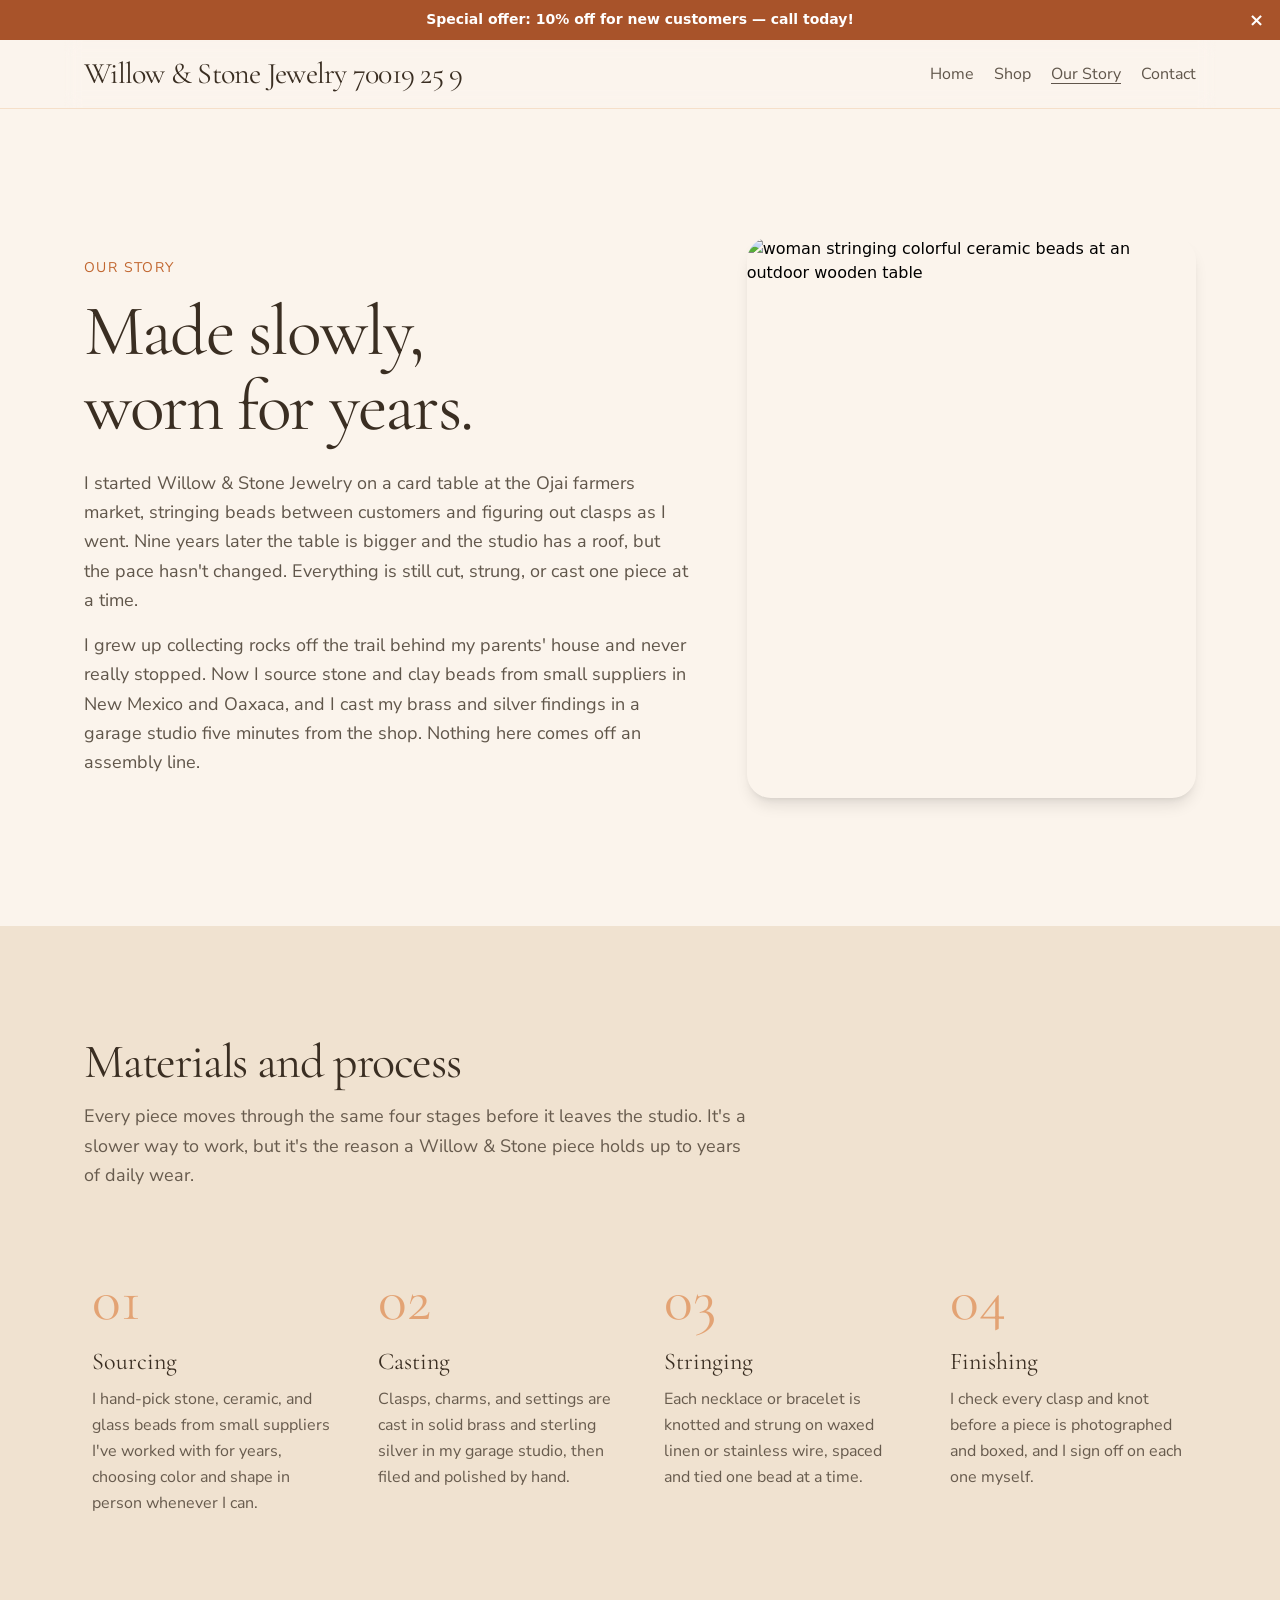
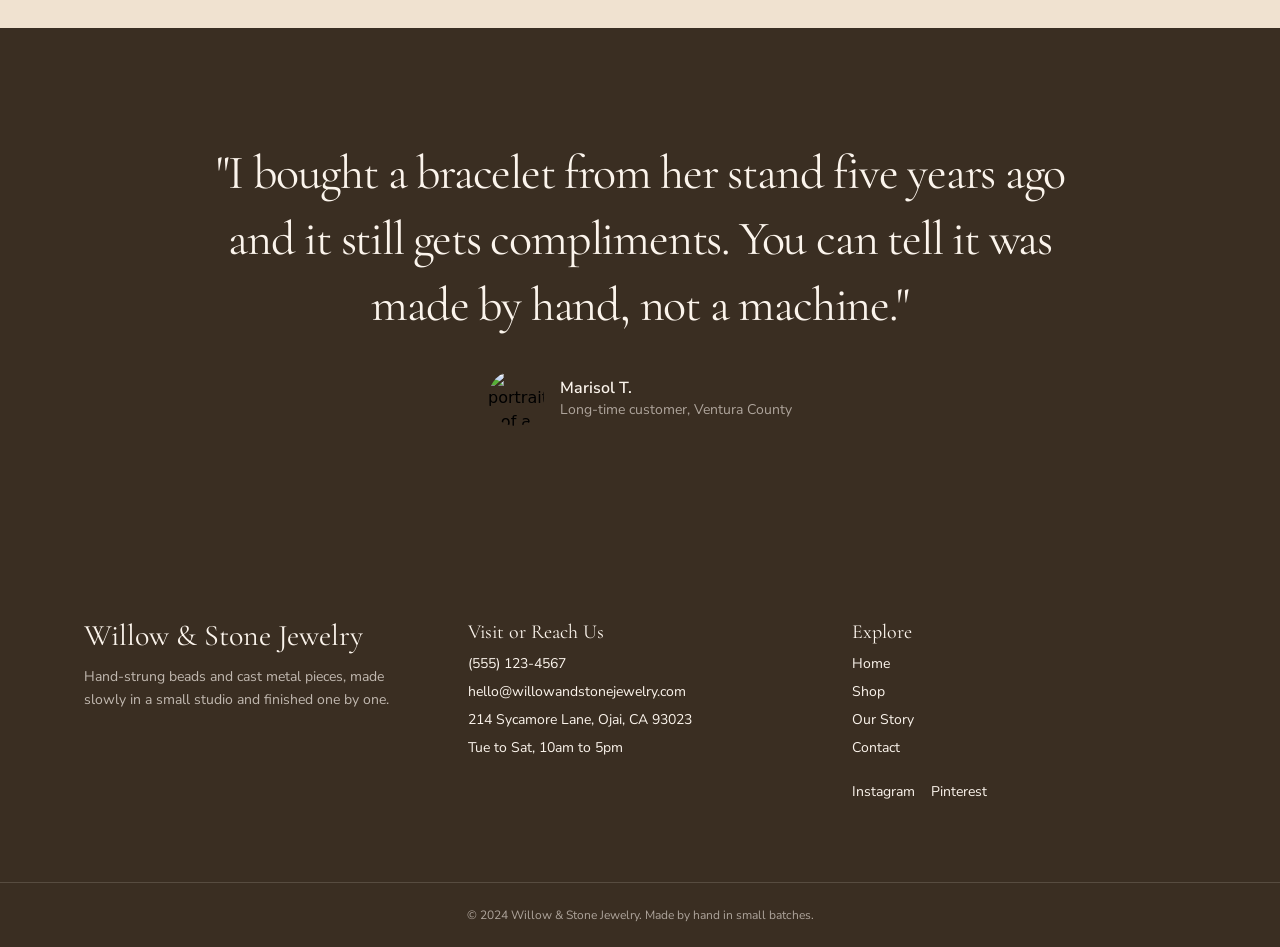
==== about.html @ 02085675 "Site-wide edit via the Tibly widget" ====
<!DOCTYPE html>
<html lang="en">
<head>
<meta charset="utf-8">
<meta name="viewport" content="width=device-width, initial-scale=1">
<title>Our Story | Willow & Stone Jewelry</title>
<meta name="description" content="Meet the maker behind Willow & Stone Jewelry and learn how each piece is strung, cast, and finished by hand in a small Ojai studio.">
<link rel="canonical" href="https://willow-stone-d40e.sites.tibly.ai/about">
<meta property="og:type" content="website">
<meta property="og:url" content="https://willow-stone-d40e.sites.tibly.ai/about">
<meta property="og:site_name" content="Willow &amp; Stone Jewelry">
<meta property="og:title" content="Our Story | Willow & Stone Jewelry">
<meta property="og:description" content="Meet the maker behind Willow & Stone Jewelry and learn how each piece is strung, cast, and finished by hand in a small Ojai studio.">
<meta name="twitter:card" content="summary_large_image">
<link rel="icon" href="/favicon.svg" type="image/svg+xml">
<link rel="preconnect" href="https://fonts.googleapis.com">
<link rel="preconnect" href="https://fonts.gstatic.com" crossorigin>
<link href="https://fonts.googleapis.com/css2?family=Cormorant+Garamond:ital,wght@0,400;0,500;0,600;0,700;1,400&family=Nunito+Sans:wght@300;400;600;700&display=swap" rel="stylesheet">
<style>.tibly-ba{position:relative;overflow:hidden;--ba:50%;cursor:ew-resize;touch-action:pan-y;user-select:none;-webkit-user-select:none}.tibly-ba>img{display:block;width:100%;height:100%;object-fit:cover}.tibly-ba .tibly-ba-before{position:absolute;inset:0;clip-path:inset(0 calc(100% - var(--ba)) 0 0)}.tibly-ba .tibly-ba-before img{display:block;width:100%;height:100%;object-fit:cover}.tibly-ba::after{content:'';position:absolute;top:0;bottom:0;left:var(--ba);width:2px;margin-left:-1px;background:#fff;box-shadow:0 0 6px rgba(0,0,0,.55);pointer-events:none;z-index:1}.tibly-ba::before{content:'';position:absolute;top:50%;left:var(--ba);width:44px;height:44px;transform:translate(-50%,-50%);border-radius:9999px;background:rgba(0,0,0,.75) url("data:image/svg+xml,%3Csvg%20xmlns='http://www.w3.org/2000/svg'%20viewBox='0%200%2024%2024'%20fill='%23fff'%3E%3Cpath%20d='M9%206l-6%206%206%206zM15%206l6%206-6%206z'/%3E%3C/svg%3E") center/22px 22px no-repeat;border:2px solid #fff;box-shadow:0 2px 8px rgba(0,0,0,.4);pointer-events:none;z-index:1}.tibly-ba input[type=range]{position:absolute;inset:0;width:100%;height:100%;margin:0;opacity:0;pointer-events:none;-webkit-appearance:none;appearance:none;z-index:2}[data-lightbox]{cursor:zoom-in}.tibly-lb{position:fixed;inset:0;z-index:9999;background:rgba(0,0,0,.92);display:flex;align-items:center;justify-content:center;cursor:zoom-out;padding:24px}.tibly-lb img{max-width:100%;max-height:100%;object-fit:contain}</style>
<script>document.addEventListener('input',function(e){var t=e.target;if(!t||t.type!=='range')return;var c=t.closest&&t.closest('.tibly-ba');if(c)c.style.setProperty('--ba',t.value+'%')});document.addEventListener('pointerdown',function(e){var c=e.target.closest&&e.target.closest('.tibly-ba');if(!c||e.button>0)return;e.preventDefault();var inp=c.querySelector('input[type=range]');var set=function(x){var r=c.getBoundingClientRect();if(!r.width)return;var p=Math.max(0,Math.min(100,(x-r.left)*100/r.width));c.style.setProperty('--ba',p+'%');if(inp)inp.value=Math.round(p)};set(e.clientX);var mv=function(ev){set(ev.clientX)};var up=function(){document.removeEventListener('pointermove',mv);document.removeEventListener('pointerup',up);document.removeEventListener('pointercancel',up)};document.addEventListener('pointermove',mv);document.addEventListener('pointerup',up);document.addEventListener('pointercancel',up)});document.addEventListener('click',function(e){var im=e.target.closest&&e.target.closest('[data-lightbox]');if(!im||!(im.currentSrc||im.src))return;e.preventDefault();var o=document.createElement('div');o.className='tibly-lb';var big=document.createElement('img');big.src=im.currentSrc||im.src;big.alt=im.alt||'';o.appendChild(big);o.addEventListener('click',function(){o.remove()});document.addEventListener('keydown',function esc(ev){if(ev.key==='Escape'){o.remove();document.removeEventListener('keydown',esc)}});document.body.appendChild(o)});document.addEventListener('click',function(e){var x=e.target.closest&&e.target.closest('[data-announce-close]');if(!x)return;var b=x.closest('[data-announce]');if(b){b.style.display='none';try{sessionStorage.setItem('tibly-announce','1')}catch(_){}}});addEventListener('DOMContentLoaded',function(){try{if(sessionStorage.getItem('tibly-announce')==='1'){var b=document.querySelector('[data-announce]');if(b)b.style.display='none'}}catch(_){}if('IntersectionObserver' in window&&!matchMedia('(prefers-reduced-motion:reduce)').matches){var els=document.querySelectorAll('[data-count]');if(els.length){var io=new IntersectionObserver(function(es){es.forEach(function(en){if(!en.isIntersecting)return;io.unobserve(en.target);var el=en.target,s=el.textContent||'',m=s.match(/[\d,]*\d(?:\.\d+)?/);if(!m)return;var raw=m[0],num=parseFloat(raw.replace(/,/g,''));if(!isFinite(num))return;var pre=s.slice(0,m.index),post=s.slice(m.index+raw.length),grp=raw.indexOf(',')>=0,dec=(raw.split('.')[1]||'').length,t0=performance.now();requestAnimationFrame(function tick(now){var p=Math.min((now-t0)/1400,1);p=1-Math.pow(1-p,3);var v=(num*p).toFixed(dec);if(grp)v=Number(v).toLocaleString('en-US',{minimumFractionDigits:dec});el.textContent=pre+v+post;if(p<1)requestAnimationFrame(tick)})})},{rootMargin:'0px 0px -10% 0px'});els.forEach(function(el){io.observe(el)})}}var badge=document.querySelector('[data-tibly-open]');if(badge){var src=document.querySelector('[data-tibly-field="hours"]');var txt=(src&&src.textContent||'').toLowerCase();var days=['sun','mon','tue','wed','thu','fri','sat'];var toMin=function(h,mm,ap){h=+h;mm=+(mm||0);if(ap==='pm'&&h!==12)h+=12;if(ap==='am'&&h===12)h=0;return h*60+mm};var spans=[];var re=/(sun|mon|tue|wed|thu|fri|sat|daily|every ?day)[a-z]*\s*(?:[-\u2013\u2014]\s*(sun|mon|tue|wed|thu|fri|sat)[a-z]*)?\s*:?\s*(\d{1,2})(?::(\d{2}))?\s*(am|pm)?\s*[-\u2013\u2014]\s*(\d{1,2})(?::(\d{2}))?\s*(am|pm)?/g,mm;while((mm=re.exec(txt))){var d1=mm[1].slice(0,3),d2=mm[2],ap1=mm[5]||(mm[8]==='pm'&&+mm[3]<=+mm[6]?'am':mm[8]),o=toMin(mm[3],mm[4],ap1),c=toMin(mm[6],mm[7],mm[8]);var from=d1==='dai'||d1==='eve'?0:days.indexOf(d1),to=d2?days.indexOf(d2.slice(0,3)):(d1==='dai'||d1==='eve'?6:from);if(from<0)continue;for(var d=from;;d=(d+1)%7){spans.push([d,o,c]);if(d===to)break}}if(spans.length){var now=new Date(),cur=now.getDay(),min=now.getHours()*60+now.getMinutes();var open=spans.some(function(s){return s[0]===cur&&min>=s[1]&&min<s[2]});badge.textContent=open?(badge.getAttribute('data-open-text')||'Open now'):(badge.getAttribute('data-closed-text')||'Closed now');badge.setAttribute('data-state',open?'open':'closed');badge.hidden=false}}});</script>
<style>header a[aria-current="page"]:not(:has(img,svg)){text-decoration:underline;text-underline-offset:4px;text-decoration-thickness:1px}</style>
<style>#nav-open~[class*="peer-checked:"][class*="fixed"]{min-height:100vh;min-height:100dvh}@media (prefers-reduced-motion:no-preference){label[for="nav-open"] span{transition:transform .3s ease,opacity .2s ease}header:has(#nav-open:checked) label[for="nav-open"]:not([aria-label="Close" i]) span:not(:has(span)):nth-of-type(1){transform:translateY(8px) rotate(45deg)}header:has(#nav-open:checked) label[for="nav-open"]:not([aria-label="Close" i]) span:not(:has(span)):nth-of-type(2){opacity:0}header:has(#nav-open:checked) label[for="nav-open"]:not([aria-label="Close" i]) span:not(:has(span)):nth-of-type(3){transform:translateY(-8px) rotate(-45deg)}#nav-open:checked~[class*="peer-checked:"]{animation:tibly-nav-in .25s ease}#nav-open:checked~[class*="peer-checked:"] label[for="nav-open"]{display:inline-block;animation:tibly-x-in .35s ease}@keyframes tibly-nav-in{from{opacity:0;transform:translateY(10px)}}@keyframes tibly-x-in{from{opacity:0;transform:rotate(-90deg) scale(.6)}}}</style>
<link rel="stylesheet" href="/styles.css?v=049222d9">
</head>
<body>
<!-- block:header -->
<header class="bg-background/95 sticky top-0 z-40 border-b border-brand-100 relative"><div data-announce style="background:var(--color-brand-600, #111);color:#fff;text-align:center;font-size:14px;font-weight:600;line-height:1.4;padding:10px 44px;position:relative"><span>Special offer: 10% off for new customers — call today!</span><button data-announce-close aria-label="Dismiss" style="position:absolute;right:12px;top:50%;transform:translateY(-50%);background:none;border:none;color:inherit;font-size:18px;line-height:1;cursor:pointer;padding:4px">&times;</button></div>
  <div class="mx-auto max-w-6xl px-5 py-4 flex flex-wrap items-center justify-between gap-4 backdrop-blur relative">
    <a class="font-display text-2xl sm:text-3xl text-ink tracking-tight" href="/">
      <span data-tibly-field="business-name">Willow &amp; Stone Jewelry 70019 25 9</span></a>
    <nav class="hidden md:flex flex-wrap items-center gap-x-5 gap-y-2 font-body text-sm sm:text-base">
      <a class="text-ink/80 hover:text-brand-500 transition-colors duration-300" href="/">Home</a>
      <a class="text-ink/80 hover:text-brand-500 transition-colors duration-300" href="/shop">Shop</a>
      <a class="text-ink/80 hover:text-brand-500 transition-colors duration-300" href="/about" aria-current="page">Our Story</a>
      <a class="text-ink/80 hover:text-brand-500 transition-colors duration-300" href="/contact">Contact</a>
     </nav>
    <label for="nav-open" class="md:hidden flex flex-col justify-center gap-1.5 w-8 h-8 cursor-pointer" aria-label="Open menu">
      <span class="block h-0.5 w-6 bg-ink"></span>
      <span class="block h-0.5 w-6 bg-ink"></span>
      <span class="block h-0.5 w-6 bg-ink"></span>
    </label>
  </div>
  <input type="checkbox" id="nav-open" class="peer sr-only">
  <div class="hidden peer-checked:flex md:hidden flex-col gap-1 absolute left-0 right-0 top-full bg-background z-30 px-5 py-6 overflow-y-auto max-h-[80vh] shadow-lg">
    <label for="nav-open" class="self-end mb-4 py-2 px-3 text-ink/80 cursor-pointer" aria-label="Close menu">&times; Close</label>
    <a class="py-3 text-ink/80 hover:text-brand-500 transition-colors duration-300 border-b border-brand-100" href="/">Home</a>
    <a class="py-3 text-ink/80 hover:text-brand-500 transition-colors duration-300 border-b border-brand-100" href="/shop">Shop</a>
    <a class="py-3 text-ink/80 hover:text-brand-500 transition-colors duration-300 border-b border-brand-100" href="/about" aria-current="page">Our Story</a>
    <a class="py-3 text-ink/80 hover:text-brand-500 transition-colors duration-300" href="/contact">Contact</a>
  </div>
</header>
<!-- /block:header -->
<!-- block:warm-intro -->
<section class="bg-background py-20 md:py-32" data-block="warm-intro">
  <div class="mx-auto max-w-6xl px-5">
    <div class="grid grid-cols-1 md:grid-cols-12 gap-10 md:gap-6 items-center">
      <div class="md:col-span-5 md:order-2">
        <img loading="lazy" src="https://images.pexels.com/photos/7585195/pexels-photo-7585195.jpeg?auto=compress&cs=tinysrgb&h=650&w=940" alt="woman stringing colorful ceramic beads at an outdoor wooden table" class="w-full aspect-[4/5] object-cover rounded-xl shadow-lg" />
      </div>
      <div class="md:col-span-7 md:order-1 md:pr-8">
        <p class="font-body text-sm uppercase tracking-widest text-brand-500 mb-4">Our Story</p>
        <h1 class="font-display text-4xl md:text-7xl leading-[1.05] tracking-tight text-ink mb-6">
          Made slowly,<br class="hidden sm:block" /> worn for years.
        </h1>
        <p class="font-body text-lg text-ink/80 max-w-prose leading-relaxed mb-4">
          I started <span data-tibly-field="business-name">Willow & Stone Jewelry</span> on a card table at the Ojai farmers market, stringing beads between customers and figuring out clasps as I went. Nine years later the table is bigger and the studio has a roof, but the pace hasn't changed. Everything is still cut, strung, or cast one piece at a time.
        </p>
        <p class="font-body text-lg text-ink/80 max-w-prose leading-relaxed">
          I grew up collecting rocks off the trail behind my parents' house and never really stopped. Now I source stone and clay beads from small suppliers in New Mexico and Oaxaca, and I cast my brass and silver findings in a garage studio five minutes from the shop. Nothing here comes off an assembly line.
        </p>
      </div>
    </div>
  </div>
</section>
<!-- /block:warm-intro -->
<!-- block:process-steps -->
<section class="bg-surface py-20 md:py-28" data-block="process-steps">
  <div class="mx-auto max-w-6xl px-5">
    <div class="max-w-2xl mb-14 md:mb-20">
      <h2 class="font-display text-3xl md:text-5xl text-ink tracking-tight mb-4">Materials and process</h2>
      <p class="font-body text-lg text-ink/75 leading-relaxed">
        Every piece moves through the same four stages before it leaves the studio. It's a slower way to work, but it's the reason a Willow & Stone piece holds up to years of daily wear.
      </p>
    </div>

    <div class="grid grid-cols-1 md:grid-cols-4 gap-10 md:gap-8">
      <div class="relative pl-2">
        <p class="font-display text-6xl text-brand-300 leading-none mb-4">01</p>
        <h3 class="font-display text-2xl text-ink mb-2">Sourcing</h3>
        <p class="font-body text-ink/75 leading-relaxed">
          I hand-pick stone, ceramic, and glass beads from small suppliers I've worked with for years, choosing color and shape in person whenever I can.
        </p>
      </div>
      <div class="relative pl-2">
        <p class="font-display text-6xl text-brand-300 leading-none mb-4">02</p>
        <h3 class="font-display text-2xl text-ink mb-2">Casting</h3>
        <p class="font-body text-ink/75 leading-relaxed">
          Clasps, charms, and settings are cast in solid brass and sterling silver in my garage studio, then filed and polished by hand.
        </p>
      </div>
      <div class="relative pl-2">
        <p class="font-display text-6xl text-brand-300 leading-none mb-4">03</p>
        <h3 class="font-display text-2xl text-ink mb-2">Stringing</h3>
        <p class="font-body text-ink/75 leading-relaxed">
          Each necklace or bracelet is knotted and strung on waxed linen or stainless wire, spaced and tied one bead at a time.
        </p>
      </div>
      <div class="relative pl-2">
        <p class="font-display text-6xl text-brand-300 leading-none mb-4">04</p>
        <h3 class="font-display text-2xl text-ink mb-2">Finishing</h3>
        <p class="font-body text-ink/75 leading-relaxed">
          I check every clasp and knot before a piece is photographed and boxed, and I sign off on each one myself.
        </p>
      </div>
    </div>
  </div>
</section>
<!-- /block:process-steps -->
<!-- block:testimonial -->
<section class="bg-ink py-20 md:py-28" data-block="testimonial">
  <div class="mx-auto max-w-4xl px-5 text-center">
    <p class="font-display text-3xl md:text-5xl leading-snug text-background tracking-tight mb-8">
      "I bought a bracelet from her stand five years ago and it still gets compliments. You can tell it was made by hand, not a machine."
    </p>
    <div class="flex items-center justify-center gap-4">
      <img loading="lazy" src="https://images.pexels.com/photos/8759868/pexels-photo-8759868.jpeg?auto=compress&cs=tinysrgb&h=650&w=940" alt="portrait of a smiling customer wearing a beaded bracelet outdoors" class="w-14 h-14 rounded-full object-cover" />
      <div class="text-left">
        <p class="font-body font-semibold text-background">Marisol T.</p>
        <p class="font-body text-sm text-background/60">Long-time customer, Ventura County</p>
      </div>
    </div>
  </div>
</section>
<!-- /block:testimonial -->
<!-- block:footer -->
<footer class="bg-ink text-background">
  <div class="mx-auto max-w-6xl px-5 py-14 md:py-20 grid grid-cols-1 md:grid-cols-3 gap-10">
    <div>
      <p class="font-display text-3xl mb-3"><span data-tibly-field="business-name">Willow &amp; Stone Jewelry</span></p>
      <p class="font-body text-sm text-background/70 max-w-xs leading-relaxed">Hand-strung beads and cast metal pieces, made slowly in a small studio and finished one by one.</p>
    </div>
    <div class="font-body text-sm space-y-2">
      <p class="font-display text-xl mb-2 text-background">Visit or Reach Us</p>
      <p><a href="tel:+15551234567" data-tibly-field="phone" class="hover:text-brand-300 transition-colors duration-300">(555) 123-4567</a></p>
      <p><a href="mailto:hello@willowandstonejewelry.com" data-tibly-field="email" class="hover:text-brand-300 transition-colors duration-300">hello@willowandstonejewelry.com</a></p>
      <p data-tibly-field="address">214 Sycamore Lane, Ojai, CA 93023</p>
      <p data-tibly-field="hours">Tue to Sat, 10am to 5pm</p>
    </div>
    <div class="font-body text-sm">
      <p class="font-display text-xl mb-2 text-background">Explore</p>
      <nav class="flex flex-col gap-2 mb-6">
        <a href="/" class="hover:text-brand-300 transition-colors duration-300 w-fit">Home</a>
        <a href="/shop" class="hover:text-brand-300 transition-colors duration-300 w-fit">Shop</a>
        <a href="/about" class="hover:text-brand-300 transition-colors duration-300 w-fit">Our Story</a>
        <a href="/contact" class="hover:text-brand-300 transition-colors duration-300 w-fit">Contact</a>
      </nav>
      <div data-tibly-field="links" class="flex flex-wrap gap-4">
        <a href="https://instagram.com" class="hover:text-brand-300 transition-colors duration-300">Instagram</a>
        <a href="https://pinterest.com" class="hover:text-brand-300 transition-colors duration-300">Pinterest</a>
      </div>
    </div>
  </div>
  <div class="border-t border-background/15 py-6 text-center font-body text-xs text-background/60">
    <p>© 2024 <span data-tibly-field="business-name">Willow &amp; Stone Jewelry</span>. Made by hand in small batches.</p>
  </div>
</footer>
<!-- /block:footer -->
  <script async src="https://api.tibly.ai/widget/v1.js"></script>
</body>
</html>
---- styles.css ----
/*! tailwindcss v4.3.2 | MIT License | https://tailwindcss.com */
@layer properties{@supports (((-webkit-hyphens:none)) and (not (margin-trim:inline))) or ((-moz-orient:inline) and (not (color:rgb(from red r g b)))){*,:before,:after,::backdrop{--tw-rotate-x:initial;--tw-rotate-y:initial;--tw-rotate-z:initial;--tw-skew-x:initial;--tw-skew-y:initial;--tw-space-y-reverse:0;--tw-border-style:solid;--tw-gradient-position:initial;--tw-gradient-from:#0000;--tw-gradient-via:#0000;--tw-gradient-to:#0000;--tw-gradient-stops:initial;--tw-gradient-via-stops:initial;--tw-gradient-from-position:0%;--tw-gradient-via-position:50%;--tw-gradient-to-position:100%;--tw-leading:initial;--tw-font-weight:initial;--tw-tracking:initial;--tw-shadow:0 0 #0000;--tw-shadow-color:initial;--tw-shadow-alpha:100%;--tw-inset-shadow:0 0 #0000;--tw-inset-shadow-color:initial;--tw-inset-shadow-alpha:100%;--tw-ring-color:initial;--tw-ring-shadow:0 0 #0000;--tw-inset-ring-color:initial;--tw-inset-ring-shadow:0 0 #0000;--tw-ring-inset:initial;--tw-ring-offset-width:0px;--tw-ring-offset-color:#fff;--tw-ring-offset-shadow:0 0 #0000;--tw-backdrop-blur:initial;--tw-backdrop-brightness:initial;--tw-backdrop-contrast:initial;--tw-backdrop-grayscale:initial;--tw-backdrop-hue-rotate:initial;--tw-backdrop-invert:initial;--tw-backdrop-opacity:initial;--tw-backdrop-saturate:initial;--tw-backdrop-sepia:initial;--tw-duration:initial;--tw-translate-x:0;--tw-translate-y:0;--tw-translate-z:0}}}@layer theme{:root,:host{--font-sans:ui-sans-serif, system-ui, sans-serif, "Apple Color Emoji", "Segoe UI Emoji", "Segoe UI Symbol", "Noto Color Emoji";--font-mono:ui-monospace, SFMono-Regular, Menlo, Monaco, Consolas, "Liberation Mono", "Courier New", monospace;--spacing:.25rem;--container-xs:20rem;--container-md:28rem;--container-xl:36rem;--container-2xl:42rem;--container-3xl:48rem;--container-4xl:56rem;--container-6xl:72rem;--container-7xl:80rem;--text-xs:.75rem;--text-xs--line-height:calc(1 / .75);--text-sm:.875rem;--text-sm--line-height:calc(1.25 / .875);--text-base:1rem;--text-base--line-height:calc(1.5 / 1);--text-lg:1.125rem;--text-lg--line-height:calc(1.75 / 1.125);--text-xl:1.25rem;--text-xl--line-height:calc(1.75 / 1.25);--text-2xl:1.5rem;--text-2xl--line-height:calc(2 / 1.5);--text-3xl:1.875rem;--text-3xl--line-height:calc(2.25 / 1.875);--text-4xl:2.25rem;--text-4xl--line-height:calc(2.5 / 2.25);--text-5xl:3rem;--text-5xl--line-height:1;--text-6xl:3.75rem;--text-6xl--line-height:1;--text-7xl:4.5rem;--text-7xl--line-height:1;--text-8xl:6rem;--text-8xl--line-height:1;--font-weight-semibold:600;--tracking-tight:-.025em;--tracking-wide:.025em;--tracking-widest:.1em;--leading-tight:1.25;--leading-snug:1.375;--leading-relaxed:1.625;--radius-sm:8px;--radius-md:12px;--radius-lg:16px;--radius-xl:24px;--default-transition-duration:.15s;--default-transition-timing-function:cubic-bezier(.4, 0, .2, 1);--default-font-family:var(--font-sans);--default-mono-font-family:var(--font-mono);--color-brand-50:#fbf1e9;--color-brand-100:#f5dfc9;--color-brand-200:#edc4a0;--color-brand-300:#e3a374;--color-brand-400:#d6844e;--color-brand-500:#c1662f;--color-brand-600:#a8532a;--color-brand-700:#874025;--color-brand-800:#67301f;--color-brand-900:#4a2318;--color-accent-50:#f2f4eb;--color-accent-100:#e2e7d0;--color-accent-200:#cbd5ae;--color-accent-300:#afc086;--color-accent-400:#9bad6e;--color-accent-500:#8a9a5b;--color-accent-600:#71804a;--color-accent-700:#59653b;--color-accent-800:#434d2d;--color-accent-900:#313823;--color-surface:#f0e2d0;--color-background:#fbf4ec;--color-ink:#3a2e22;--font-display:"Cormorant Garamond", serif;--font-body:"Nunito Sans", sans-serif}}@layer base{*,:after,:before,::backdrop{box-sizing:border-box;border:0 solid;margin:0;padding:0}::file-selector-button{box-sizing:border-box;border:0 solid;margin:0;padding:0}html,:host{-webkit-text-size-adjust:100%;tab-size:4;line-height:1.5;font-family:var(--default-font-family,ui-sans-serif, system-ui, sans-serif, "Apple Color Emoji", "Segoe UI Emoji", "Segoe UI Symbol", "Noto Color Emoji");font-feature-settings:var(--default-font-feature-settings,normal);font-variation-settings:var(--default-font-variation-settings,normal);-webkit-tap-highlight-color:transparent}hr{height:0;color:inherit;border-top-width:1px}abbr:where([title]){-webkit-text-decoration:underline dotted;text-decoration:underline dotted}h1,h2,h3,h4,h5,h6{font-size:inherit;font-weight:inherit}a{color:inherit;-webkit-text-decoration:inherit;-webkit-text-decoration:inherit;-webkit-text-decoration:inherit;text-decoration:inherit}b,strong{font-weight:bolder}code,kbd,samp,pre{font-family:var(--default-mono-font-family,ui-monospace, SFMono-Regular, Menlo, Monaco, Consolas, "Liberation Mono", "Courier New", monospace);font-feature-settings:var(--default-mono-font-feature-settings,normal);font-variation-settings:var(--default-mono-font-variation-settings,normal);font-size:1em}small{font-size:80%}sub,sup{vertical-align:baseline;font-size:75%;line-height:0;position:relative}sub{bottom:-.25em}sup{top:-.5em}table{text-indent:0;border-color:inherit;border-collapse:collapse}:-moz-focusring{outline:auto}progress{vertical-align:baseline}summary{display:list-item}ol,ul,menu{list-style:none}img,svg,video,canvas,audio,iframe,embed,object{vertical-align:middle;display:block}img,video{max-width:100%;height:auto}button,input,select,optgroup,textarea{font:inherit;font-feature-settings:inherit;font-variation-settings:inherit;letter-spacing:inherit;color:inherit;opacity:1;background-color:#0000;border-radius:0}::file-selector-button{font:inherit;font-feature-settings:inherit;font-variation-settings:inherit;letter-spacing:inherit;color:inherit;opacity:1;background-color:#0000;border-radius:0}:where(select:is([multiple],[size])) optgroup{font-weight:bolder}:where(select:is([multiple],[size])) optgroup option{padding-inline-start:20px}::file-selector-button{margin-inline-end:4px}::placeholder{opacity:1}@supports (not ((-webkit-appearance:-apple-pay-button))) or (contain-intrinsic-size:1px){::placeholder{color:currentColor}@supports (color:color-mix(in lab, red, red)){::placeholder{color:color-mix(in oklab, currentcolor 50%, transparent)}}}textarea{resize:vertical}::-webkit-search-decoration{-webkit-appearance:none}::-webkit-date-and-time-value{min-height:1lh;text-align:inherit}::-webkit-datetime-edit{display:inline-flex}::-webkit-datetime-edit-fields-wrapper{padding:0}::-webkit-datetime-edit{padding-block:0}::-webkit-datetime-edit-year-field{padding-block:0}::-webkit-datetime-edit-month-field{padding-block:0}::-webkit-datetime-edit-day-field{padding-block:0}::-webkit-datetime-edit-hour-field{padding-block:0}::-webkit-datetime-edit-minute-field{padding-block:0}::-webkit-datetime-edit-second-field{padding-block:0}::-webkit-datetime-edit-millisecond-field{padding-block:0}::-webkit-datetime-edit-meridiem-field{padding-block:0}::-webkit-calendar-picker-indicator{line-height:1}:-moz-ui-invalid{box-shadow:none}button,input:where([type=button],[type=reset],[type=submit]){appearance:button}::file-selector-button{appearance:button}::-webkit-inner-spin-button{height:auto}::-webkit-outer-spin-button{height:auto}[hidden]:where(:not([hidden=until-found])){display:none!important}}@layer components{.btn{border-radius:var(--radius-lg);background-color:var(--color-brand-500);padding-inline:calc(var(--spacing) * 6);padding-block:calc(var(--spacing) * 3);font-family:var(--font-body);--tw-font-weight:var(--font-weight-semibold);font-weight:var(--font-weight-semibold);color:var(--color-background);transition-property:color,background-color,border-color,outline-color,text-decoration-color,fill,stroke,--tw-gradient-from,--tw-gradient-via,--tw-gradient-to,opacity,box-shadow,transform,translate,scale,rotate,filter,-webkit-backdrop-filter,backdrop-filter,display,content-visibility,overlay,pointer-events;transition-timing-function:var(--tw-ease,var(--default-transition-timing-function));transition-duration:var(--tw-duration,var(--default-transition-duration));--tw-duration:.3s;justify-content:center;align-items:center;transition-duration:.3s;display:inline-flex}@media (hover:hover){.btn:hover{--tw-translate-y:calc(var(--spacing) * -.5);translate:var(--tw-translate-x) var(--tw-translate-y);background-color:var(--color-brand-600)}}.btn:focus{--tw-ring-shadow:var(--tw-ring-inset,) 0 0 0 calc(2px + var(--tw-ring-offset-width)) var(--tw-ring-color,currentcolor);box-shadow:var(--tw-inset-shadow), var(--tw-inset-ring-shadow), var(--tw-ring-offset-shadow), var(--tw-ring-shadow), var(--tw-shadow);--tw-ring-color:var(--color-brand-300);--tw-outline-style:none;outline-style:none}.btn-secondary{border-radius:var(--radius-lg);border-style:var(--tw-border-style);border-width:1px;border-color:var(--color-brand-500);padding-inline:calc(var(--spacing) * 6);padding-block:calc(var(--spacing) * 3);font-family:var(--font-body);--tw-font-weight:var(--font-weight-semibold);font-weight:var(--font-weight-semibold);color:var(--color-brand-600);transition-property:color,background-color,border-color,outline-color,text-decoration-color,fill,stroke,--tw-gradient-from,--tw-gradient-via,--tw-gradient-to,opacity,box-shadow,transform,translate,scale,rotate,filter,-webkit-backdrop-filter,backdrop-filter,display,content-visibility,overlay,pointer-events;transition-timing-function:var(--tw-ease,var(--default-transition-timing-function));transition-duration:var(--tw-duration,var(--default-transition-duration));--tw-duration:.3s;background-color:#0000;justify-content:center;align-items:center;transition-duration:.3s;display:inline-flex}@media (hover:hover){.btn-secondary:hover{--tw-translate-y:calc(var(--spacing) * -.5);translate:var(--tw-translate-x) var(--tw-translate-y);background-color:var(--color-brand-50)}}.btn-secondary:focus{--tw-ring-shadow:var(--tw-ring-inset,) 0 0 0 calc(2px + var(--tw-ring-offset-width)) var(--tw-ring-color,currentcolor);box-shadow:var(--tw-inset-shadow), var(--tw-inset-ring-shadow), var(--tw-ring-offset-shadow), var(--tw-ring-shadow), var(--tw-shadow);--tw-ring-color:var(--color-brand-300);--tw-outline-style:none;outline-style:none}.card{border-radius:var(--radius-xl);background-color:var(--color-surface);padding:calc(var(--spacing) * 6);transition-property:color,background-color,border-color,outline-color,text-decoration-color,fill,stroke,--tw-gradient-from,--tw-gradient-via,--tw-gradient-to,opacity,box-shadow,transform,translate,scale,rotate,filter,-webkit-backdrop-filter,backdrop-filter,display,content-visibility,overlay,pointer-events;transition-timing-function:var(--tw-ease,var(--default-transition-timing-function));transition-duration:var(--tw-duration,var(--default-transition-duration));--tw-duration:.3s;transition-duration:.3s}@media (hover:hover){.card:hover{--tw-translate-y:calc(var(--spacing) * -1);translate:var(--tw-translate-x) var(--tw-translate-y);--tw-shadow:0 10px 15px -3px var(--tw-shadow-color,#0000001a), 0 4px 6px -4px var(--tw-shadow-color,#0000001a);box-shadow:var(--tw-inset-shadow), var(--tw-inset-ring-shadow), var(--tw-ring-offset-shadow), var(--tw-ring-shadow), var(--tw-shadow)}}}@layer utilities{.sr-only{clip-path:inset(50%);white-space:nowrap;border-width:0;width:1px;height:1px;margin:-1px;padding:0;position:absolute;overflow:hidden}.absolute{position:absolute}.fixed{position:fixed}.relative{position:relative}.sticky{position:sticky}.inset-0{inset:0}.inset-x-0{inset-inline:0}.top-0{top:0}.top-4{top:calc(var(--spacing) * 4)}.top-\[var\(--header-h\,64px\)\]{top:var(--header-h,64px)}.right-4{right:calc(var(--spacing) * 4)}.bottom-0{bottom:0}.isolate{isolation:isolate}.z-10{z-index:10}.z-30{z-index:30}.z-40{z-index:40}.mx-2{margin-inline:calc(var(--spacing) * 2)}.mx-auto{margin-inline:auto}.mt-4{margin-top:calc(var(--spacing) * 4)}.mt-5{margin-top:calc(var(--spacing) * 5)}.mt-6{margin-top:calc(var(--spacing) * 6)}.mt-8{margin-top:calc(var(--spacing) * 8)}.mt-9{margin-top:calc(var(--spacing) * 9)}.mr-auto{margin-right:auto}.mb-1\.5{margin-bottom:calc(var(--spacing) * 1.5)}.mb-2{margin-bottom:calc(var(--spacing) * 2)}.mb-3{margin-bottom:calc(var(--spacing) * 3)}.mb-4{margin-bottom:calc(var(--spacing) * 4)}.mb-5{margin-bottom:calc(var(--spacing) * 5)}.mb-6{margin-bottom:calc(var(--spacing) * 6)}.mb-8{margin-bottom:calc(var(--spacing) * 8)}.mb-10{margin-bottom:calc(var(--spacing) * 10)}.mb-12{margin-bottom:calc(var(--spacing) * 12)}.mb-14{margin-bottom:calc(var(--spacing) * 14)}.block{display:block}.flex{display:flex}.grid{display:grid}.hidden{display:none}.table{display:table}.aspect-\[4\/3\]{aspect-ratio:4/3}.aspect-\[4\/5\]{aspect-ratio:4/5}.h-0\.5{height:calc(var(--spacing) * .5)}.h-8{height:calc(var(--spacing) * 8)}.h-14{height:calc(var(--spacing) * 14)}.h-16{height:calc(var(--spacing) * 16)}.h-\[78vh\]{height:78vh}.h-full{height:100%}.h-px{height:1px}.min-h-\[420px\]{min-height:420px}.w-6{width:calc(var(--spacing) * 6)}.w-8{width:calc(var(--spacing) * 8)}.w-14{width:calc(var(--spacing) * 14)}.w-16{width:calc(var(--spacing) * 16)}.w-20{width:calc(var(--spacing) * 20)}.w-fit{width:fit-content}.w-full{width:100%}.w-max{width:max-content}.max-w-2xl{max-width:var(--container-2xl)}.max-w-3xl{max-width:var(--container-3xl)}.max-w-4xl{max-width:var(--container-4xl)}.max-w-6xl{max-width:var(--container-6xl)}.max-w-7xl{max-width:var(--container-7xl)}.max-w-md{max-width:var(--container-md)}.max-w-prose{max-width:65ch}.max-w-xl{max-width:var(--container-xl)}.max-w-xs{max-width:var(--container-xs)}.shrink-0{flex-shrink:0}.transform{transform:var(--tw-rotate-x,) var(--tw-rotate-y,) var(--tw-rotate-z,) var(--tw-skew-x,) var(--tw-skew-y,)}.animate-\[scroll_25s_linear_infinite\]{animation:25s linear infinite scroll}.cursor-pointer{cursor:pointer}.grid-cols-1{grid-template-columns:repeat(1,minmax(0,1fr))}.flex-col{flex-direction:column}.flex-wrap{flex-wrap:wrap}.items-center{align-items:center}.items-end{align-items:flex-end}.items-start{align-items:flex-start}.justify-between{justify-content:space-between}.justify-center{justify-content:center}.gap-1{gap:var(--spacing)}.gap-1\.5{gap:calc(var(--spacing) * 1.5)}.gap-2{gap:calc(var(--spacing) * 2)}.gap-3{gap:calc(var(--spacing) * 3)}.gap-4{gap:calc(var(--spacing) * 4)}.gap-5{gap:calc(var(--spacing) * 5)}.gap-6{gap:calc(var(--spacing) * 6)}.gap-10{gap:calc(var(--spacing) * 10)}.gap-12{gap:calc(var(--spacing) * 12)}:where(.space-y-2>:not(:last-child)){--tw-space-y-reverse:0;margin-block-start:calc(calc(var(--spacing) * 2) * var(--tw-space-y-reverse));margin-block-end:calc(calc(var(--spacing) * 2) * calc(1 - var(--tw-space-y-reverse)))}:where(.space-y-3>:not(:last-child)){--tw-space-y-reverse:0;margin-block-start:calc(calc(var(--spacing) * 3) * var(--tw-space-y-reverse));margin-block-end:calc(calc(var(--spacing) * 3) * calc(1 - var(--tw-space-y-reverse)))}:where(.space-y-5>:not(:last-child)){--tw-space-y-reverse:0;margin-block-start:calc(calc(var(--spacing) * 5) * var(--tw-space-y-reverse));margin-block-end:calc(calc(var(--spacing) * 5) * calc(1 - var(--tw-space-y-reverse)))}:where(.space-y-8>:not(:last-child)){--tw-space-y-reverse:0;margin-block-start:calc(calc(var(--spacing) * 8) * var(--tw-space-y-reverse));margin-block-end:calc(calc(var(--spacing) * 8) * calc(1 - var(--tw-space-y-reverse)))}.gap-x-5{column-gap:calc(var(--spacing) * 5)}.gap-y-2{row-gap:calc(var(--spacing) * 2)}.self-end{align-self:flex-end}.overflow-hidden{overflow:hidden}.overflow-y-auto{overflow-y:auto}.rounded-full{border-radius:3.40282e38px}.rounded-lg{border-radius:var(--radius-lg)}.rounded-xl{border-radius:var(--radius-xl)}.border{border-style:var(--tw-border-style);border-width:1px}.border-t{border-top-style:var(--tw-border-style);border-top-width:1px}.border-b{border-bottom-style:var(--tw-border-style);border-bottom-width:1px}.border-background{border-color:var(--color-background)}.border-background\/15{border-color:#fbf4ec26}@supports (color:color-mix(in lab, red, red)){.border-background\/15{border-color:color-mix(in oklab, var(--color-background) 15%, transparent)}}.border-brand-100{border-color:var(--color-brand-100)}.border-brand-200{border-color:var(--color-brand-200)}.bg-background{background-color:var(--color-background)}.bg-background\/10{background-color:#fbf4ec1a}@supports (color:color-mix(in lab, red, red)){.bg-background\/10{background-color:color-mix(in oklab, var(--color-background) 10%, transparent)}}.bg-background\/95{background-color:#fbf4ecf2}@supports (color:color-mix(in lab, red, red)){.bg-background\/95{background-color:color-mix(in oklab, var(--color-background) 95%, transparent)}}.bg-brand-400{background-color:var(--color-brand-400)}.bg-brand-500{background-color:var(--color-brand-500)}.bg-ink{background-color:var(--color-ink)}.bg-surface{background-color:var(--color-surface)}.bg-surface\/60{background-color:#f0e2d099}@supports (color:color-mix(in lab, red, red)){.bg-surface\/60{background-color:color-mix(in oklab, var(--color-surface) 60%, transparent)}}.bg-gradient-to-t{--tw-gradient-position:to top in oklab;background-image:linear-gradient(var(--tw-gradient-stops))}.from-ink\/80{--tw-gradient-from:#3a2e22cc}@supports (color:color-mix(in lab, red, red)){.from-ink\/80{--tw-gradient-from:color-mix(in oklab, var(--color-ink) 80%, transparent)}}.from-ink\/80{--tw-gradient-stops:var(--tw-gradient-via-stops,var(--tw-gradient-position), var(--tw-gradient-from) var(--tw-gradient-from-position), var(--tw-gradient-to) var(--tw-gradient-to-position))}.via-ink\/25{--tw-gradient-via:#3a2e2240}@supports (color:color-mix(in lab, red, red)){.via-ink\/25{--tw-gradient-via:color-mix(in oklab, var(--color-ink) 25%, transparent)}}.via-ink\/25{--tw-gradient-via-stops:var(--tw-gradient-position), var(--tw-gradient-from) var(--tw-gradient-from-position), var(--tw-gradient-via) var(--tw-gradient-via-position), var(--tw-gradient-to) var(--tw-gradient-to-position);--tw-gradient-stops:var(--tw-gradient-via-stops)}.to-transparent{--tw-gradient-to:transparent;--tw-gradient-stops:var(--tw-gradient-via-stops,var(--tw-gradient-position), var(--tw-gradient-from) var(--tw-gradient-from-position), var(--tw-gradient-to) var(--tw-gradient-to-position))}.object-cover{object-fit:cover}.p-4{padding:calc(var(--spacing) * 4)}.p-6{padding:calc(var(--spacing) * 6)}.px-3{padding-inline:calc(var(--spacing) * 3)}.px-4{padding-inline:calc(var(--spacing) * 4)}.px-5{padding-inline:calc(var(--spacing) * 5)}.px-6{padding-inline:calc(var(--spacing) * 6)}.py-2{padding-block:calc(var(--spacing) * 2)}.py-3{padding-block:calc(var(--spacing) * 3)}.py-4{padding-block:calc(var(--spacing) * 4)}.py-6{padding-block:calc(var(--spacing) * 6)}.py-14{padding-block:calc(var(--spacing) * 14)}.py-16{padding-block:calc(var(--spacing) * 16)}.py-20{padding-block:calc(var(--spacing) * 20)}.pt-5{padding-top:calc(var(--spacing) * 5)}.pt-16{padding-top:calc(var(--spacing) * 16)}.pb-10{padding-bottom:calc(var(--spacing) * 10)}.pb-12{padding-bottom:calc(var(--spacing) * 12)}.pb-20{padding-bottom:calc(var(--spacing) * 20)}.pl-2{padding-left:calc(var(--spacing) * 2)}.text-center{text-align:center}.text-left{text-align:left}.font-body{font-family:var(--font-body)}.font-display{font-family:var(--font-display)}.text-2xl{font-size:var(--text-2xl);line-height:var(--tw-leading,var(--text-2xl--line-height))}.text-3xl{font-size:var(--text-3xl);line-height:var(--tw-leading,var(--text-3xl--line-height))}.text-4xl{font-size:var(--text-4xl);line-height:var(--tw-leading,var(--text-4xl--line-height))}.text-5xl{font-size:var(--text-5xl);line-height:var(--tw-leading,var(--text-5xl--line-height))}.text-6xl{font-size:var(--text-6xl);line-height:var(--tw-leading,var(--text-6xl--line-height))}.text-base{font-size:var(--text-base);line-height:var(--tw-leading,var(--text-base--line-height))}.text-lg{font-size:var(--text-lg);line-height:var(--tw-leading,var(--text-lg--line-height))}.text-sm{font-size:var(--text-sm);line-height:var(--tw-leading,var(--text-sm--line-height))}.text-xl{font-size:var(--text-xl);line-height:var(--tw-leading,var(--text-xl--line-height))}.text-xs{font-size:var(--text-xs);line-height:var(--tw-leading,var(--text-xs--line-height))}.leading-\[0\.95\]{--tw-leading:.95;line-height:.95}.leading-\[1\.05\]{--tw-leading:1.05;line-height:1.05}.leading-none{--tw-leading:1;line-height:1}.leading-relaxed{--tw-leading:var(--leading-relaxed);line-height:var(--leading-relaxed)}.leading-snug{--tw-leading:var(--leading-snug);line-height:var(--leading-snug)}.leading-tight{--tw-leading:var(--leading-tight);line-height:var(--leading-tight)}.font-semibold{--tw-font-weight:var(--font-weight-semibold);font-weight:var(--font-weight-semibold)}.tracking-\[0\.2em\]{--tw-tracking:.2em;letter-spacing:.2em}.tracking-\[0\.25em\]{--tw-tracking:.25em;letter-spacing:.25em}.tracking-tight{--tw-tracking:var(--tracking-tight);letter-spacing:var(--tracking-tight)}.tracking-wide{--tw-tracking:var(--tracking-wide);letter-spacing:var(--tracking-wide)}.tracking-widest{--tw-tracking:var(--tracking-widest);letter-spacing:var(--tracking-widest)}.break-words{overflow-wrap:break-word}.whitespace-nowrap{white-space:nowrap}.text-accent-600{color:var(--color-accent-600)}.text-background{color:var(--color-background)}.text-background\/60{color:#fbf4ec99}@supports (color:color-mix(in lab, red, red)){.text-background\/60{color:color-mix(in oklab, var(--color-background) 60%, transparent)}}.text-background\/70{color:#fbf4ecb3}@supports (color:color-mix(in lab, red, red)){.text-background\/70{color:color-mix(in oklab, var(--color-background) 70%, transparent)}}.text-background\/80{color:#fbf4eccc}@supports (color:color-mix(in lab, red, red)){.text-background\/80{color:color-mix(in oklab, var(--color-background) 80%, transparent)}}.text-background\/90{color:#fbf4ece6}@supports (color:color-mix(in lab, red, red)){.text-background\/90{color:color-mix(in oklab, var(--color-background) 90%, transparent)}}.text-brand-100{color:var(--color-brand-100)}.text-brand-300{color:var(--color-brand-300)}.text-brand-500{color:var(--color-brand-500)}.text-brand-600{color:var(--color-brand-600)}.text-ink{color:var(--color-ink)}.text-ink\/70{color:#3a2e22b3}@supports (color:color-mix(in lab, red, red)){.text-ink\/70{color:color-mix(in oklab, var(--color-ink) 70%, transparent)}}.text-ink\/75{color:#3a2e22bf}@supports (color:color-mix(in lab, red, red)){.text-ink\/75{color:color-mix(in oklab, var(--color-ink) 75%, transparent)}}.text-ink\/80{color:#3a2e22cc}@supports (color:color-mix(in lab, red, red)){.text-ink\/80{color:color-mix(in oklab, var(--color-ink) 80%, transparent)}}.uppercase{text-transform:uppercase}.shadow-lg{--tw-shadow:0 10px 15px -3px var(--tw-shadow-color,#0000001a), 0 4px 6px -4px var(--tw-shadow-color,#0000001a);box-shadow:var(--tw-inset-shadow), var(--tw-inset-ring-shadow), var(--tw-ring-offset-shadow), var(--tw-ring-shadow), var(--tw-shadow)}.ring{--tw-ring-shadow:var(--tw-ring-inset,) 0 0 0 calc(1px + var(--tw-ring-offset-width)) var(--tw-ring-color,currentcolor);box-shadow:var(--tw-inset-shadow), var(--tw-inset-ring-shadow), var(--tw-ring-offset-shadow), var(--tw-ring-shadow), var(--tw-shadow)}.backdrop-blur{--tw-backdrop-blur:blur(8px);-webkit-backdrop-filter:var(--tw-backdrop-blur,) var(--tw-backdrop-brightness,) var(--tw-backdrop-contrast,) var(--tw-backdrop-grayscale,) var(--tw-backdrop-hue-rotate,) var(--tw-backdrop-invert,) var(--tw-backdrop-opacity,) var(--tw-backdrop-saturate,) var(--tw-backdrop-sepia,);backdrop-filter:var(--tw-backdrop-blur,) var(--tw-backdrop-brightness,) var(--tw-backdrop-contrast,) var(--tw-backdrop-grayscale,) var(--tw-backdrop-hue-rotate,) var(--tw-backdrop-invert,) var(--tw-backdrop-opacity,) var(--tw-backdrop-saturate,) var(--tw-backdrop-sepia,)}.transition-colors{transition-property:color,background-color,border-color,outline-color,text-decoration-color,fill,stroke,--tw-gradient-from,--tw-gradient-via,--tw-gradient-to;transition-timing-function:var(--tw-ease,var(--default-transition-timing-function));transition-duration:var(--tw-duration,var(--default-transition-duration))}.duration-300{--tw-duration:.3s;transition-duration:.3s}.peer-checked\:flex:is(:where(.peer):checked~*){display:flex}.placeholder\:text-ink\/40::placeholder{color:#3a2e2266}@supports (color:color-mix(in lab, red, red)){.placeholder\:text-ink\/40::placeholder{color:color-mix(in oklab, var(--color-ink) 40%, transparent)}}@media (hover:hover){.hover\:bg-background\/10:hover{background-color:#fbf4ec1a}@supports (color:color-mix(in lab, red, red)){.hover\:bg-background\/10:hover{background-color:color-mix(in oklab, var(--color-background) 10%, transparent)}}.hover\:bg-background\/20:hover{background-color:#fbf4ec33}@supports (color:color-mix(in lab, red, red)){.hover\:bg-background\/20:hover{background-color:color-mix(in oklab, var(--color-background) 20%, transparent)}}.hover\:bg-brand-50:hover{background-color:var(--color-brand-50)}.hover\:text-brand-300:hover{color:var(--color-brand-300)}.hover\:text-brand-500:hover{color:var(--color-brand-500)}}.focus\:ring-2:focus{--tw-ring-shadow:var(--tw-ring-inset,) 0 0 0 calc(2px + var(--tw-ring-offset-width)) var(--tw-ring-color,currentcolor);box-shadow:var(--tw-inset-shadow), var(--tw-inset-ring-shadow), var(--tw-ring-offset-shadow), var(--tw-ring-shadow), var(--tw-shadow)}.focus\:ring-brand-300:focus{--tw-ring-color:var(--color-brand-300)}.focus\:outline-none:focus{--tw-outline-style:none;outline-style:none}@media (min-width:40rem){.sm\:block{display:block}.sm\:h-20{height:calc(var(--spacing) * 20)}.sm\:w-20{width:calc(var(--spacing) * 20)}.sm\:w-auto{width:auto}.sm\:grid-cols-2{grid-template-columns:repeat(2,minmax(0,1fr))}.sm\:p-8{padding:calc(var(--spacing) * 8)}.sm\:px-14{padding-inline:calc(var(--spacing) * 14)}.sm\:py-16{padding-block:calc(var(--spacing) * 16)}.sm\:pb-16{padding-bottom:calc(var(--spacing) * 16)}.sm\:text-3xl{font-size:var(--text-3xl);line-height:var(--tw-leading,var(--text-3xl--line-height))}.sm\:text-5xl{font-size:var(--text-5xl);line-height:var(--tw-leading,var(--text-5xl--line-height))}.sm\:text-6xl{font-size:var(--text-6xl);line-height:var(--tw-leading,var(--text-6xl--line-height))}.sm\:text-base{font-size:var(--text-base);line-height:var(--tw-leading,var(--text-base--line-height))}.sm\:text-lg{font-size:var(--text-lg);line-height:var(--tw-leading,var(--text-lg--line-height))}.sm\:text-sm{font-size:var(--text-sm);line-height:var(--tw-leading,var(--text-sm--line-height))}}@media (min-width:48rem){.md\:top-6{top:calc(var(--spacing) * 6)}.md\:right-6{right:calc(var(--spacing) * 6)}.md\:order-1{order:1}.md\:order-2{order:2}.md\:col-span-5{grid-column:span 5/span 5}.md\:col-span-7{grid-column:span 7/span 7}.md\:mb-16{margin-bottom:calc(var(--spacing) * 16)}.md\:mb-20{margin-bottom:calc(var(--spacing) * 20)}.md\:flex{display:flex}.md\:hidden{display:none}.md\:h-28{height:calc(var(--spacing) * 28)}.md\:w-28{width:calc(var(--spacing) * 28)}.md\:grid-cols-3{grid-template-columns:repeat(3,minmax(0,1fr))}.md\:grid-cols-4{grid-template-columns:repeat(4,minmax(0,1fr))}.md\:grid-cols-12{grid-template-columns:repeat(12,minmax(0,1fr))}.md\:gap-6{gap:calc(var(--spacing) * 6)}.md\:gap-8{gap:calc(var(--spacing) * 8)}.md\:p-8{padding:calc(var(--spacing) * 8)}.md\:p-10{padding:calc(var(--spacing) * 10)}.md\:px-20{padding-inline:calc(var(--spacing) * 20)}.md\:py-20{padding-block:calc(var(--spacing) * 20)}.md\:py-28{padding-block:calc(var(--spacing) * 28)}.md\:py-32{padding-block:calc(var(--spacing) * 32)}.md\:pt-24{padding-top:calc(var(--spacing) * 24)}.md\:pr-8{padding-right:calc(var(--spacing) * 8)}.md\:pb-14{padding-bottom:calc(var(--spacing) * 14)}.md\:pb-20{padding-bottom:calc(var(--spacing) * 20)}.md\:pb-28{padding-bottom:calc(var(--spacing) * 28)}.md\:text-5xl{font-size:var(--text-5xl);line-height:var(--tw-leading,var(--text-5xl--line-height))}.md\:text-6xl{font-size:var(--text-6xl);line-height:var(--tw-leading,var(--text-6xl--line-height))}.md\:text-7xl{font-size:var(--text-7xl);line-height:var(--tw-leading,var(--text-7xl--line-height))}.md\:text-8xl{font-size:var(--text-8xl);line-height:var(--tw-leading,var(--text-8xl--line-height))}}@media (min-width:64rem){.lg\:col-span-2{grid-column:span 2/span 2}.lg\:col-span-3{grid-column:span 3/span 3}.lg\:h-36{height:calc(var(--spacing) * 36)}.lg\:w-36{width:calc(var(--spacing) * 36)}.lg\:grid-cols-5{grid-template-columns:repeat(5,minmax(0,1fr))}.lg\:gap-16{gap:calc(var(--spacing) * 16)}}}[data-tb-bg]{position:relative}.tb-bg{pointer-events:none;position:absolute;inset:0;overflow:hidden}.tb-bg video,.tb-bg img{object-fit:cover;width:100%;height:100%}.tb-bg-tint{background:#000;position:absolute;inset:0}[data-tb-bg]>:not(.tb-bg){z-index:1;position:relative}@media (prefers-reduced-motion:reduce){.tb-bg video{display:none}}@property --tw-rotate-x{syntax:"*";inherits:false}@property --tw-rotate-y{syntax:"*";inherits:false}@property --tw-rotate-z{syntax:"*";inherits:false}@property --tw-skew-x{syntax:"*";inherits:false}@property --tw-skew-y{syntax:"*";inherits:false}@property --tw-space-y-reverse{syntax:"*";inherits:false;initial-value:0}@property --tw-border-style{syntax:"*";inherits:false;initial-value:solid}@property --tw-gradient-position{syntax:"*";inherits:false}@property --tw-gradient-from{syntax:"<color>";inherits:false;initial-value:#0000}@property --tw-gradient-via{syntax:"<color>";inherits:false;initial-value:#0000}@property --tw-gradient-to{syntax:"<color>";inherits:false;initial-value:#0000}@property --tw-gradient-stops{syntax:"*";inherits:false}@property --tw-gradient-via-stops{syntax:"*";inherits:false}@property --tw-gradient-from-position{syntax:"<length-percentage>";inherits:false;initial-value:0%}@property --tw-gradient-via-position{syntax:"<length-percentage>";inherits:false;initial-value:50%}@property --tw-gradient-to-position{syntax:"<length-percentage>";inherits:false;initial-value:100%}@property --tw-leading{syntax:"*";inherits:false}@property --tw-font-weight{syntax:"*";inherits:false}@property --tw-tracking{syntax:"*";inherits:false}@property --tw-shadow{syntax:"*";inherits:false;initial-value:0 0 #0000}@property --tw-shadow-color{syntax:"*";inherits:false}@property --tw-shadow-alpha{syntax:"<percentage>";inherits:false;initial-value:100%}@property --tw-inset-shadow{syntax:"*";inherits:false;initial-value:0 0 #0000}@property --tw-inset-shadow-color{syntax:"*";inherits:false}@property --tw-inset-shadow-alpha{syntax:"<percentage>";inherits:false;initial-value:100%}@property --tw-ring-color{syntax:"*";inherits:false}@property --tw-ring-shadow{syntax:"*";inherits:false;initial-value:0 0 #0000}@property --tw-inset-ring-color{syntax:"*";inherits:false}@property --tw-inset-ring-shadow{syntax:"*";inherits:false;initial-value:0 0 #0000}@property --tw-ring-inset{syntax:"*";inherits:false}@property --tw-ring-offset-width{syntax:"<length>";inherits:false;initial-value:0}@property --tw-ring-offset-color{syntax:"*";inherits:false;initial-value:#fff}@property --tw-ring-offset-shadow{syntax:"*";inherits:false;initial-value:0 0 #0000}@property --tw-backdrop-blur{syntax:"*";inherits:false}@property --tw-backdrop-brightness{syntax:"*";inherits:false}@property --tw-backdrop-contrast{syntax:"*";inherits:false}@property --tw-backdrop-grayscale{syntax:"*";inherits:false}@property --tw-backdrop-hue-rotate{syntax:"*";inherits:false}@property --tw-backdrop-invert{syntax:"*";inherits:false}@property --tw-backdrop-opacity{syntax:"*";inherits:false}@property --tw-backdrop-saturate{syntax:"*";inherits:false}@property --tw-backdrop-sepia{syntax:"*";inherits:false}@property --tw-duration{syntax:"*";inherits:false}@property --tw-translate-x{syntax:"*";inherits:false;initial-value:0}@property --tw-translate-y{syntax:"*";inherits:false;initial-value:0}@property --tw-translate-z{syntax:"*";inherits:false;initial-value:0}
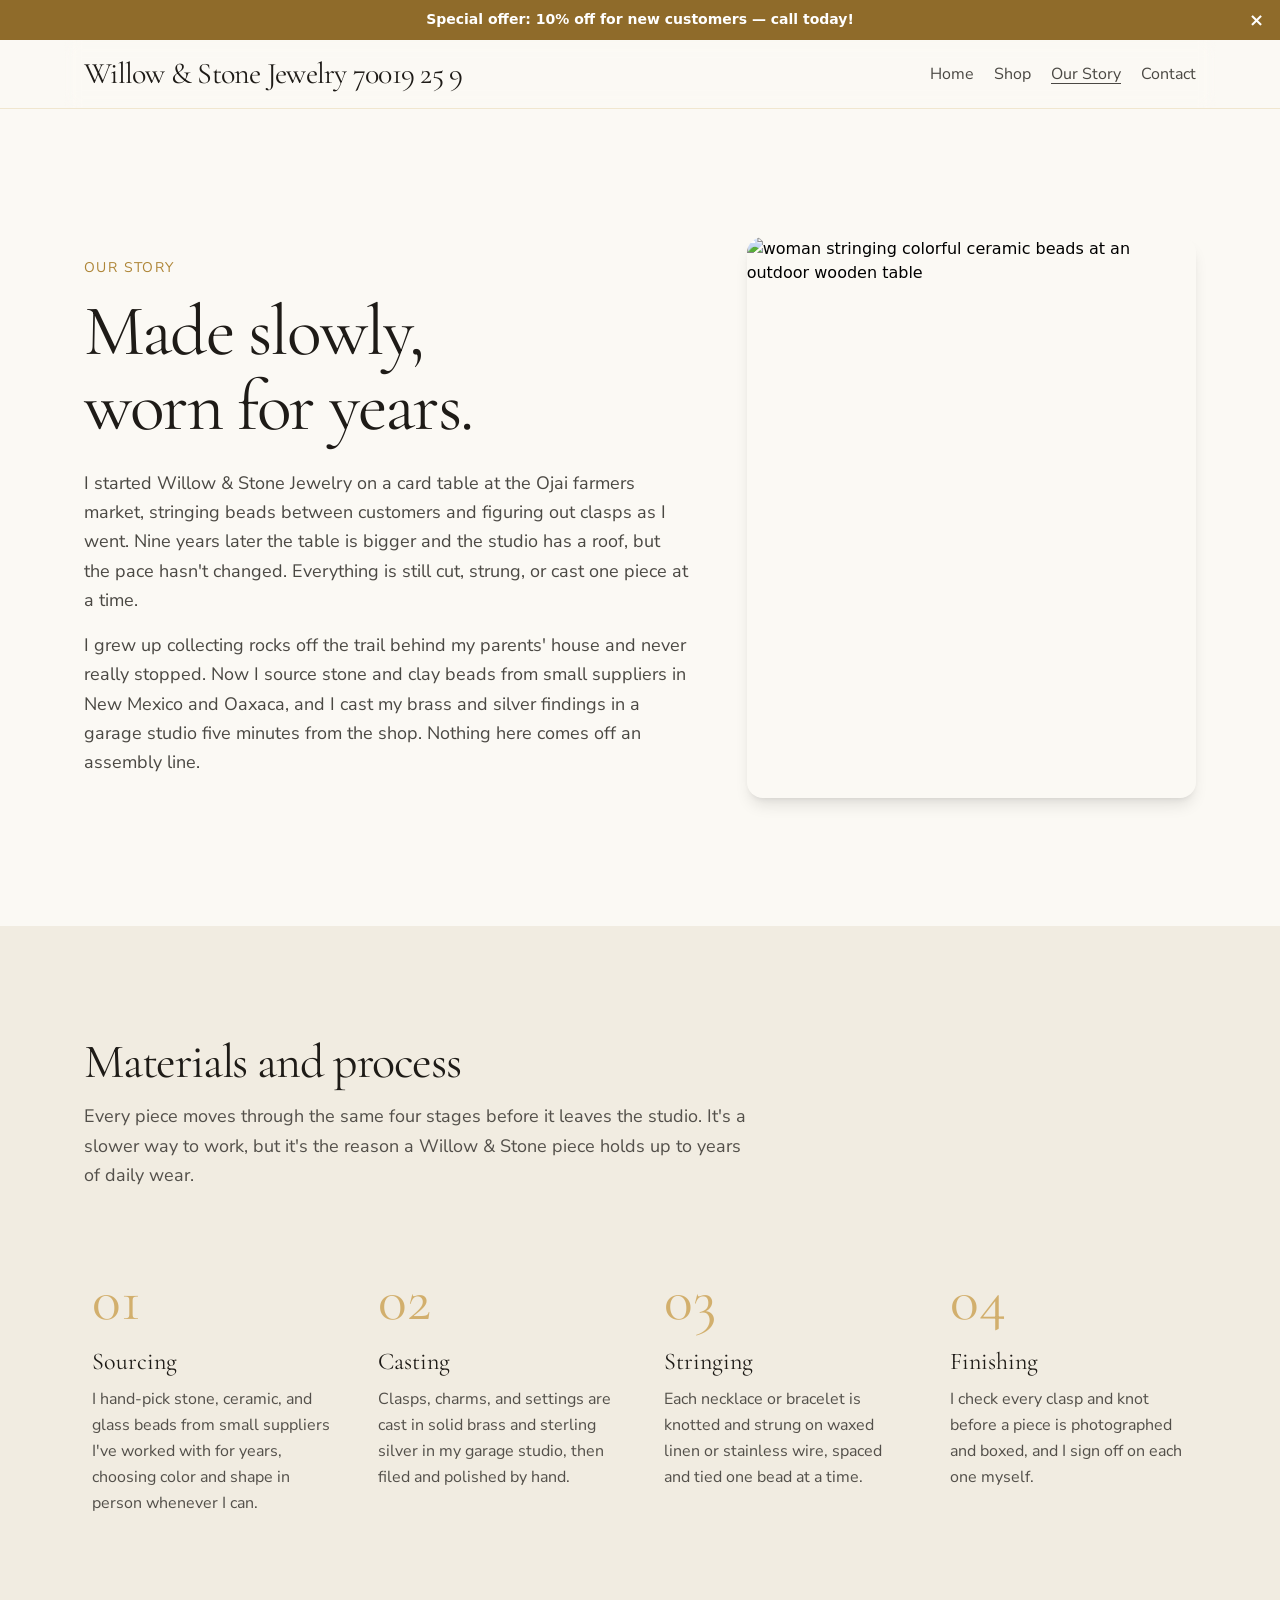
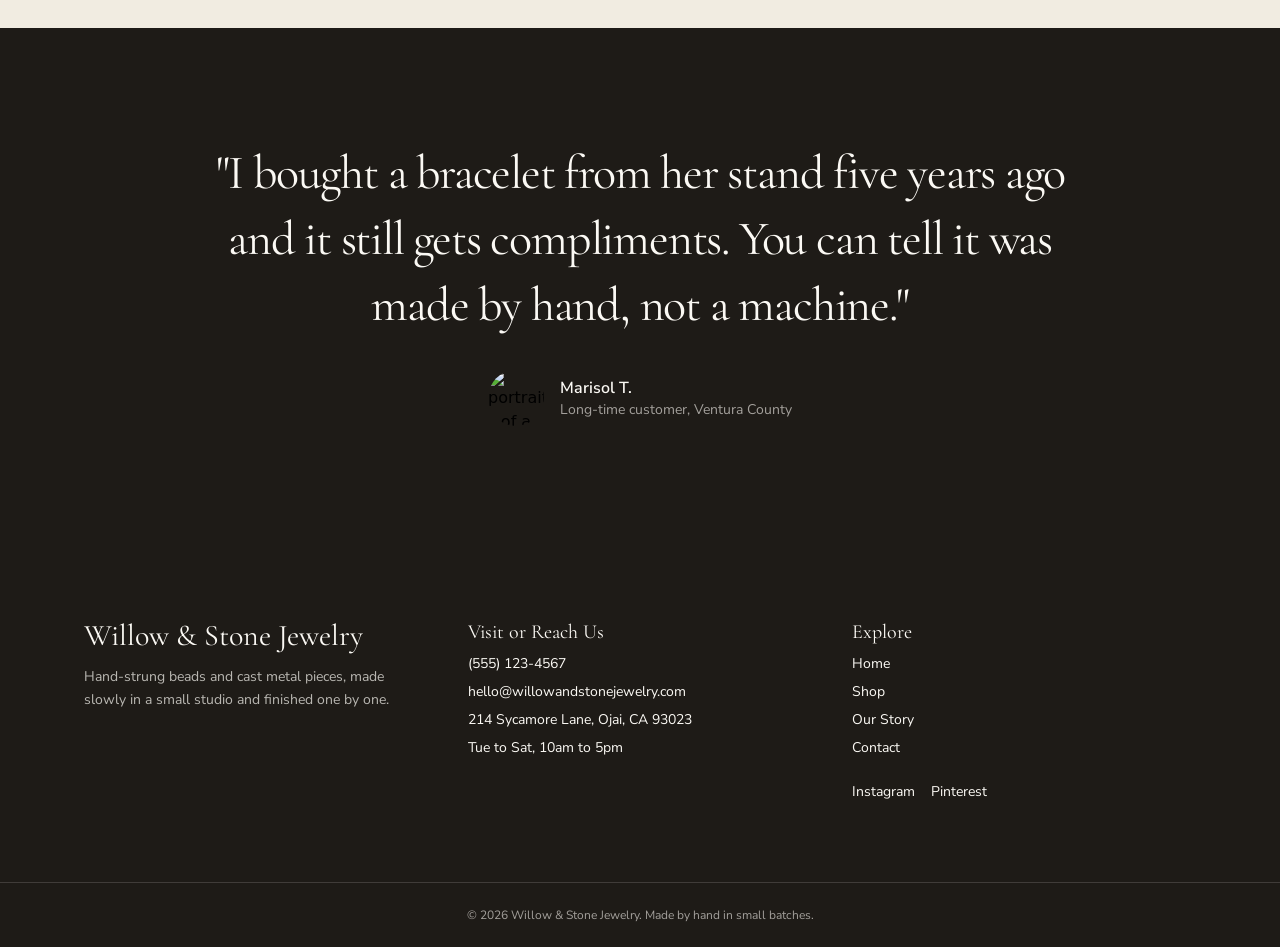
==== commit a364e9e5: "Site-wide edit via the Tibly widget" ====
--- a/about.html
+++ b/about.html
@@ -20,11 +20,11 @@
 <script>document.addEventListener('input',function(e){var t=e.target;if(!t||t.type!=='range')return;var c=t.closest&&t.closest('.tibly-ba');if(c)c.style.setProperty('--ba',t.value+'%')});document.addEventListener('pointerdown',function(e){var c=e.target.closest&&e.target.closest('.tibly-ba');if(!c||e.button>0)return;e.preventDefault();var inp=c.querySelector('input[type=range]');var set=function(x){var r=c.getBoundingClientRect();if(!r.width)return;var p=Math.max(0,Math.min(100,(x-r.left)*100/r.width));c.style.setProperty('--ba',p+'%');if(inp)inp.value=Math.round(p)};set(e.clientX);var mv=function(ev){set(ev.clientX)};var up=function(){document.removeEventListener('pointermove',mv);document.removeEventListener('pointerup',up);document.removeEventListener('pointercancel',up)};document.addEventListener('pointermove',mv);document.addEventListener('pointerup',up);document.addEventListener('pointercancel',up)});document.addEventListener('click',function(e){var im=e.target.closest&&e.target.closest('[data-lightbox]');if(!im||!(im.currentSrc||im.src))return;e.preventDefault();var o=document.createElement('div');o.className='tibly-lb';var big=document.createElement('img');big.src=im.currentSrc||im.src;big.alt=im.alt||'';o.appendChild(big);o.addEventListener('click',function(){o.remove()});document.addEventListener('keydown',function esc(ev){if(ev.key==='Escape'){o.remove();document.removeEventListener('keydown',esc)}});document.body.appendChild(o)});document.addEventListener('click',function(e){var x=e.target.closest&&e.target.closest('[data-announce-close]');if(!x)return;var b=x.closest('[data-announce]');if(b){b.style.display='none';try{sessionStorage.setItem('tibly-announce','1')}catch(_){}}});addEventListener('DOMContentLoaded',function(){try{if(sessionStorage.getItem('tibly-announce')==='1'){var b=document.querySelector('[data-announce]');if(b)b.style.display='none'}}catch(_){}if('IntersectionObserver' in window&&!matchMedia('(prefers-reduced-motion:reduce)').matches){var els=document.querySelectorAll('[data-count]');if(els.length){var io=new IntersectionObserver(function(es){es.forEach(function(en){if(!en.isIntersecting)return;io.unobserve(en.target);var el=en.target,s=el.textContent||'',m=s.match(/[\d,]*\d(?:\.\d+)?/);if(!m)return;var raw=m[0],num=parseFloat(raw.replace(/,/g,''));if(!isFinite(num))return;var pre=s.slice(0,m.index),post=s.slice(m.index+raw.length),grp=raw.indexOf(',')>=0,dec=(raw.split('.')[1]||'').length,t0=performance.now();requestAnimationFrame(function tick(now){var p=Math.min((now-t0)/1400,1);p=1-Math.pow(1-p,3);var v=(num*p).toFixed(dec);if(grp)v=Number(v).toLocaleString('en-US',{minimumFractionDigits:dec});el.textContent=pre+v+post;if(p<1)requestAnimationFrame(tick)})})},{rootMargin:'0px 0px -10% 0px'});els.forEach(function(el){io.observe(el)})}}var badge=document.querySelector('[data-tibly-open]');if(badge){var src=document.querySelector('[data-tibly-field="hours"]');var txt=(src&&src.textContent||'').toLowerCase();var days=['sun','mon','tue','wed','thu','fri','sat'];var toMin=function(h,mm,ap){h=+h;mm=+(mm||0);if(ap==='pm'&&h!==12)h+=12;if(ap==='am'&&h===12)h=0;return h*60+mm};var spans=[];var re=/(sun|mon|tue|wed|thu|fri|sat|daily|every ?day)[a-z]*\s*(?:[-\u2013\u2014]\s*(sun|mon|tue|wed|thu|fri|sat)[a-z]*)?\s*:?\s*(\d{1,2})(?::(\d{2}))?\s*(am|pm)?\s*[-\u2013\u2014]\s*(\d{1,2})(?::(\d{2}))?\s*(am|pm)?/g,mm;while((mm=re.exec(txt))){var d1=mm[1].slice(0,3),d2=mm[2],ap1=mm[5]||(mm[8]==='pm'&&+mm[3]<=+mm[6]?'am':mm[8]),o=toMin(mm[3],mm[4],ap1),c=toMin(mm[6],mm[7],mm[8]);var from=d1==='dai'||d1==='eve'?0:days.indexOf(d1),to=d2?days.indexOf(d2.slice(0,3)):(d1==='dai'||d1==='eve'?6:from);if(from<0)continue;for(var d=from;;d=(d+1)%7){spans.push([d,o,c]);if(d===to)break}}if(spans.length){var now=new Date(),cur=now.getDay(),min=now.getHours()*60+now.getMinutes();var open=spans.some(function(s){return s[0]===cur&&min>=s[1]&&min<s[2]});badge.textContent=open?(badge.getAttribute('data-open-text')||'Open now'):(badge.getAttribute('data-closed-text')||'Closed now');badge.setAttribute('data-state',open?'open':'closed');badge.hidden=false}}});</script>
 <style>header a[aria-current="page"]:not(:has(img,svg)){text-decoration:underline;text-underline-offset:4px;text-decoration-thickness:1px}</style>
 <style>#nav-open~[class*="peer-checked:"][class*="fixed"]{min-height:100vh;min-height:100dvh}@media (prefers-reduced-motion:no-preference){label[for="nav-open"] span{transition:transform .3s ease,opacity .2s ease}header:has(#nav-open:checked) label[for="nav-open"]:not([aria-label="Close" i]) span:not(:has(span)):nth-of-type(1){transform:translateY(8px) rotate(45deg)}header:has(#nav-open:checked) label[for="nav-open"]:not([aria-label="Close" i]) span:not(:has(span)):nth-of-type(2){opacity:0}header:has(#nav-open:checked) label[for="nav-open"]:not([aria-label="Close" i]) span:not(:has(span)):nth-of-type(3){transform:translateY(-8px) rotate(-45deg)}#nav-open:checked~[class*="peer-checked:"]{animation:tibly-nav-in .25s ease}#nav-open:checked~[class*="peer-checked:"] label[for="nav-open"]{display:inline-block;animation:tibly-x-in .35s ease}@keyframes tibly-nav-in{from{opacity:0;transform:translateY(10px)}}@keyframes tibly-x-in{from{opacity:0;transform:rotate(-90deg) scale(.6)}}}</style>
-<link rel="stylesheet" href="/styles.css?v=049222d9">
+<link rel="stylesheet" href="/styles.css?v=03aaca8c">
 </head>
 <body>
 <!-- block:header -->
-<header class="bg-background/95 sticky top-0 z-40 border-b border-brand-100 relative"><div data-announce style="background:var(--color-brand-600, #111);color:#fff;text-align:center;font-size:14px;font-weight:600;line-height:1.4;padding:10px 44px;position:relative"><span>Special offer: 10% off for new customers — call today!</span><button data-announce-close aria-label="Dismiss" style="position:absolute;right:12px;top:50%;transform:translateY(-50%);background:none;border:none;color:inherit;font-size:18px;line-height:1;cursor:pointer;padding:4px">&times;</button></div>
+<header class="bg-background/95 sticky top-0 z-40 border-b border-brand-100 relative"><div data-announce="" style="background:var(--color-brand-600, #111);color:#fff;text-align:center;font-size:14px;font-weight:600;line-height:1.4;padding:10px 44px;position:relative"><span>Special offer: 10% off for new customers — call today!</span><button data-announce-close="" aria-label="Dismiss" style="position:absolute;right:12px;top:50%;transform:translateY(-50%);background:none;border:none;color:inherit;font-size:18px;line-height:1;cursor:pointer;padding:4px">×</button></div>
   <div class="mx-auto max-w-6xl px-5 py-4 flex flex-wrap items-center justify-between gap-4 backdrop-blur relative">
     <a class="font-display text-2xl sm:text-3xl text-ink tracking-tight" href="/">
       <span data-tibly-field="business-name">Willow &amp; Stone Jewelry 70019 25 9</span></a>
@@ -40,10 +40,10 @@
       <span class="block h-0.5 w-6 bg-ink"></span>
     </label>
   </div>
-  <input type="checkbox" id="nav-open" class="peer sr-only">
-  <div class="hidden peer-checked:flex md:hidden flex-col gap-1 absolute left-0 right-0 top-full bg-background z-30 px-5 py-6 overflow-y-auto max-h-[80vh] shadow-lg">
-    <label for="nav-open" class="self-end mb-4 py-2 px-3 text-ink/80 cursor-pointer" aria-label="Close menu">&times; Close</label>
-    <a class="py-3 text-ink/80 hover:text-brand-500 transition-colors duration-300 border-b border-brand-100" href="/">Home</a>
+  <input type="checkbox" id="nav-open" class="peer sr-only"/>
+  <div class="hidden peer-checked:flex md:hidden flex-col gap-1 absolute left-0 right-0 top-full bg-background z-30 px-5 py-6 overflow-y-auto h-screen shadow-lg">
+    
+    <a aria-current="page" class="py-3 text-ink/80 hover:text-brand-500 transition-colors duration-300 border-b border-brand-100" href="/">Home</a>
     <a class="py-3 text-ink/80 hover:text-brand-500 transition-colors duration-300 border-b border-brand-100" href="/shop">Shop</a>
     <a class="py-3 text-ink/80 hover:text-brand-500 transition-colors duration-300 border-b border-brand-100" href="/about" aria-current="page">Our Story</a>
     <a class="py-3 text-ink/80 hover:text-brand-500 transition-colors duration-300" href="/contact">Contact</a>
@@ -161,7 +161,7 @@
     </div>
   </div>
   <div class="border-t border-background/15 py-6 text-center font-body text-xs text-background/60">
-    <p>© 2024 <span data-tibly-field="business-name">Willow &amp; Stone Jewelry</span>. Made by hand in small batches.</p>
+    <p>© 2026 <span data-tibly-field="business-name">Willow &amp; Stone Jewelry</span>. Made by hand in small batches.</p>
   </div>
 </footer>
 <!-- /block:footer -->
--- a/styles.css
+++ b/styles.css
@@ -1,2 +1,2 @@
 /*! tailwindcss v4.3.2 | MIT License | https://tailwindcss.com */
-@layer properties{@supports (((-webkit-hyphens:none)) and (not (margin-trim:inline))) or ((-moz-orient:inline) and (not (color:rgb(from red r g b)))){*,:before,:after,::backdrop{--tw-rotate-x:initial;--tw-rotate-y:initial;--tw-rotate-z:initial;--tw-skew-x:initial;--tw-skew-y:initial;--tw-space-y-reverse:0;--tw-border-style:solid;--tw-gradient-position:initial;--tw-gradient-from:#0000;--tw-gradient-via:#0000;--tw-gradient-to:#0000;--tw-gradient-stops:initial;--tw-gradient-via-stops:initial;--tw-gradient-from-position:0%;--tw-gradient-via-position:50%;--tw-gradient-to-position:100%;--tw-leading:initial;--tw-font-weight:initial;--tw-tracking:initial;--tw-shadow:0 0 #0000;--tw-shadow-color:initial;--tw-shadow-alpha:100%;--tw-inset-shadow:0 0 #0000;--tw-inset-shadow-color:initial;--tw-inset-shadow-alpha:100%;--tw-ring-color:initial;--tw-ring-shadow:0 0 #0000;--tw-inset-ring-color:initial;--tw-inset-ring-shadow:0 0 #0000;--tw-ring-inset:initial;--tw-ring-offset-width:0px;--tw-ring-offset-color:#fff;--tw-ring-offset-shadow:0 0 #0000;--tw-backdrop-blur:initial;--tw-backdrop-brightness:initial;--tw-backdrop-contrast:initial;--tw-backdrop-grayscale:initial;--tw-backdrop-hue-rotate:initial;--tw-backdrop-invert:initial;--tw-backdrop-opacity:initial;--tw-backdrop-saturate:initial;--tw-backdrop-sepia:initial;--tw-duration:initial;--tw-translate-x:0;--tw-translate-y:0;--tw-translate-z:0}}}@layer theme{:root,:host{--font-sans:ui-sans-serif, system-ui, sans-serif, "Apple Color Emoji", "Segoe UI Emoji", "Segoe UI Symbol", "Noto Color Emoji";--font-mono:ui-monospace, SFMono-Regular, Menlo, Monaco, Consolas, "Liberation Mono", "Courier New", monospace;--spacing:.25rem;--container-xs:20rem;--container-md:28rem;--container-xl:36rem;--container-2xl:42rem;--container-3xl:48rem;--container-4xl:56rem;--container-6xl:72rem;--container-7xl:80rem;--text-xs:.75rem;--text-xs--line-height:calc(1 / .75);--text-sm:.875rem;--text-sm--line-height:calc(1.25 / .875);--text-base:1rem;--text-base--line-height:calc(1.5 / 1);--text-lg:1.125rem;--text-lg--line-height:calc(1.75 / 1.125);--text-xl:1.25rem;--text-xl--line-height:calc(1.75 / 1.25);--text-2xl:1.5rem;--text-2xl--line-height:calc(2 / 1.5);--text-3xl:1.875rem;--text-3xl--line-height:calc(2.25 / 1.875);--text-4xl:2.25rem;--text-4xl--line-height:calc(2.5 / 2.25);--text-5xl:3rem;--text-5xl--line-height:1;--text-6xl:3.75rem;--text-6xl--line-height:1;--text-7xl:4.5rem;--text-7xl--line-height:1;--text-8xl:6rem;--text-8xl--line-height:1;--font-weight-semibold:600;--tracking-tight:-.025em;--tracking-wide:.025em;--tracking-widest:.1em;--leading-tight:1.25;--leading-snug:1.375;--leading-relaxed:1.625;--radius-sm:8px;--radius-md:12px;--radius-lg:16px;--radius-xl:24px;--default-transition-duration:.15s;--default-transition-timing-function:cubic-bezier(.4, 0, .2, 1);--default-font-family:var(--font-sans);--default-mono-font-family:var(--font-mono);--color-brand-50:#fbf1e9;--color-brand-100:#f5dfc9;--color-brand-200:#edc4a0;--color-brand-300:#e3a374;--color-brand-400:#d6844e;--color-brand-500:#c1662f;--color-brand-600:#a8532a;--color-brand-700:#874025;--color-brand-800:#67301f;--color-brand-900:#4a2318;--color-accent-50:#f2f4eb;--color-accent-100:#e2e7d0;--color-accent-200:#cbd5ae;--color-accent-300:#afc086;--color-accent-400:#9bad6e;--color-accent-500:#8a9a5b;--color-accent-600:#71804a;--color-accent-700:#59653b;--color-accent-800:#434d2d;--color-accent-900:#313823;--color-surface:#f0e2d0;--color-background:#fbf4ec;--color-ink:#3a2e22;--font-display:"Cormorant Garamond", serif;--font-body:"Nunito Sans", sans-serif}}@layer base{*,:after,:before,::backdrop{box-sizing:border-box;border:0 solid;margin:0;padding:0}::file-selector-button{box-sizing:border-box;border:0 solid;margin:0;padding:0}html,:host{-webkit-text-size-adjust:100%;tab-size:4;line-height:1.5;font-family:var(--default-font-family,ui-sans-serif, system-ui, sans-serif, "Apple Color Emoji", "Segoe UI Emoji", "Segoe UI Symbol", "Noto Color Emoji");font-feature-settings:var(--default-font-feature-settings,normal);font-variation-settings:var(--default-font-variation-settings,normal);-webkit-tap-highlight-color:transparent}hr{height:0;color:inherit;border-top-width:1px}abbr:where([title]){-webkit-text-decoration:underline dotted;text-decoration:underline dotted}h1,h2,h3,h4,h5,h6{font-size:inherit;font-weight:inherit}a{color:inherit;-webkit-text-decoration:inherit;-webkit-text-decoration:inherit;-webkit-text-decoration:inherit;text-decoration:inherit}b,strong{font-weight:bolder}code,kbd,samp,pre{font-family:var(--default-mono-font-family,ui-monospace, SFMono-Regular, Menlo, Monaco, Consolas, "Liberation Mono", "Courier New", monospace);font-feature-settings:var(--default-mono-font-feature-settings,normal);font-variation-settings:var(--default-mono-font-variation-settings,normal);font-size:1em}small{font-size:80%}sub,sup{vertical-align:baseline;font-size:75%;line-height:0;position:relative}sub{bottom:-.25em}sup{top:-.5em}table{text-indent:0;border-color:inherit;border-collapse:collapse}:-moz-focusring{outline:auto}progress{vertical-align:baseline}summary{display:list-item}ol,ul,menu{list-style:none}img,svg,video,canvas,audio,iframe,embed,object{vertical-align:middle;display:block}img,video{max-width:100%;height:auto}button,input,select,optgroup,textarea{font:inherit;font-feature-settings:inherit;font-variation-settings:inherit;letter-spacing:inherit;color:inherit;opacity:1;background-color:#0000;border-radius:0}::file-selector-button{font:inherit;font-feature-settings:inherit;font-variation-settings:inherit;letter-spacing:inherit;color:inherit;opacity:1;background-color:#0000;border-radius:0}:where(select:is([multiple],[size])) optgroup{font-weight:bolder}:where(select:is([multiple],[size])) optgroup option{padding-inline-start:20px}::file-selector-button{margin-inline-end:4px}::placeholder{opacity:1}@supports (not ((-webkit-appearance:-apple-pay-button))) or (contain-intrinsic-size:1px){::placeholder{color:currentColor}@supports (color:color-mix(in lab, red, red)){::placeholder{color:color-mix(in oklab, currentcolor 50%, transparent)}}}textarea{resize:vertical}::-webkit-search-decoration{-webkit-appearance:none}::-webkit-date-and-time-value{min-height:1lh;text-align:inherit}::-webkit-datetime-edit{display:inline-flex}::-webkit-datetime-edit-fields-wrapper{padding:0}::-webkit-datetime-edit{padding-block:0}::-webkit-datetime-edit-year-field{padding-block:0}::-webkit-datetime-edit-month-field{padding-block:0}::-webkit-datetime-edit-day-field{padding-block:0}::-webkit-datetime-edit-hour-field{padding-block:0}::-webkit-datetime-edit-minute-field{padding-block:0}::-webkit-datetime-edit-second-field{padding-block:0}::-webkit-datetime-edit-millisecond-field{padding-block:0}::-webkit-datetime-edit-meridiem-field{padding-block:0}::-webkit-calendar-picker-indicator{line-height:1}:-moz-ui-invalid{box-shadow:none}button,input:where([type=button],[type=reset],[type=submit]){appearance:button}::file-selector-button{appearance:button}::-webkit-inner-spin-button{height:auto}::-webkit-outer-spin-button{height:auto}[hidden]:where(:not([hidden=until-found])){display:none!important}}@layer components{.btn{border-radius:var(--radius-lg);background-color:var(--color-brand-500);padding-inline:calc(var(--spacing) * 6);padding-block:calc(var(--spacing) * 3);font-family:var(--font-body);--tw-font-weight:var(--font-weight-semibold);font-weight:var(--font-weight-semibold);color:var(--color-background);transition-property:color,background-color,border-color,outline-color,text-decoration-color,fill,stroke,--tw-gradient-from,--tw-gradient-via,--tw-gradient-to,opacity,box-shadow,transform,translate,scale,rotate,filter,-webkit-backdrop-filter,backdrop-filter,display,content-visibility,overlay,pointer-events;transition-timing-function:var(--tw-ease,var(--default-transition-timing-function));transition-duration:var(--tw-duration,var(--default-transition-duration));--tw-duration:.3s;justify-content:center;align-items:center;transition-duration:.3s;display:inline-flex}@media (hover:hover){.btn:hover{--tw-translate-y:calc(var(--spacing) * -.5);translate:var(--tw-translate-x) var(--tw-translate-y);background-color:var(--color-brand-600)}}.btn:focus{--tw-ring-shadow:var(--tw-ring-inset,) 0 0 0 calc(2px + var(--tw-ring-offset-width)) var(--tw-ring-color,currentcolor);box-shadow:var(--tw-inset-shadow), var(--tw-inset-ring-shadow), var(--tw-ring-offset-shadow), var(--tw-ring-shadow), var(--tw-shadow);--tw-ring-color:var(--color-brand-300);--tw-outline-style:none;outline-style:none}.btn-secondary{border-radius:var(--radius-lg);border-style:var(--tw-border-style);border-width:1px;border-color:var(--color-brand-500);padding-inline:calc(var(--spacing) * 6);padding-block:calc(var(--spacing) * 3);font-family:var(--font-body);--tw-font-weight:var(--font-weight-semibold);font-weight:var(--font-weight-semibold);color:var(--color-brand-600);transition-property:color,background-color,border-color,outline-color,text-decoration-color,fill,stroke,--tw-gradient-from,--tw-gradient-via,--tw-gradient-to,opacity,box-shadow,transform,translate,scale,rotate,filter,-webkit-backdrop-filter,backdrop-filter,display,content-visibility,overlay,pointer-events;transition-timing-function:var(--tw-ease,var(--default-transition-timing-function));transition-duration:var(--tw-duration,var(--default-transition-duration));--tw-duration:.3s;background-color:#0000;justify-content:center;align-items:center;transition-duration:.3s;display:inline-flex}@media (hover:hover){.btn-secondary:hover{--tw-translate-y:calc(var(--spacing) * -.5);translate:var(--tw-translate-x) var(--tw-translate-y);background-color:var(--color-brand-50)}}.btn-secondary:focus{--tw-ring-shadow:var(--tw-ring-inset,) 0 0 0 calc(2px + var(--tw-ring-offset-width)) var(--tw-ring-color,currentcolor);box-shadow:var(--tw-inset-shadow), var(--tw-inset-ring-shadow), var(--tw-ring-offset-shadow), var(--tw-ring-shadow), var(--tw-shadow);--tw-ring-color:var(--color-brand-300);--tw-outline-style:none;outline-style:none}.card{border-radius:var(--radius-xl);background-color:var(--color-surface);padding:calc(var(--spacing) * 6);transition-property:color,background-color,border-color,outline-color,text-decoration-color,fill,stroke,--tw-gradient-from,--tw-gradient-via,--tw-gradient-to,opacity,box-shadow,transform,translate,scale,rotate,filter,-webkit-backdrop-filter,backdrop-filter,display,content-visibility,overlay,pointer-events;transition-timing-function:var(--tw-ease,var(--default-transition-timing-function));transition-duration:var(--tw-duration,var(--default-transition-duration));--tw-duration:.3s;transition-duration:.3s}@media (hover:hover){.card:hover{--tw-translate-y:calc(var(--spacing) * -1);translate:var(--tw-translate-x) var(--tw-translate-y);--tw-shadow:0 10px 15px -3px var(--tw-shadow-color,#0000001a), 0 4px 6px -4px var(--tw-shadow-color,#0000001a);box-shadow:var(--tw-inset-shadow), var(--tw-inset-ring-shadow), var(--tw-ring-offset-shadow), var(--tw-ring-shadow), var(--tw-shadow)}}}@layer utilities{.sr-only{clip-path:inset(50%);white-space:nowrap;border-width:0;width:1px;height:1px;margin:-1px;padding:0;position:absolute;overflow:hidden}.absolute{position:absolute}.fixed{position:fixed}.relative{position:relative}.sticky{position:sticky}.inset-0{inset:0}.inset-x-0{inset-inline:0}.top-0{top:0}.top-4{top:calc(var(--spacing) * 4)}.top-\[var\(--header-h\,64px\)\]{top:var(--header-h,64px)}.right-4{right:calc(var(--spacing) * 4)}.bottom-0{bottom:0}.isolate{isolation:isolate}.z-10{z-index:10}.z-30{z-index:30}.z-40{z-index:40}.mx-2{margin-inline:calc(var(--spacing) * 2)}.mx-auto{margin-inline:auto}.mt-4{margin-top:calc(var(--spacing) * 4)}.mt-5{margin-top:calc(var(--spacing) * 5)}.mt-6{margin-top:calc(var(--spacing) * 6)}.mt-8{margin-top:calc(var(--spacing) * 8)}.mt-9{margin-top:calc(var(--spacing) * 9)}.mr-auto{margin-right:auto}.mb-1\.5{margin-bottom:calc(var(--spacing) * 1.5)}.mb-2{margin-bottom:calc(var(--spacing) * 2)}.mb-3{margin-bottom:calc(var(--spacing) * 3)}.mb-4{margin-bottom:calc(var(--spacing) * 4)}.mb-5{margin-bottom:calc(var(--spacing) * 5)}.mb-6{margin-bottom:calc(var(--spacing) * 6)}.mb-8{margin-bottom:calc(var(--spacing) * 8)}.mb-10{margin-bottom:calc(var(--spacing) * 10)}.mb-12{margin-bottom:calc(var(--spacing) * 12)}.mb-14{margin-bottom:calc(var(--spacing) * 14)}.block{display:block}.flex{display:flex}.grid{display:grid}.hidden{display:none}.table{display:table}.aspect-\[4\/3\]{aspect-ratio:4/3}.aspect-\[4\/5\]{aspect-ratio:4/5}.h-0\.5{height:calc(var(--spacing) * .5)}.h-8{height:calc(var(--spacing) * 8)}.h-14{height:calc(var(--spacing) * 14)}.h-16{height:calc(var(--spacing) * 16)}.h-\[78vh\]{height:78vh}.h-full{height:100%}.h-px{height:1px}.min-h-\[420px\]{min-height:420px}.w-6{width:calc(var(--spacing) * 6)}.w-8{width:calc(var(--spacing) * 8)}.w-14{width:calc(var(--spacing) * 14)}.w-16{width:calc(var(--spacing) * 16)}.w-20{width:calc(var(--spacing) * 20)}.w-fit{width:fit-content}.w-full{width:100%}.w-max{width:max-content}.max-w-2xl{max-width:var(--container-2xl)}.max-w-3xl{max-width:var(--container-3xl)}.max-w-4xl{max-width:var(--container-4xl)}.max-w-6xl{max-width:var(--container-6xl)}.max-w-7xl{max-width:var(--container-7xl)}.max-w-md{max-width:var(--container-md)}.max-w-prose{max-width:65ch}.max-w-xl{max-width:var(--container-xl)}.max-w-xs{max-width:var(--container-xs)}.shrink-0{flex-shrink:0}.transform{transform:var(--tw-rotate-x,) var(--tw-rotate-y,) var(--tw-rotate-z,) var(--tw-skew-x,) var(--tw-skew-y,)}.animate-\[scroll_25s_linear_infinite\]{animation:25s linear infinite scroll}.cursor-pointer{cursor:pointer}.grid-cols-1{grid-template-columns:repeat(1,minmax(0,1fr))}.flex-col{flex-direction:column}.flex-wrap{flex-wrap:wrap}.items-center{align-items:center}.items-end{align-items:flex-end}.items-start{align-items:flex-start}.justify-between{justify-content:space-between}.justify-center{justify-content:center}.gap-1{gap:var(--spacing)}.gap-1\.5{gap:calc(var(--spacing) * 1.5)}.gap-2{gap:calc(var(--spacing) * 2)}.gap-3{gap:calc(var(--spacing) * 3)}.gap-4{gap:calc(var(--spacing) * 4)}.gap-5{gap:calc(var(--spacing) * 5)}.gap-6{gap:calc(var(--spacing) * 6)}.gap-10{gap:calc(var(--spacing) * 10)}.gap-12{gap:calc(var(--spacing) * 12)}:where(.space-y-2>:not(:last-child)){--tw-space-y-reverse:0;margin-block-start:calc(calc(var(--spacing) * 2) * var(--tw-space-y-reverse));margin-block-end:calc(calc(var(--spacing) * 2) * calc(1 - var(--tw-space-y-reverse)))}:where(.space-y-3>:not(:last-child)){--tw-space-y-reverse:0;margin-block-start:calc(calc(var(--spacing) * 3) * var(--tw-space-y-reverse));margin-block-end:calc(calc(var(--spacing) * 3) * calc(1 - var(--tw-space-y-reverse)))}:where(.space-y-5>:not(:last-child)){--tw-space-y-reverse:0;margin-block-start:calc(calc(var(--spacing) * 5) * var(--tw-space-y-reverse));margin-block-end:calc(calc(var(--spacing) * 5) * calc(1 - var(--tw-space-y-reverse)))}:where(.space-y-8>:not(:last-child)){--tw-space-y-reverse:0;margin-block-start:calc(calc(var(--spacing) * 8) * var(--tw-space-y-reverse));margin-block-end:calc(calc(var(--spacing) * 8) * calc(1 - var(--tw-space-y-reverse)))}.gap-x-5{column-gap:calc(var(--spacing) * 5)}.gap-y-2{row-gap:calc(var(--spacing) * 2)}.self-end{align-self:flex-end}.overflow-hidden{overflow:hidden}.overflow-y-auto{overflow-y:auto}.rounded-full{border-radius:3.40282e38px}.rounded-lg{border-radius:var(--radius-lg)}.rounded-xl{border-radius:var(--radius-xl)}.border{border-style:var(--tw-border-style);border-width:1px}.border-t{border-top-style:var(--tw-border-style);border-top-width:1px}.border-b{border-bottom-style:var(--tw-border-style);border-bottom-width:1px}.border-background{border-color:var(--color-background)}.border-background\/15{border-color:#fbf4ec26}@supports (color:color-mix(in lab, red, red)){.border-background\/15{border-color:color-mix(in oklab, var(--color-background) 15%, transparent)}}.border-brand-100{border-color:var(--color-brand-100)}.border-brand-200{border-color:var(--color-brand-200)}.bg-background{background-color:var(--color-background)}.bg-background\/10{background-color:#fbf4ec1a}@supports (color:color-mix(in lab, red, red)){.bg-background\/10{background-color:color-mix(in oklab, var(--color-background) 10%, transparent)}}.bg-background\/95{background-color:#fbf4ecf2}@supports (color:color-mix(in lab, red, red)){.bg-background\/95{background-color:color-mix(in oklab, var(--color-background) 95%, transparent)}}.bg-brand-400{background-color:var(--color-brand-400)}.bg-brand-500{background-color:var(--color-brand-500)}.bg-ink{background-color:var(--color-ink)}.bg-surface{background-color:var(--color-surface)}.bg-surface\/60{background-color:#f0e2d099}@supports (color:color-mix(in lab, red, red)){.bg-surface\/60{background-color:color-mix(in oklab, var(--color-surface) 60%, transparent)}}.bg-gradient-to-t{--tw-gradient-position:to top in oklab;background-image:linear-gradient(var(--tw-gradient-stops))}.from-ink\/80{--tw-gradient-from:#3a2e22cc}@supports (color:color-mix(in lab, red, red)){.from-ink\/80{--tw-gradient-from:color-mix(in oklab, var(--color-ink) 80%, transparent)}}.from-ink\/80{--tw-gradient-stops:var(--tw-gradient-via-stops,var(--tw-gradient-position), var(--tw-gradient-from) var(--tw-gradient-from-position), var(--tw-gradient-to) var(--tw-gradient-to-position))}.via-ink\/25{--tw-gradient-via:#3a2e2240}@supports (color:color-mix(in lab, red, red)){.via-ink\/25{--tw-gradient-via:color-mix(in oklab, var(--color-ink) 25%, transparent)}}.via-ink\/25{--tw-gradient-via-stops:var(--tw-gradient-position), var(--tw-gradient-from) var(--tw-gradient-from-position), var(--tw-gradient-via) var(--tw-gradient-via-position), var(--tw-gradient-to) var(--tw-gradient-to-position);--tw-gradient-stops:var(--tw-gradient-via-stops)}.to-transparent{--tw-gradient-to:transparent;--tw-gradient-stops:var(--tw-gradient-via-stops,var(--tw-gradient-position), var(--tw-gradient-from) var(--tw-gradient-from-position), var(--tw-gradient-to) var(--tw-gradient-to-position))}.object-cover{object-fit:cover}.p-4{padding:calc(var(--spacing) * 4)}.p-6{padding:calc(var(--spacing) * 6)}.px-3{padding-inline:calc(var(--spacing) * 3)}.px-4{padding-inline:calc(var(--spacing) * 4)}.px-5{padding-inline:calc(var(--spacing) * 5)}.px-6{padding-inline:calc(var(--spacing) * 6)}.py-2{padding-block:calc(var(--spacing) * 2)}.py-3{padding-block:calc(var(--spacing) * 3)}.py-4{padding-block:calc(var(--spacing) * 4)}.py-6{padding-block:calc(var(--spacing) * 6)}.py-14{padding-block:calc(var(--spacing) * 14)}.py-16{padding-block:calc(var(--spacing) * 16)}.py-20{padding-block:calc(var(--spacing) * 20)}.pt-5{padding-top:calc(var(--spacing) * 5)}.pt-16{padding-top:calc(var(--spacing) * 16)}.pb-10{padding-bottom:calc(var(--spacing) * 10)}.pb-12{padding-bottom:calc(var(--spacing) * 12)}.pb-20{padding-bottom:calc(var(--spacing) * 20)}.pl-2{padding-left:calc(var(--spacing) * 2)}.text-center{text-align:center}.text-left{text-align:left}.font-body{font-family:var(--font-body)}.font-display{font-family:var(--font-display)}.text-2xl{font-size:var(--text-2xl);line-height:var(--tw-leading,var(--text-2xl--line-height))}.text-3xl{font-size:var(--text-3xl);line-height:var(--tw-leading,var(--text-3xl--line-height))}.text-4xl{font-size:var(--text-4xl);line-height:var(--tw-leading,var(--text-4xl--line-height))}.text-5xl{font-size:var(--text-5xl);line-height:var(--tw-leading,var(--text-5xl--line-height))}.text-6xl{font-size:var(--text-6xl);line-height:var(--tw-leading,var(--text-6xl--line-height))}.text-base{font-size:var(--text-base);line-height:var(--tw-leading,var(--text-base--line-height))}.text-lg{font-size:var(--text-lg);line-height:var(--tw-leading,var(--text-lg--line-height))}.text-sm{font-size:var(--text-sm);line-height:var(--tw-leading,var(--text-sm--line-height))}.text-xl{font-size:var(--text-xl);line-height:var(--tw-leading,var(--text-xl--line-height))}.text-xs{font-size:var(--text-xs);line-height:var(--tw-leading,var(--text-xs--line-height))}.leading-\[0\.95\]{--tw-leading:.95;line-height:.95}.leading-\[1\.05\]{--tw-leading:1.05;line-height:1.05}.leading-none{--tw-leading:1;line-height:1}.leading-relaxed{--tw-leading:var(--leading-relaxed);line-height:var(--leading-relaxed)}.leading-snug{--tw-leading:var(--leading-snug);line-height:var(--leading-snug)}.leading-tight{--tw-leading:var(--leading-tight);line-height:var(--leading-tight)}.font-semibold{--tw-font-weight:var(--font-weight-semibold);font-weight:var(--font-weight-semibold)}.tracking-\[0\.2em\]{--tw-tracking:.2em;letter-spacing:.2em}.tracking-\[0\.25em\]{--tw-tracking:.25em;letter-spacing:.25em}.tracking-tight{--tw-tracking:var(--tracking-tight);letter-spacing:var(--tracking-tight)}.tracking-wide{--tw-tracking:var(--tracking-wide);letter-spacing:var(--tracking-wide)}.tracking-widest{--tw-tracking:var(--tracking-widest);letter-spacing:var(--tracking-widest)}.break-words{overflow-wrap:break-word}.whitespace-nowrap{white-space:nowrap}.text-accent-600{color:var(--color-accent-600)}.text-background{color:var(--color-background)}.text-background\/60{color:#fbf4ec99}@supports (color:color-mix(in lab, red, red)){.text-background\/60{color:color-mix(in oklab, var(--color-background) 60%, transparent)}}.text-background\/70{color:#fbf4ecb3}@supports (color:color-mix(in lab, red, red)){.text-background\/70{color:color-mix(in oklab, var(--color-background) 70%, transparent)}}.text-background\/80{color:#fbf4eccc}@supports (color:color-mix(in lab, red, red)){.text-background\/80{color:color-mix(in oklab, var(--color-background) 80%, transparent)}}.text-background\/90{color:#fbf4ece6}@supports (color:color-mix(in lab, red, red)){.text-background\/90{color:color-mix(in oklab, var(--color-background) 90%, transparent)}}.text-brand-100{color:var(--color-brand-100)}.text-brand-300{color:var(--color-brand-300)}.text-brand-500{color:var(--color-brand-500)}.text-brand-600{color:var(--color-brand-600)}.text-ink{color:var(--color-ink)}.text-ink\/70{color:#3a2e22b3}@supports (color:color-mix(in lab, red, red)){.text-ink\/70{color:color-mix(in oklab, var(--color-ink) 70%, transparent)}}.text-ink\/75{color:#3a2e22bf}@supports (color:color-mix(in lab, red, red)){.text-ink\/75{color:color-mix(in oklab, var(--color-ink) 75%, transparent)}}.text-ink\/80{color:#3a2e22cc}@supports (color:color-mix(in lab, red, red)){.text-ink\/80{color:color-mix(in oklab, var(--color-ink) 80%, transparent)}}.uppercase{text-transform:uppercase}.shadow-lg{--tw-shadow:0 10px 15px -3px var(--tw-shadow-color,#0000001a), 0 4px 6px -4px var(--tw-shadow-color,#0000001a);box-shadow:var(--tw-inset-shadow), var(--tw-inset-ring-shadow), var(--tw-ring-offset-shadow), var(--tw-ring-shadow), var(--tw-shadow)}.ring{--tw-ring-shadow:var(--tw-ring-inset,) 0 0 0 calc(1px + var(--tw-ring-offset-width)) var(--tw-ring-color,currentcolor);box-shadow:var(--tw-inset-shadow), var(--tw-inset-ring-shadow), var(--tw-ring-offset-shadow), var(--tw-ring-shadow), var(--tw-shadow)}.backdrop-blur{--tw-backdrop-blur:blur(8px);-webkit-backdrop-filter:var(--tw-backdrop-blur,) var(--tw-backdrop-brightness,) var(--tw-backdrop-contrast,) var(--tw-backdrop-grayscale,) var(--tw-backdrop-hue-rotate,) var(--tw-backdrop-invert,) var(--tw-backdrop-opacity,) var(--tw-backdrop-saturate,) var(--tw-backdrop-sepia,);backdrop-filter:var(--tw-backdrop-blur,) var(--tw-backdrop-brightness,) var(--tw-backdrop-contrast,) var(--tw-backdrop-grayscale,) var(--tw-backdrop-hue-rotate,) var(--tw-backdrop-invert,) var(--tw-backdrop-opacity,) var(--tw-backdrop-saturate,) var(--tw-backdrop-sepia,)}.transition-colors{transition-property:color,background-color,border-color,outline-color,text-decoration-color,fill,stroke,--tw-gradient-from,--tw-gradient-via,--tw-gradient-to;transition-timing-function:var(--tw-ease,var(--default-transition-timing-function));transition-duration:var(--tw-duration,var(--default-transition-duration))}.duration-300{--tw-duration:.3s;transition-duration:.3s}.peer-checked\:flex:is(:where(.peer):checked~*){display:flex}.placeholder\:text-ink\/40::placeholder{color:#3a2e2266}@supports (color:color-mix(in lab, red, red)){.placeholder\:text-ink\/40::placeholder{color:color-mix(in oklab, var(--color-ink) 40%, transparent)}}@media (hover:hover){.hover\:bg-background\/10:hover{background-color:#fbf4ec1a}@supports (color:color-mix(in lab, red, red)){.hover\:bg-background\/10:hover{background-color:color-mix(in oklab, var(--color-background) 10%, transparent)}}.hover\:bg-background\/20:hover{background-color:#fbf4ec33}@supports (color:color-mix(in lab, red, red)){.hover\:bg-background\/20:hover{background-color:color-mix(in oklab, var(--color-background) 20%, transparent)}}.hover\:bg-brand-50:hover{background-color:var(--color-brand-50)}.hover\:text-brand-300:hover{color:var(--color-brand-300)}.hover\:text-brand-500:hover{color:var(--color-brand-500)}}.focus\:ring-2:focus{--tw-ring-shadow:var(--tw-ring-inset,) 0 0 0 calc(2px + var(--tw-ring-offset-width)) var(--tw-ring-color,currentcolor);box-shadow:var(--tw-inset-shadow), var(--tw-inset-ring-shadow), var(--tw-ring-offset-shadow), var(--tw-ring-shadow), var(--tw-shadow)}.focus\:ring-brand-300:focus{--tw-ring-color:var(--color-brand-300)}.focus\:outline-none:focus{--tw-outline-style:none;outline-style:none}@media (min-width:40rem){.sm\:block{display:block}.sm\:h-20{height:calc(var(--spacing) * 20)}.sm\:w-20{width:calc(var(--spacing) * 20)}.sm\:w-auto{width:auto}.sm\:grid-cols-2{grid-template-columns:repeat(2,minmax(0,1fr))}.sm\:p-8{padding:calc(var(--spacing) * 8)}.sm\:px-14{padding-inline:calc(var(--spacing) * 14)}.sm\:py-16{padding-block:calc(var(--spacing) * 16)}.sm\:pb-16{padding-bottom:calc(var(--spacing) * 16)}.sm\:text-3xl{font-size:var(--text-3xl);line-height:var(--tw-leading,var(--text-3xl--line-height))}.sm\:text-5xl{font-size:var(--text-5xl);line-height:var(--tw-leading,var(--text-5xl--line-height))}.sm\:text-6xl{font-size:var(--text-6xl);line-height:var(--tw-leading,var(--text-6xl--line-height))}.sm\:text-base{font-size:var(--text-base);line-height:var(--tw-leading,var(--text-base--line-height))}.sm\:text-lg{font-size:var(--text-lg);line-height:var(--tw-leading,var(--text-lg--line-height))}.sm\:text-sm{font-size:var(--text-sm);line-height:var(--tw-leading,var(--text-sm--line-height))}}@media (min-width:48rem){.md\:top-6{top:calc(var(--spacing) * 6)}.md\:right-6{right:calc(var(--spacing) * 6)}.md\:order-1{order:1}.md\:order-2{order:2}.md\:col-span-5{grid-column:span 5/span 5}.md\:col-span-7{grid-column:span 7/span 7}.md\:mb-16{margin-bottom:calc(var(--spacing) * 16)}.md\:mb-20{margin-bottom:calc(var(--spacing) * 20)}.md\:flex{display:flex}.md\:hidden{display:none}.md\:h-28{height:calc(var(--spacing) * 28)}.md\:w-28{width:calc(var(--spacing) * 28)}.md\:grid-cols-3{grid-template-columns:repeat(3,minmax(0,1fr))}.md\:grid-cols-4{grid-template-columns:repeat(4,minmax(0,1fr))}.md\:grid-cols-12{grid-template-columns:repeat(12,minmax(0,1fr))}.md\:gap-6{gap:calc(var(--spacing) * 6)}.md\:gap-8{gap:calc(var(--spacing) * 8)}.md\:p-8{padding:calc(var(--spacing) * 8)}.md\:p-10{padding:calc(var(--spacing) * 10)}.md\:px-20{padding-inline:calc(var(--spacing) * 20)}.md\:py-20{padding-block:calc(var(--spacing) * 20)}.md\:py-28{padding-block:calc(var(--spacing) * 28)}.md\:py-32{padding-block:calc(var(--spacing) * 32)}.md\:pt-24{padding-top:calc(var(--spacing) * 24)}.md\:pr-8{padding-right:calc(var(--spacing) * 8)}.md\:pb-14{padding-bottom:calc(var(--spacing) * 14)}.md\:pb-20{padding-bottom:calc(var(--spacing) * 20)}.md\:pb-28{padding-bottom:calc(var(--spacing) * 28)}.md\:text-5xl{font-size:var(--text-5xl);line-height:var(--tw-leading,var(--text-5xl--line-height))}.md\:text-6xl{font-size:var(--text-6xl);line-height:var(--tw-leading,var(--text-6xl--line-height))}.md\:text-7xl{font-size:var(--text-7xl);line-height:var(--tw-leading,var(--text-7xl--line-height))}.md\:text-8xl{font-size:var(--text-8xl);line-height:var(--tw-leading,var(--text-8xl--line-height))}}@media (min-width:64rem){.lg\:col-span-2{grid-column:span 2/span 2}.lg\:col-span-3{grid-column:span 3/span 3}.lg\:h-36{height:calc(var(--spacing) * 36)}.lg\:w-36{width:calc(var(--spacing) * 36)}.lg\:grid-cols-5{grid-template-columns:repeat(5,minmax(0,1fr))}.lg\:gap-16{gap:calc(var(--spacing) * 16)}}}[data-tb-bg]{position:relative}.tb-bg{pointer-events:none;position:absolute;inset:0;overflow:hidden}.tb-bg video,.tb-bg img{object-fit:cover;width:100%;height:100%}.tb-bg-tint{background:#000;position:absolute;inset:0}[data-tb-bg]>:not(.tb-bg){z-index:1;position:relative}@media (prefers-reduced-motion:reduce){.tb-bg video{display:none}}@property --tw-rotate-x{syntax:"*";inherits:false}@property --tw-rotate-y{syntax:"*";inherits:false}@property --tw-rotate-z{syntax:"*";inherits:false}@property --tw-skew-x{syntax:"*";inherits:false}@property --tw-skew-y{syntax:"*";inherits:false}@property --tw-space-y-reverse{syntax:"*";inherits:false;initial-value:0}@property --tw-border-style{syntax:"*";inherits:false;initial-value:solid}@property --tw-gradient-position{syntax:"*";inherits:false}@property --tw-gradient-from{syntax:"<color>";inherits:false;initial-value:#0000}@property --tw-gradient-via{syntax:"<color>";inherits:false;initial-value:#0000}@property --tw-gradient-to{syntax:"<color>";inherits:false;initial-value:#0000}@property --tw-gradient-stops{syntax:"*";inherits:false}@property --tw-gradient-via-stops{syntax:"*";inherits:false}@property --tw-gradient-from-position{syntax:"<length-percentage>";inherits:false;initial-value:0%}@property --tw-gradient-via-position{syntax:"<length-percentage>";inherits:false;initial-value:50%}@property --tw-gradient-to-position{syntax:"<length-percentage>";inherits:false;initial-value:100%}@property --tw-leading{syntax:"*";inherits:false}@property --tw-font-weight{syntax:"*";inherits:false}@property --tw-tracking{syntax:"*";inherits:false}@property --tw-shadow{syntax:"*";inherits:false;initial-value:0 0 #0000}@property --tw-shadow-color{syntax:"*";inherits:false}@property --tw-shadow-alpha{syntax:"<percentage>";inherits:false;initial-value:100%}@property --tw-inset-shadow{syntax:"*";inherits:false;initial-value:0 0 #0000}@property --tw-inset-shadow-color{syntax:"*";inherits:false}@property --tw-inset-shadow-alpha{syntax:"<percentage>";inherits:false;initial-value:100%}@property --tw-ring-color{syntax:"*";inherits:false}@property --tw-ring-shadow{syntax:"*";inherits:false;initial-value:0 0 #0000}@property --tw-inset-ring-color{syntax:"*";inherits:false}@property --tw-inset-ring-shadow{syntax:"*";inherits:false;initial-value:0 0 #0000}@property --tw-ring-inset{syntax:"*";inherits:false}@property --tw-ring-offset-width{syntax:"<length>";inherits:false;initial-value:0}@property --tw-ring-offset-color{syntax:"*";inherits:false;initial-value:#fff}@property --tw-ring-offset-shadow{syntax:"*";inherits:false;initial-value:0 0 #0000}@property --tw-backdrop-blur{syntax:"*";inherits:false}@property --tw-backdrop-brightness{syntax:"*";inherits:false}@property --tw-backdrop-contrast{syntax:"*";inherits:false}@property --tw-backdrop-grayscale{syntax:"*";inherits:false}@property --tw-backdrop-hue-rotate{syntax:"*";inherits:false}@property --tw-backdrop-invert{syntax:"*";inherits:false}@property --tw-backdrop-opacity{syntax:"*";inherits:false}@property --tw-backdrop-saturate{syntax:"*";inherits:false}@property --tw-backdrop-sepia{syntax:"*";inherits:false}@property --tw-duration{syntax:"*";inherits:false}@property --tw-translate-x{syntax:"*";inherits:false;initial-value:0}@property --tw-translate-y{syntax:"*";inherits:false;initial-value:0}@property --tw-translate-z{syntax:"*";inherits:false;initial-value:0}+@layer properties{@supports (((-webkit-hyphens:none)) and (not (margin-trim:inline))) or ((-moz-orient:inline) and (not (color:rgb(from red r g b)))){*,:before,:after,::backdrop{--tw-rotate-x:initial;--tw-rotate-y:initial;--tw-rotate-z:initial;--tw-skew-x:initial;--tw-skew-y:initial;--tw-space-y-reverse:0;--tw-border-style:solid;--tw-gradient-position:initial;--tw-gradient-from:#0000;--tw-gradient-via:#0000;--tw-gradient-to:#0000;--tw-gradient-stops:initial;--tw-gradient-via-stops:initial;--tw-gradient-from-position:0%;--tw-gradient-via-position:50%;--tw-gradient-to-position:100%;--tw-leading:initial;--tw-font-weight:initial;--tw-tracking:initial;--tw-shadow:0 0 #0000;--tw-shadow-color:initial;--tw-shadow-alpha:100%;--tw-inset-shadow:0 0 #0000;--tw-inset-shadow-color:initial;--tw-inset-shadow-alpha:100%;--tw-ring-color:initial;--tw-ring-shadow:0 0 #0000;--tw-inset-ring-color:initial;--tw-inset-ring-shadow:0 0 #0000;--tw-ring-inset:initial;--tw-ring-offset-width:0px;--tw-ring-offset-color:#fff;--tw-ring-offset-shadow:0 0 #0000;--tw-backdrop-blur:initial;--tw-backdrop-brightness:initial;--tw-backdrop-contrast:initial;--tw-backdrop-grayscale:initial;--tw-backdrop-hue-rotate:initial;--tw-backdrop-invert:initial;--tw-backdrop-opacity:initial;--tw-backdrop-saturate:initial;--tw-backdrop-sepia:initial;--tw-duration:initial;--tw-translate-x:0;--tw-translate-y:0;--tw-translate-z:0}}}@layer theme{:root,:host{--font-sans:ui-sans-serif, system-ui, sans-serif, "Apple Color Emoji", "Segoe UI Emoji", "Segoe UI Symbol", "Noto Color Emoji";--font-mono:ui-monospace, SFMono-Regular, Menlo, Monaco, Consolas, "Liberation Mono", "Courier New", monospace;--spacing:.25rem;--container-xs:20rem;--container-md:28rem;--container-xl:36rem;--container-2xl:42rem;--container-3xl:48rem;--container-4xl:56rem;--container-6xl:72rem;--container-7xl:80rem;--text-xs:.75rem;--text-xs--line-height:calc(1 / .75);--text-sm:.875rem;--text-sm--line-height:calc(1.25 / .875);--text-base:1rem;--text-base--line-height:calc(1.5 / 1);--text-lg:1.125rem;--text-lg--line-height:calc(1.75 / 1.125);--text-xl:1.25rem;--text-xl--line-height:calc(1.75 / 1.25);--text-2xl:1.5rem;--text-2xl--line-height:calc(2 / 1.5);--text-3xl:1.875rem;--text-3xl--line-height:calc(2.25 / 1.875);--text-4xl:2.25rem;--text-4xl--line-height:calc(2.5 / 2.25);--text-5xl:3rem;--text-5xl--line-height:1;--text-6xl:3.75rem;--text-6xl--line-height:1;--text-7xl:4.5rem;--text-7xl--line-height:1;--text-8xl:6rem;--text-8xl--line-height:1;--font-weight-semibold:600;--tracking-tight:-.025em;--tracking-wide:.025em;--tracking-widest:.1em;--leading-tight:1.25;--leading-snug:1.375;--leading-relaxed:1.625;--radius-sm:4px;--radius-md:6px;--radius-lg:10px;--radius-xl:16px;--default-transition-duration:.15s;--default-transition-timing-function:cubic-bezier(.4, 0, .2, 1);--default-font-family:var(--font-sans);--default-mono-font-family:var(--font-mono);--color-brand-50:#faf7f0;--color-brand-100:#f0e6cf;--color-brand-200:#e2cb9c;--color-brand-300:#d2af6d;--color-brand-400:#c29a4e;--color-brand-500:#ae8536;--color-brand-600:#8f6b2a;--color-brand-700:#705422;--color-brand-800:#533e19;--color-brand-900:#382a11;--color-accent-50:#f4f3f1;--color-accent-100:#e5e2dc;--color-accent-200:#cfc9be;--color-accent-300:#b2a896;--color-accent-400:#948877;--color-accent-500:#766a5b;--color-accent-600:#5d5346;--color-accent-700:#473f35;--color-accent-800:#332c25;--color-accent-900:#211c17;--color-surface:#f1ece1;--color-background:#fbf9f4;--color-ink:#1e1b17;--font-display:"Cormorant Garamond", serif;--font-body:"Nunito Sans", sans-serif}}@layer base{*,:after,:before,::backdrop{box-sizing:border-box;border:0 solid;margin:0;padding:0}::file-selector-button{box-sizing:border-box;border:0 solid;margin:0;padding:0}html,:host{-webkit-text-size-adjust:100%;tab-size:4;line-height:1.5;font-family:var(--default-font-family,ui-sans-serif, system-ui, sans-serif, "Apple Color Emoji", "Segoe UI Emoji", "Segoe UI Symbol", "Noto Color Emoji");font-feature-settings:var(--default-font-feature-settings,normal);font-variation-settings:var(--default-font-variation-settings,normal);-webkit-tap-highlight-color:transparent}hr{height:0;color:inherit;border-top-width:1px}abbr:where([title]){-webkit-text-decoration:underline dotted;text-decoration:underline dotted}h1,h2,h3,h4,h5,h6{font-size:inherit;font-weight:inherit}a{color:inherit;-webkit-text-decoration:inherit;-webkit-text-decoration:inherit;-webkit-text-decoration:inherit;text-decoration:inherit}b,strong{font-weight:bolder}code,kbd,samp,pre{font-family:var(--default-mono-font-family,ui-monospace, SFMono-Regular, Menlo, Monaco, Consolas, "Liberation Mono", "Courier New", monospace);font-feature-settings:var(--default-mono-font-feature-settings,normal);font-variation-settings:var(--default-mono-font-variation-settings,normal);font-size:1em}small{font-size:80%}sub,sup{vertical-align:baseline;font-size:75%;line-height:0;position:relative}sub{bottom:-.25em}sup{top:-.5em}table{text-indent:0;border-color:inherit;border-collapse:collapse}:-moz-focusring{outline:auto}progress{vertical-align:baseline}summary{display:list-item}ol,ul,menu{list-style:none}img,svg,video,canvas,audio,iframe,embed,object{vertical-align:middle;display:block}img,video{max-width:100%;height:auto}button,input,select,optgroup,textarea{font:inherit;font-feature-settings:inherit;font-variation-settings:inherit;letter-spacing:inherit;color:inherit;opacity:1;background-color:#0000;border-radius:0}::file-selector-button{font:inherit;font-feature-settings:inherit;font-variation-settings:inherit;letter-spacing:inherit;color:inherit;opacity:1;background-color:#0000;border-radius:0}:where(select:is([multiple],[size])) optgroup{font-weight:bolder}:where(select:is([multiple],[size])) optgroup option{padding-inline-start:20px}::file-selector-button{margin-inline-end:4px}::placeholder{opacity:1}@supports (not ((-webkit-appearance:-apple-pay-button))) or (contain-intrinsic-size:1px){::placeholder{color:currentColor}@supports (color:color-mix(in lab, red, red)){::placeholder{color:color-mix(in oklab, currentcolor 50%, transparent)}}}textarea{resize:vertical}::-webkit-search-decoration{-webkit-appearance:none}::-webkit-date-and-time-value{min-height:1lh;text-align:inherit}::-webkit-datetime-edit{display:inline-flex}::-webkit-datetime-edit-fields-wrapper{padding:0}::-webkit-datetime-edit{padding-block:0}::-webkit-datetime-edit-year-field{padding-block:0}::-webkit-datetime-edit-month-field{padding-block:0}::-webkit-datetime-edit-day-field{padding-block:0}::-webkit-datetime-edit-hour-field{padding-block:0}::-webkit-datetime-edit-minute-field{padding-block:0}::-webkit-datetime-edit-second-field{padding-block:0}::-webkit-datetime-edit-millisecond-field{padding-block:0}::-webkit-datetime-edit-meridiem-field{padding-block:0}::-webkit-calendar-picker-indicator{line-height:1}:-moz-ui-invalid{box-shadow:none}button,input:where([type=button],[type=reset],[type=submit]){appearance:button}::file-selector-button{appearance:button}::-webkit-inner-spin-button{height:auto}::-webkit-outer-spin-button{height:auto}[hidden]:where(:not([hidden=until-found])){display:none!important}}@layer components{.btn{border-radius:var(--radius-lg);background-color:var(--color-brand-500);padding-inline:calc(var(--spacing) * 6);padding-block:calc(var(--spacing) * 3);font-family:var(--font-body);--tw-font-weight:var(--font-weight-semibold);font-weight:var(--font-weight-semibold);color:var(--color-background);transition-property:color,background-color,border-color,outline-color,text-decoration-color,fill,stroke,--tw-gradient-from,--tw-gradient-via,--tw-gradient-to,opacity,box-shadow,transform,translate,scale,rotate,filter,-webkit-backdrop-filter,backdrop-filter,display,content-visibility,overlay,pointer-events;transition-timing-function:var(--tw-ease,var(--default-transition-timing-function));transition-duration:var(--tw-duration,var(--default-transition-duration));--tw-duration:.3s;justify-content:center;align-items:center;transition-duration:.3s;display:inline-flex}@media (hover:hover){.btn:hover{--tw-translate-y:calc(var(--spacing) * -.5);translate:var(--tw-translate-x) var(--tw-translate-y);background-color:var(--color-brand-600)}}.btn:focus{--tw-ring-shadow:var(--tw-ring-inset,) 0 0 0 calc(2px + var(--tw-ring-offset-width)) var(--tw-ring-color,currentcolor);box-shadow:var(--tw-inset-shadow), var(--tw-inset-ring-shadow), var(--tw-ring-offset-shadow), var(--tw-ring-shadow), var(--tw-shadow);--tw-ring-color:var(--color-brand-300);--tw-outline-style:none;outline-style:none}.btn-secondary{border-radius:var(--radius-lg);border-style:var(--tw-border-style);border-width:1px;border-color:var(--color-brand-500);padding-inline:calc(var(--spacing) * 6);padding-block:calc(var(--spacing) * 3);font-family:var(--font-body);--tw-font-weight:var(--font-weight-semibold);font-weight:var(--font-weight-semibold);color:var(--color-brand-600);transition-property:color,background-color,border-color,outline-color,text-decoration-color,fill,stroke,--tw-gradient-from,--tw-gradient-via,--tw-gradient-to,opacity,box-shadow,transform,translate,scale,rotate,filter,-webkit-backdrop-filter,backdrop-filter,display,content-visibility,overlay,pointer-events;transition-timing-function:var(--tw-ease,var(--default-transition-timing-function));transition-duration:var(--tw-duration,var(--default-transition-duration));--tw-duration:.3s;background-color:#0000;justify-content:center;align-items:center;transition-duration:.3s;display:inline-flex}@media (hover:hover){.btn-secondary:hover{--tw-translate-y:calc(var(--spacing) * -.5);translate:var(--tw-translate-x) var(--tw-translate-y);background-color:var(--color-brand-50)}}.btn-secondary:focus{--tw-ring-shadow:var(--tw-ring-inset,) 0 0 0 calc(2px + var(--tw-ring-offset-width)) var(--tw-ring-color,currentcolor);box-shadow:var(--tw-inset-shadow), var(--tw-inset-ring-shadow), var(--tw-ring-offset-shadow), var(--tw-ring-shadow), var(--tw-shadow);--tw-ring-color:var(--color-brand-300);--tw-outline-style:none;outline-style:none}.card{border-radius:var(--radius-xl);background-color:var(--color-surface);padding:calc(var(--spacing) * 6);transition-property:color,background-color,border-color,outline-color,text-decoration-color,fill,stroke,--tw-gradient-from,--tw-gradient-via,--tw-gradient-to,opacity,box-shadow,transform,translate,scale,rotate,filter,-webkit-backdrop-filter,backdrop-filter,display,content-visibility,overlay,pointer-events;transition-timing-function:var(--tw-ease,var(--default-transition-timing-function));transition-duration:var(--tw-duration,var(--default-transition-duration));--tw-duration:.3s;transition-duration:.3s}@media (hover:hover){.card:hover{--tw-translate-y:calc(var(--spacing) * -1);translate:var(--tw-translate-x) var(--tw-translate-y);--tw-shadow:0 10px 15px -3px var(--tw-shadow-color,#0000001a), 0 4px 6px -4px var(--tw-shadow-color,#0000001a);box-shadow:var(--tw-inset-shadow), var(--tw-inset-ring-shadow), var(--tw-ring-offset-shadow), var(--tw-ring-shadow), var(--tw-shadow)}}}@layer utilities{.sr-only{clip-path:inset(50%);white-space:nowrap;border-width:0;width:1px;height:1px;margin:-1px;padding:0;position:absolute;overflow:hidden}.absolute{position:absolute}.fixed{position:fixed}.relative{position:relative}.sticky{position:sticky}.inset-0{inset:0}.top-0{top:0}.top-4{top:calc(var(--spacing) * 4)}.top-full{top:100%}.right-0{right:0}.right-4{right:calc(var(--spacing) * 4)}.left-0{left:0}.isolate{isolation:isolate}.z-10{z-index:10}.z-30{z-index:30}.z-40{z-index:40}.mx-2{margin-inline:calc(var(--spacing) * 2)}.mx-auto{margin-inline:auto}.mt-4{margin-top:calc(var(--spacing) * 4)}.mt-5{margin-top:calc(var(--spacing) * 5)}.mt-6{margin-top:calc(var(--spacing) * 6)}.mt-8{margin-top:calc(var(--spacing) * 8)}.mt-9{margin-top:calc(var(--spacing) * 9)}.mr-auto{margin-right:auto}.mb-1\.5{margin-bottom:calc(var(--spacing) * 1.5)}.mb-2{margin-bottom:calc(var(--spacing) * 2)}.mb-3{margin-bottom:calc(var(--spacing) * 3)}.mb-4{margin-bottom:calc(var(--spacing) * 4)}.mb-5{margin-bottom:calc(var(--spacing) * 5)}.mb-6{margin-bottom:calc(var(--spacing) * 6)}.mb-8{margin-bottom:calc(var(--spacing) * 8)}.mb-10{margin-bottom:calc(var(--spacing) * 10)}.mb-12{margin-bottom:calc(var(--spacing) * 12)}.mb-14{margin-bottom:calc(var(--spacing) * 14)}.block{display:block}.flex{display:flex}.grid{display:grid}.hidden{display:none}.table{display:table}.aspect-\[4\/3\]{aspect-ratio:4/3}.aspect-\[4\/5\]{aspect-ratio:4/5}.h-0\.5{height:calc(var(--spacing) * .5)}.h-8{height:calc(var(--spacing) * 8)}.h-14{height:calc(var(--spacing) * 14)}.h-16{height:calc(var(--spacing) * 16)}.h-\[78vh\]{height:78vh}.h-full{height:100%}.h-px{height:1px}.h-screen{height:100vh}.min-h-\[420px\]{min-height:420px}.w-6{width:calc(var(--spacing) * 6)}.w-8{width:calc(var(--spacing) * 8)}.w-14{width:calc(var(--spacing) * 14)}.w-16{width:calc(var(--spacing) * 16)}.w-20{width:calc(var(--spacing) * 20)}.w-fit{width:fit-content}.w-full{width:100%}.w-max{width:max-content}.max-w-2xl{max-width:var(--container-2xl)}.max-w-3xl{max-width:var(--container-3xl)}.max-w-4xl{max-width:var(--container-4xl)}.max-w-6xl{max-width:var(--container-6xl)}.max-w-7xl{max-width:var(--container-7xl)}.max-w-md{max-width:var(--container-md)}.max-w-prose{max-width:65ch}.max-w-xl{max-width:var(--container-xl)}.max-w-xs{max-width:var(--container-xs)}.shrink-0{flex-shrink:0}.transform{transform:var(--tw-rotate-x,) var(--tw-rotate-y,) var(--tw-rotate-z,) var(--tw-skew-x,) var(--tw-skew-y,)}.animate-\[scroll_25s_linear_infinite\]{animation:25s linear infinite scroll}.cursor-pointer{cursor:pointer}.grid-cols-1{grid-template-columns:repeat(1,minmax(0,1fr))}.flex-col{flex-direction:column}.flex-wrap{flex-wrap:wrap}.items-center{align-items:center}.items-end{align-items:flex-end}.items-start{align-items:flex-start}.justify-between{justify-content:space-between}.justify-center{justify-content:center}.gap-1{gap:var(--spacing)}.gap-1\.5{gap:calc(var(--spacing) * 1.5)}.gap-2{gap:calc(var(--spacing) * 2)}.gap-3{gap:calc(var(--spacing) * 3)}.gap-4{gap:calc(var(--spacing) * 4)}.gap-5{gap:calc(var(--spacing) * 5)}.gap-6{gap:calc(var(--spacing) * 6)}.gap-10{gap:calc(var(--spacing) * 10)}.gap-12{gap:calc(var(--spacing) * 12)}:where(.space-y-2>:not(:last-child)){--tw-space-y-reverse:0;margin-block-start:calc(calc(var(--spacing) * 2) * var(--tw-space-y-reverse));margin-block-end:calc(calc(var(--spacing) * 2) * calc(1 - var(--tw-space-y-reverse)))}:where(.space-y-3>:not(:last-child)){--tw-space-y-reverse:0;margin-block-start:calc(calc(var(--spacing) * 3) * var(--tw-space-y-reverse));margin-block-end:calc(calc(var(--spacing) * 3) * calc(1 - var(--tw-space-y-reverse)))}:where(.space-y-5>:not(:last-child)){--tw-space-y-reverse:0;margin-block-start:calc(calc(var(--spacing) * 5) * var(--tw-space-y-reverse));margin-block-end:calc(calc(var(--spacing) * 5) * calc(1 - var(--tw-space-y-reverse)))}:where(.space-y-8>:not(:last-child)){--tw-space-y-reverse:0;margin-block-start:calc(calc(var(--spacing) * 8) * var(--tw-space-y-reverse));margin-block-end:calc(calc(var(--spacing) * 8) * calc(1 - var(--tw-space-y-reverse)))}.gap-x-5{column-gap:calc(var(--spacing) * 5)}.gap-y-2{row-gap:calc(var(--spacing) * 2)}.overflow-hidden{overflow:hidden}.overflow-y-auto{overflow-y:auto}.rounded-full{border-radius:3.40282e38px}.rounded-lg{border-radius:var(--radius-lg)}.rounded-xl{border-radius:var(--radius-xl)}.border{border-style:var(--tw-border-style);border-width:1px}.border-t{border-top-style:var(--tw-border-style);border-top-width:1px}.border-b{border-bottom-style:var(--tw-border-style);border-bottom-width:1px}.border-background{border-color:var(--color-background)}.border-background\/15{border-color:#fbf9f426}@supports (color:color-mix(in lab, red, red)){.border-background\/15{border-color:color-mix(in oklab, var(--color-background) 15%, transparent)}}.border-brand-100{border-color:var(--color-brand-100)}.border-brand-200{border-color:var(--color-brand-200)}.bg-background{background-color:var(--color-background)}.bg-background\/10{background-color:#fbf9f41a}@supports (color:color-mix(in lab, red, red)){.bg-background\/10{background-color:color-mix(in oklab, var(--color-background) 10%, transparent)}}.bg-background\/95{background-color:#fbf9f4f2}@supports (color:color-mix(in lab, red, red)){.bg-background\/95{background-color:color-mix(in oklab, var(--color-background) 95%, transparent)}}.bg-brand-400{background-color:var(--color-brand-400)}.bg-brand-500{background-color:var(--color-brand-500)}.bg-ink{background-color:var(--color-ink)}.bg-surface{background-color:var(--color-surface)}.bg-surface\/60{background-color:#f1ece199}@supports (color:color-mix(in lab, red, red)){.bg-surface\/60{background-color:color-mix(in oklab, var(--color-surface) 60%, transparent)}}.bg-gradient-to-t{--tw-gradient-position:to top in oklab;background-image:linear-gradient(var(--tw-gradient-stops))}.from-ink\/80{--tw-gradient-from:#1e1b17cc}@supports (color:color-mix(in lab, red, red)){.from-ink\/80{--tw-gradient-from:color-mix(in oklab, var(--color-ink) 80%, transparent)}}.from-ink\/80{--tw-gradient-stops:var(--tw-gradient-via-stops,var(--tw-gradient-position), var(--tw-gradient-from) var(--tw-gradient-from-position), var(--tw-gradient-to) var(--tw-gradient-to-position))}.via-ink\/25{--tw-gradient-via:#1e1b1740}@supports (color:color-mix(in lab, red, red)){.via-ink\/25{--tw-gradient-via:color-mix(in oklab, var(--color-ink) 25%, transparent)}}.via-ink\/25{--tw-gradient-via-stops:var(--tw-gradient-position), var(--tw-gradient-from) var(--tw-gradient-from-position), var(--tw-gradient-via) var(--tw-gradient-via-position), var(--tw-gradient-to) var(--tw-gradient-to-position);--tw-gradient-stops:var(--tw-gradient-via-stops)}.to-transparent{--tw-gradient-to:transparent;--tw-gradient-stops:var(--tw-gradient-via-stops,var(--tw-gradient-position), var(--tw-gradient-from) var(--tw-gradient-from-position), var(--tw-gradient-to) var(--tw-gradient-to-position))}.object-cover{object-fit:cover}.p-4{padding:calc(var(--spacing) * 4)}.p-6{padding:calc(var(--spacing) * 6)}.px-4{padding-inline:calc(var(--spacing) * 4)}.px-5{padding-inline:calc(var(--spacing) * 5)}.px-6{padding-inline:calc(var(--spacing) * 6)}.py-3{padding-block:calc(var(--spacing) * 3)}.py-4{padding-block:calc(var(--spacing) * 4)}.py-6{padding-block:calc(var(--spacing) * 6)}.py-14{padding-block:calc(var(--spacing) * 14)}.py-16{padding-block:calc(var(--spacing) * 16)}.py-20{padding-block:calc(var(--spacing) * 20)}.pt-5{padding-top:calc(var(--spacing) * 5)}.pt-16{padding-top:calc(var(--spacing) * 16)}.pb-10{padding-bottom:calc(var(--spacing) * 10)}.pb-12{padding-bottom:calc(var(--spacing) * 12)}.pb-20{padding-bottom:calc(var(--spacing) * 20)}.pl-2{padding-left:calc(var(--spacing) * 2)}.text-center{text-align:center}.text-left{text-align:left}.font-body{font-family:var(--font-body)}.font-display{font-family:var(--font-display)}.text-2xl{font-size:var(--text-2xl);line-height:var(--tw-leading,var(--text-2xl--line-height))}.text-3xl{font-size:var(--text-3xl);line-height:var(--tw-leading,var(--text-3xl--line-height))}.text-4xl{font-size:var(--text-4xl);line-height:var(--tw-leading,var(--text-4xl--line-height))}.text-5xl{font-size:var(--text-5xl);line-height:var(--tw-leading,var(--text-5xl--line-height))}.text-6xl{font-size:var(--text-6xl);line-height:var(--tw-leading,var(--text-6xl--line-height))}.text-base{font-size:var(--text-base);line-height:var(--tw-leading,var(--text-base--line-height))}.text-lg{font-size:var(--text-lg);line-height:var(--tw-leading,var(--text-lg--line-height))}.text-sm{font-size:var(--text-sm);line-height:var(--tw-leading,var(--text-sm--line-height))}.text-xl{font-size:var(--text-xl);line-height:var(--tw-leading,var(--text-xl--line-height))}.text-xs{font-size:var(--text-xs);line-height:var(--tw-leading,var(--text-xs--line-height))}.leading-\[0\.95\]{--tw-leading:.95;line-height:.95}.leading-\[1\.05\]{--tw-leading:1.05;line-height:1.05}.leading-none{--tw-leading:1;line-height:1}.leading-relaxed{--tw-leading:var(--leading-relaxed);line-height:var(--leading-relaxed)}.leading-snug{--tw-leading:var(--leading-snug);line-height:var(--leading-snug)}.leading-tight{--tw-leading:var(--leading-tight);line-height:var(--leading-tight)}.font-semibold{--tw-font-weight:var(--font-weight-semibold);font-weight:var(--font-weight-semibold)}.tracking-\[0\.2em\]{--tw-tracking:.2em;letter-spacing:.2em}.tracking-\[0\.25em\]{--tw-tracking:.25em;letter-spacing:.25em}.tracking-tight{--tw-tracking:var(--tracking-tight);letter-spacing:var(--tracking-tight)}.tracking-wide{--tw-tracking:var(--tracking-wide);letter-spacing:var(--tracking-wide)}.tracking-widest{--tw-tracking:var(--tracking-widest);letter-spacing:var(--tracking-widest)}.break-words{overflow-wrap:break-word}.whitespace-nowrap{white-space:nowrap}.text-accent-600{color:var(--color-accent-600)}.text-background{color:var(--color-background)}.text-background\/60{color:#fbf9f499}@supports (color:color-mix(in lab, red, red)){.text-background\/60{color:color-mix(in oklab, var(--color-background) 60%, transparent)}}.text-background\/70{color:#fbf9f4b3}@supports (color:color-mix(in lab, red, red)){.text-background\/70{color:color-mix(in oklab, var(--color-background) 70%, transparent)}}.text-background\/80{color:#fbf9f4cc}@supports (color:color-mix(in lab, red, red)){.text-background\/80{color:color-mix(in oklab, var(--color-background) 80%, transparent)}}.text-background\/90{color:#fbf9f4e6}@supports (color:color-mix(in lab, red, red)){.text-background\/90{color:color-mix(in oklab, var(--color-background) 90%, transparent)}}.text-brand-100{color:var(--color-brand-100)}.text-brand-300{color:var(--color-brand-300)}.text-brand-500{color:var(--color-brand-500)}.text-brand-600{color:var(--color-brand-600)}.text-ink{color:var(--color-ink)}.text-ink\/70{color:#1e1b17b3}@supports (color:color-mix(in lab, red, red)){.text-ink\/70{color:color-mix(in oklab, var(--color-ink) 70%, transparent)}}.text-ink\/75{color:#1e1b17bf}@supports (color:color-mix(in lab, red, red)){.text-ink\/75{color:color-mix(in oklab, var(--color-ink) 75%, transparent)}}.text-ink\/80{color:#1e1b17cc}@supports (color:color-mix(in lab, red, red)){.text-ink\/80{color:color-mix(in oklab, var(--color-ink) 80%, transparent)}}.uppercase{text-transform:uppercase}.shadow-lg{--tw-shadow:0 10px 15px -3px var(--tw-shadow-color,#0000001a), 0 4px 6px -4px var(--tw-shadow-color,#0000001a);box-shadow:var(--tw-inset-shadow), var(--tw-inset-ring-shadow), var(--tw-ring-offset-shadow), var(--tw-ring-shadow), var(--tw-shadow)}.ring{--tw-ring-shadow:var(--tw-ring-inset,) 0 0 0 calc(1px + var(--tw-ring-offset-width)) var(--tw-ring-color,currentcolor);box-shadow:var(--tw-inset-shadow), var(--tw-inset-ring-shadow), var(--tw-ring-offset-shadow), var(--tw-ring-shadow), var(--tw-shadow)}.backdrop-blur{--tw-backdrop-blur:blur(8px);-webkit-backdrop-filter:var(--tw-backdrop-blur,) var(--tw-backdrop-brightness,) var(--tw-backdrop-contrast,) var(--tw-backdrop-grayscale,) var(--tw-backdrop-hue-rotate,) var(--tw-backdrop-invert,) var(--tw-backdrop-opacity,) var(--tw-backdrop-saturate,) var(--tw-backdrop-sepia,);backdrop-filter:var(--tw-backdrop-blur,) var(--tw-backdrop-brightness,) var(--tw-backdrop-contrast,) var(--tw-backdrop-grayscale,) var(--tw-backdrop-hue-rotate,) var(--tw-backdrop-invert,) var(--tw-backdrop-opacity,) var(--tw-backdrop-saturate,) var(--tw-backdrop-sepia,)}.transition-colors{transition-property:color,background-color,border-color,outline-color,text-decoration-color,fill,stroke,--tw-gradient-from,--tw-gradient-via,--tw-gradient-to;transition-timing-function:var(--tw-ease,var(--default-transition-timing-function));transition-duration:var(--tw-duration,var(--default-transition-duration))}.duration-300{--tw-duration:.3s;transition-duration:.3s}.peer-checked\:flex:is(:where(.peer):checked~*){display:flex}.placeholder\:text-ink\/40::placeholder{color:#1e1b1766}@supports (color:color-mix(in lab, red, red)){.placeholder\:text-ink\/40::placeholder{color:color-mix(in oklab, var(--color-ink) 40%, transparent)}}@media (hover:hover){.hover\:bg-background\/10:hover{background-color:#fbf9f41a}@supports (color:color-mix(in lab, red, red)){.hover\:bg-background\/10:hover{background-color:color-mix(in oklab, var(--color-background) 10%, transparent)}}.hover\:bg-background\/20:hover{background-color:#fbf9f433}@supports (color:color-mix(in lab, red, red)){.hover\:bg-background\/20:hover{background-color:color-mix(in oklab, var(--color-background) 20%, transparent)}}.hover\:bg-brand-50:hover{background-color:var(--color-brand-50)}.hover\:text-brand-300:hover{color:var(--color-brand-300)}.hover\:text-brand-500:hover{color:var(--color-brand-500)}}.focus\:ring-2:focus{--tw-ring-shadow:var(--tw-ring-inset,) 0 0 0 calc(2px + var(--tw-ring-offset-width)) var(--tw-ring-color,currentcolor);box-shadow:var(--tw-inset-shadow), var(--tw-inset-ring-shadow), var(--tw-ring-offset-shadow), var(--tw-ring-shadow), var(--tw-shadow)}.focus\:ring-brand-300:focus{--tw-ring-color:var(--color-brand-300)}.focus\:outline-none:focus{--tw-outline-style:none;outline-style:none}@media (min-width:40rem){.sm\:block{display:block}.sm\:h-20{height:calc(var(--spacing) * 20)}.sm\:w-20{width:calc(var(--spacing) * 20)}.sm\:w-auto{width:auto}.sm\:grid-cols-2{grid-template-columns:repeat(2,minmax(0,1fr))}.sm\:p-8{padding:calc(var(--spacing) * 8)}.sm\:px-14{padding-inline:calc(var(--spacing) * 14)}.sm\:py-16{padding-block:calc(var(--spacing) * 16)}.sm\:pb-16{padding-bottom:calc(var(--spacing) * 16)}.sm\:text-3xl{font-size:var(--text-3xl);line-height:var(--tw-leading,var(--text-3xl--line-height))}.sm\:text-5xl{font-size:var(--text-5xl);line-height:var(--tw-leading,var(--text-5xl--line-height))}.sm\:text-6xl{font-size:var(--text-6xl);line-height:var(--tw-leading,var(--text-6xl--line-height))}.sm\:text-base{font-size:var(--text-base);line-height:var(--tw-leading,var(--text-base--line-height))}.sm\:text-lg{font-size:var(--text-lg);line-height:var(--tw-leading,var(--text-lg--line-height))}.sm\:text-sm{font-size:var(--text-sm);line-height:var(--tw-leading,var(--text-sm--line-height))}}@media (min-width:48rem){.md\:top-6{top:calc(var(--spacing) * 6)}.md\:right-6{right:calc(var(--spacing) * 6)}.md\:order-1{order:1}.md\:order-2{order:2}.md\:col-span-5{grid-column:span 5/span 5}.md\:col-span-7{grid-column:span 7/span 7}.md\:mb-16{margin-bottom:calc(var(--spacing) * 16)}.md\:mb-20{margin-bottom:calc(var(--spacing) * 20)}.md\:flex{display:flex}.md\:hidden{display:none}.md\:h-28{height:calc(var(--spacing) * 28)}.md\:w-28{width:calc(var(--spacing) * 28)}.md\:grid-cols-3{grid-template-columns:repeat(3,minmax(0,1fr))}.md\:grid-cols-4{grid-template-columns:repeat(4,minmax(0,1fr))}.md\:grid-cols-12{grid-template-columns:repeat(12,minmax(0,1fr))}.md\:gap-6{gap:calc(var(--spacing) * 6)}.md\:gap-8{gap:calc(var(--spacing) * 8)}.md\:p-8{padding:calc(var(--spacing) * 8)}.md\:p-10{padding:calc(var(--spacing) * 10)}.md\:px-20{padding-inline:calc(var(--spacing) * 20)}.md\:py-20{padding-block:calc(var(--spacing) * 20)}.md\:py-28{padding-block:calc(var(--spacing) * 28)}.md\:py-32{padding-block:calc(var(--spacing) * 32)}.md\:pt-24{padding-top:calc(var(--spacing) * 24)}.md\:pr-8{padding-right:calc(var(--spacing) * 8)}.md\:pb-14{padding-bottom:calc(var(--spacing) * 14)}.md\:pb-20{padding-bottom:calc(var(--spacing) * 20)}.md\:pb-28{padding-bottom:calc(var(--spacing) * 28)}.md\:text-5xl{font-size:var(--text-5xl);line-height:var(--tw-leading,var(--text-5xl--line-height))}.md\:text-6xl{font-size:var(--text-6xl);line-height:var(--tw-leading,var(--text-6xl--line-height))}.md\:text-7xl{font-size:var(--text-7xl);line-height:var(--tw-leading,var(--text-7xl--line-height))}.md\:text-8xl{font-size:var(--text-8xl);line-height:var(--tw-leading,var(--text-8xl--line-height))}}@media (min-width:64rem){.lg\:col-span-2{grid-column:span 2/span 2}.lg\:col-span-3{grid-column:span 3/span 3}.lg\:h-36{height:calc(var(--spacing) * 36)}.lg\:w-36{width:calc(var(--spacing) * 36)}.lg\:grid-cols-5{grid-template-columns:repeat(5,minmax(0,1fr))}.lg\:gap-16{gap:calc(var(--spacing) * 16)}}}[data-tb-bg]{position:relative}.tb-bg{pointer-events:none;position:absolute;inset:0;overflow:hidden}.tb-bg video,.tb-bg img{object-fit:cover;width:100%;height:100%}.tb-bg-tint{background:#000;position:absolute;inset:0}[data-tb-bg]>:not(.tb-bg){z-index:1;position:relative}@media (prefers-reduced-motion:reduce){.tb-bg video{display:none}}@property --tw-rotate-x{syntax:"*";inherits:false}@property --tw-rotate-y{syntax:"*";inherits:false}@property --tw-rotate-z{syntax:"*";inherits:false}@property --tw-skew-x{syntax:"*";inherits:false}@property --tw-skew-y{syntax:"*";inherits:false}@property --tw-space-y-reverse{syntax:"*";inherits:false;initial-value:0}@property --tw-border-style{syntax:"*";inherits:false;initial-value:solid}@property --tw-gradient-position{syntax:"*";inherits:false}@property --tw-gradient-from{syntax:"<color>";inherits:false;initial-value:#0000}@property --tw-gradient-via{syntax:"<color>";inherits:false;initial-value:#0000}@property --tw-gradient-to{syntax:"<color>";inherits:false;initial-value:#0000}@property --tw-gradient-stops{syntax:"*";inherits:false}@property --tw-gradient-via-stops{syntax:"*";inherits:false}@property --tw-gradient-from-position{syntax:"<length-percentage>";inherits:false;initial-value:0%}@property --tw-gradient-via-position{syntax:"<length-percentage>";inherits:false;initial-value:50%}@property --tw-gradient-to-position{syntax:"<length-percentage>";inherits:false;initial-value:100%}@property --tw-leading{syntax:"*";inherits:false}@property --tw-font-weight{syntax:"*";inherits:false}@property --tw-tracking{syntax:"*";inherits:false}@property --tw-shadow{syntax:"*";inherits:false;initial-value:0 0 #0000}@property --tw-shadow-color{syntax:"*";inherits:false}@property --tw-shadow-alpha{syntax:"<percentage>";inherits:false;initial-value:100%}@property --tw-inset-shadow{syntax:"*";inherits:false;initial-value:0 0 #0000}@property --tw-inset-shadow-color{syntax:"*";inherits:false}@property --tw-inset-shadow-alpha{syntax:"<percentage>";inherits:false;initial-value:100%}@property --tw-ring-color{syntax:"*";inherits:false}@property --tw-ring-shadow{syntax:"*";inherits:false;initial-value:0 0 #0000}@property --tw-inset-ring-color{syntax:"*";inherits:false}@property --tw-inset-ring-shadow{syntax:"*";inherits:false;initial-value:0 0 #0000}@property --tw-ring-inset{syntax:"*";inherits:false}@property --tw-ring-offset-width{syntax:"<length>";inherits:false;initial-value:0}@property --tw-ring-offset-color{syntax:"*";inherits:false;initial-value:#fff}@property --tw-ring-offset-shadow{syntax:"*";inherits:false;initial-value:0 0 #0000}@property --tw-backdrop-blur{syntax:"*";inherits:false}@property --tw-backdrop-brightness{syntax:"*";inherits:false}@property --tw-backdrop-contrast{syntax:"*";inherits:false}@property --tw-backdrop-grayscale{syntax:"*";inherits:false}@property --tw-backdrop-hue-rotate{syntax:"*";inherits:false}@property --tw-backdrop-invert{syntax:"*";inherits:false}@property --tw-backdrop-opacity{syntax:"*";inherits:false}@property --tw-backdrop-saturate{syntax:"*";inherits:false}@property --tw-backdrop-sepia{syntax:"*";inherits:false}@property --tw-duration{syntax:"*";inherits:false}@property --tw-translate-x{syntax:"*";inherits:false;initial-value:0}@property --tw-translate-y{syntax:"*";inherits:false;initial-value:0}@property --tw-translate-z{syntax:"*";inherits:false;initial-value:0}
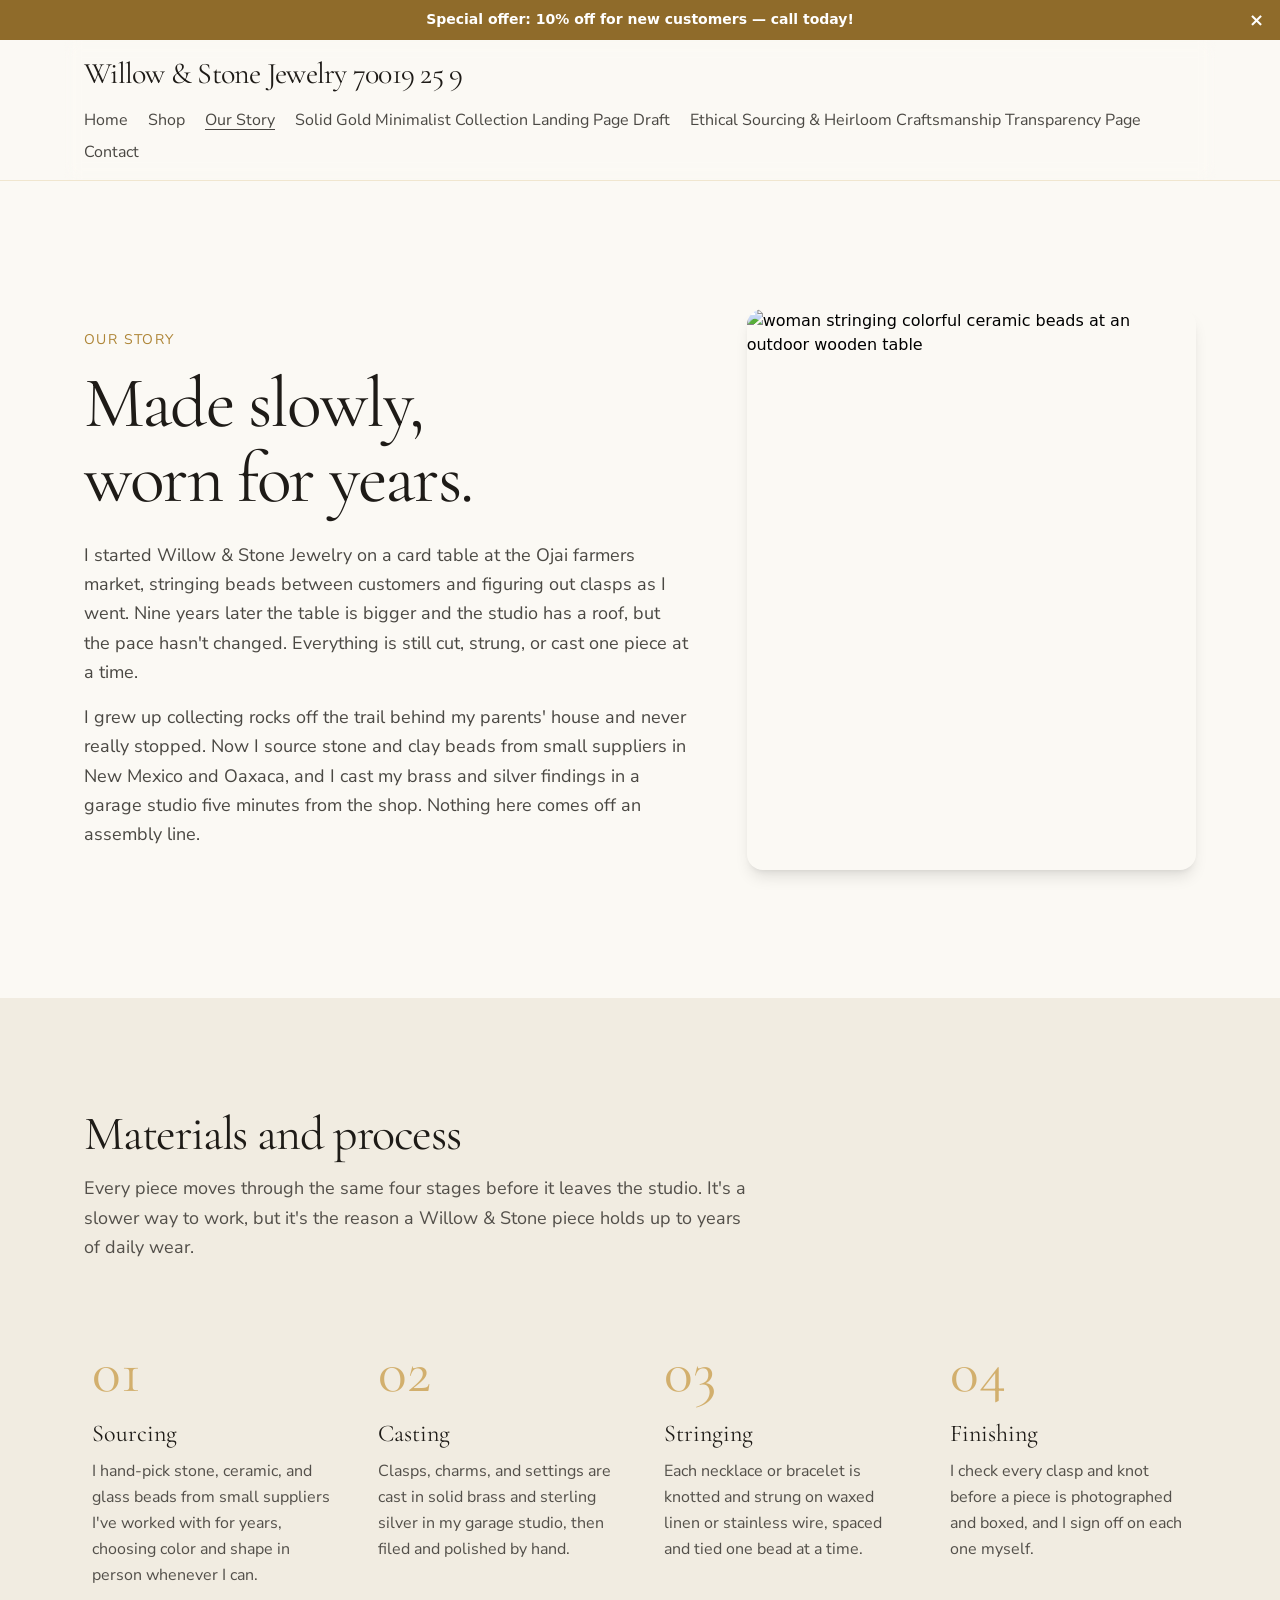
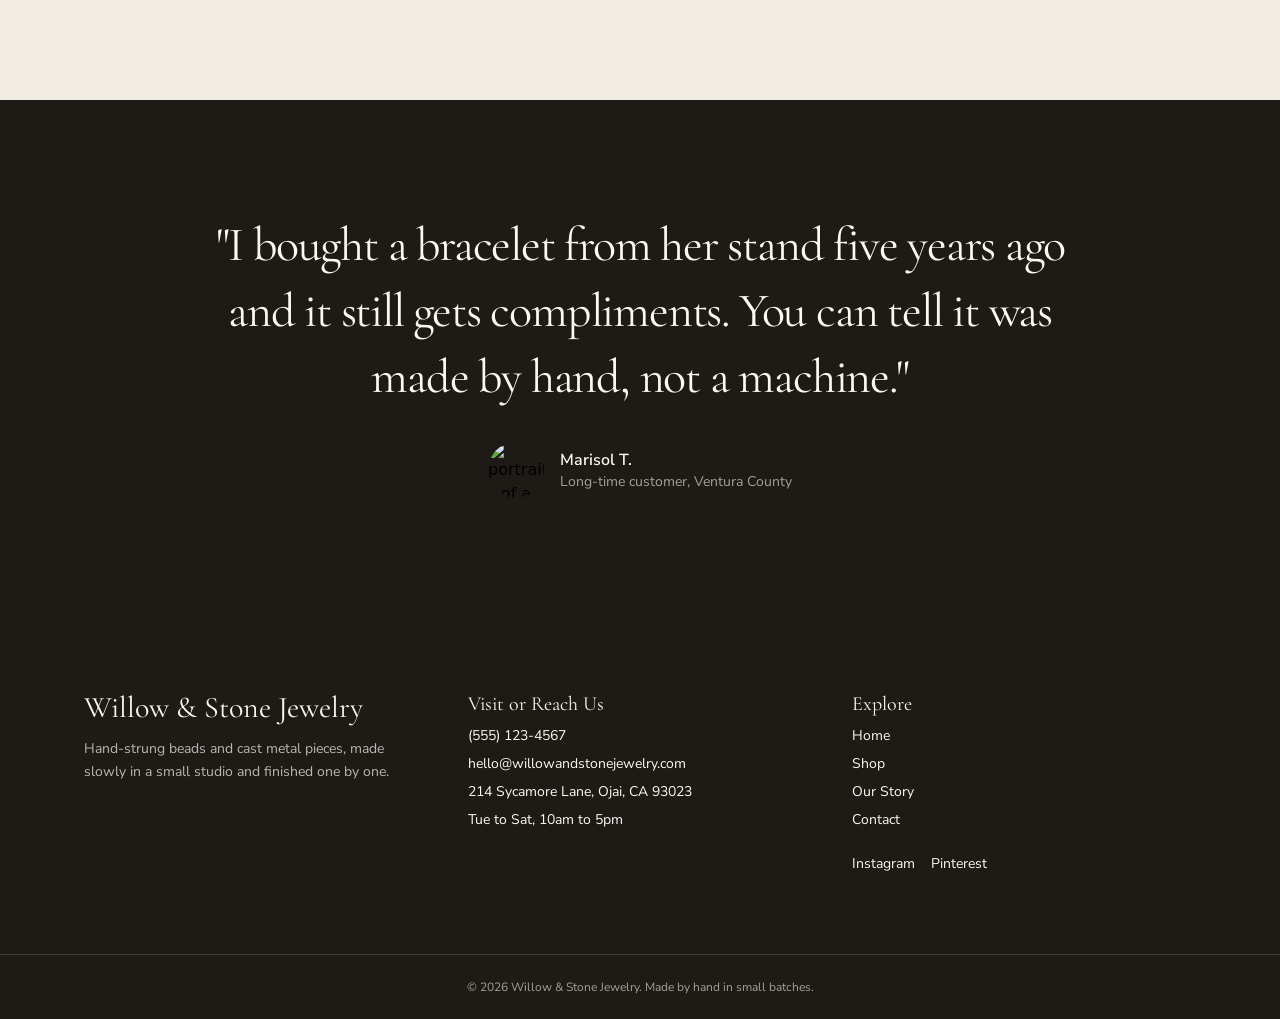
==== commit 99d3914b: "Update the site via Tibly" ====
--- a/about.html
+++ b/about.html
@@ -3,14 +3,14 @@
 <head>
 <meta charset="utf-8">
 <meta name="viewport" content="width=device-width, initial-scale=1">
-<title>Our Story | Willow & Stone Jewelry</title>
-<meta name="description" content="Meet the maker behind Willow & Stone Jewelry and learn how each piece is strung, cast, and finished by hand in a small Ojai studio.">
+<title>Our Story | Willow &amp; Stone Jewelry, Ojai CA</title>
+<meta name="description" content="Meet the maker behind Willow &amp; Stone Jewelry and see how each piece is hand-strung and cast in our Ojai studio.">
 <link rel="canonical" href="https://willow-stone-d40e.sites.tibly.ai/about">
 <meta property="og:type" content="website">
 <meta property="og:url" content="https://willow-stone-d40e.sites.tibly.ai/about">
 <meta property="og:site_name" content="Willow &amp; Stone Jewelry">
-<meta property="og:title" content="Our Story | Willow & Stone Jewelry">
-<meta property="og:description" content="Meet the maker behind Willow & Stone Jewelry and learn how each piece is strung, cast, and finished by hand in a small Ojai studio.">
+<meta property="og:title" content="Our Story | Willow &amp; Stone Jewelry, Ojai CA">
+<meta property="og:description" content="Meet the maker behind Willow &amp; Stone Jewelry and see how each piece is hand-strung and cast in our Ojai studio.">
 <meta name="twitter:card" content="summary_large_image">
 <link rel="icon" href="/favicon.svg" type="image/svg+xml">
 <link rel="preconnect" href="https://fonts.googleapis.com">
@@ -20,7 +20,7 @@
 <script>document.addEventListener('input',function(e){var t=e.target;if(!t||t.type!=='range')return;var c=t.closest&&t.closest('.tibly-ba');if(c)c.style.setProperty('--ba',t.value+'%')});document.addEventListener('pointerdown',function(e){var c=e.target.closest&&e.target.closest('.tibly-ba');if(!c||e.button>0)return;e.preventDefault();var inp=c.querySelector('input[type=range]');var set=function(x){var r=c.getBoundingClientRect();if(!r.width)return;var p=Math.max(0,Math.min(100,(x-r.left)*100/r.width));c.style.setProperty('--ba',p+'%');if(inp)inp.value=Math.round(p)};set(e.clientX);var mv=function(ev){set(ev.clientX)};var up=function(){document.removeEventListener('pointermove',mv);document.removeEventListener('pointerup',up);document.removeEventListener('pointercancel',up)};document.addEventListener('pointermove',mv);document.addEventListener('pointerup',up);document.addEventListener('pointercancel',up)});document.addEventListener('click',function(e){var im=e.target.closest&&e.target.closest('[data-lightbox]');if(!im||!(im.currentSrc||im.src))return;e.preventDefault();var o=document.createElement('div');o.className='tibly-lb';var big=document.createElement('img');big.src=im.currentSrc||im.src;big.alt=im.alt||'';o.appendChild(big);o.addEventListener('click',function(){o.remove()});document.addEventListener('keydown',function esc(ev){if(ev.key==='Escape'){o.remove();document.removeEventListener('keydown',esc)}});document.body.appendChild(o)});document.addEventListener('click',function(e){var x=e.target.closest&&e.target.closest('[data-announce-close]');if(!x)return;var b=x.closest('[data-announce]');if(b){b.style.display='none';try{sessionStorage.setItem('tibly-announce','1')}catch(_){}}});addEventListener('DOMContentLoaded',function(){try{if(sessionStorage.getItem('tibly-announce')==='1'){var b=document.querySelector('[data-announce]');if(b)b.style.display='none'}}catch(_){}if('IntersectionObserver' in window&&!matchMedia('(prefers-reduced-motion:reduce)').matches){var els=document.querySelectorAll('[data-count]');if(els.length){var io=new IntersectionObserver(function(es){es.forEach(function(en){if(!en.isIntersecting)return;io.unobserve(en.target);var el=en.target,s=el.textContent||'',m=s.match(/[\d,]*\d(?:\.\d+)?/);if(!m)return;var raw=m[0],num=parseFloat(raw.replace(/,/g,''));if(!isFinite(num))return;var pre=s.slice(0,m.index),post=s.slice(m.index+raw.length),grp=raw.indexOf(',')>=0,dec=(raw.split('.')[1]||'').length,t0=performance.now();requestAnimationFrame(function tick(now){var p=Math.min((now-t0)/1400,1);p=1-Math.pow(1-p,3);var v=(num*p).toFixed(dec);if(grp)v=Number(v).toLocaleString('en-US',{minimumFractionDigits:dec});el.textContent=pre+v+post;if(p<1)requestAnimationFrame(tick)})})},{rootMargin:'0px 0px -10% 0px'});els.forEach(function(el){io.observe(el)})}}var badge=document.querySelector('[data-tibly-open]');if(badge){var src=document.querySelector('[data-tibly-field="hours"]');var txt=(src&&src.textContent||'').toLowerCase();var days=['sun','mon','tue','wed','thu','fri','sat'];var toMin=function(h,mm,ap){h=+h;mm=+(mm||0);if(ap==='pm'&&h!==12)h+=12;if(ap==='am'&&h===12)h=0;return h*60+mm};var spans=[];var re=/(sun|mon|tue|wed|thu|fri|sat|daily|every ?day)[a-z]*\s*(?:[-\u2013\u2014]\s*(sun|mon|tue|wed|thu|fri|sat)[a-z]*)?\s*:?\s*(\d{1,2})(?::(\d{2}))?\s*(am|pm)?\s*[-\u2013\u2014]\s*(\d{1,2})(?::(\d{2}))?\s*(am|pm)?/g,mm;while((mm=re.exec(txt))){var d1=mm[1].slice(0,3),d2=mm[2],ap1=mm[5]||(mm[8]==='pm'&&+mm[3]<=+mm[6]?'am':mm[8]),o=toMin(mm[3],mm[4],ap1),c=toMin(mm[6],mm[7],mm[8]);var from=d1==='dai'||d1==='eve'?0:days.indexOf(d1),to=d2?days.indexOf(d2.slice(0,3)):(d1==='dai'||d1==='eve'?6:from);if(from<0)continue;for(var d=from;;d=(d+1)%7){spans.push([d,o,c]);if(d===to)break}}if(spans.length){var now=new Date(),cur=now.getDay(),min=now.getHours()*60+now.getMinutes();var open=spans.some(function(s){return s[0]===cur&&min>=s[1]&&min<s[2]});badge.textContent=open?(badge.getAttribute('data-open-text')||'Open now'):(badge.getAttribute('data-closed-text')||'Closed now');badge.setAttribute('data-state',open?'open':'closed');badge.hidden=false}}});</script>
 <style>header a[aria-current="page"]:not(:has(img,svg)){text-decoration:underline;text-underline-offset:4px;text-decoration-thickness:1px}</style>
 <style>#nav-open~[class*="peer-checked:"][class*="fixed"]{min-height:100vh;min-height:100dvh}@media (prefers-reduced-motion:no-preference){label[for="nav-open"] span{transition:transform .3s ease,opacity .2s ease}header:has(#nav-open:checked) label[for="nav-open"]:not([aria-label="Close" i]) span:not(:has(span)):nth-of-type(1){transform:translateY(8px) rotate(45deg)}header:has(#nav-open:checked) label[for="nav-open"]:not([aria-label="Close" i]) span:not(:has(span)):nth-of-type(2){opacity:0}header:has(#nav-open:checked) label[for="nav-open"]:not([aria-label="Close" i]) span:not(:has(span)):nth-of-type(3){transform:translateY(-8px) rotate(-45deg)}#nav-open:checked~[class*="peer-checked:"]{animation:tibly-nav-in .25s ease}#nav-open:checked~[class*="peer-checked:"] label[for="nav-open"]{display:inline-block;animation:tibly-x-in .35s ease}@keyframes tibly-nav-in{from{opacity:0;transform:translateY(10px)}}@keyframes tibly-x-in{from{opacity:0;transform:rotate(-90deg) scale(.6)}}}</style>
-<link rel="stylesheet" href="/styles.css?v=03aaca8c">
+<link rel="stylesheet" href="/styles.css?v=7a0f44b4">
 </head>
 <body>
 <!-- block:header -->
@@ -32,6 +32,8 @@
       <a class="text-ink/80 hover:text-brand-500 transition-colors duration-300" href="/">Home</a>
       <a class="text-ink/80 hover:text-brand-500 transition-colors duration-300" href="/shop">Shop</a>
       <a class="text-ink/80 hover:text-brand-500 transition-colors duration-300" href="/about" aria-current="page">Our Story</a>
+      <a href="/solid-gold-minimalist-jewelry" class="text-ink/80 hover:text-brand-500 transition-colors duration-300">Solid Gold Minimalist Collection Landing Page Draft</a>
+      <a href="/ethically-sourced-handcrafted-jewelry" class="text-ink/80 hover:text-brand-500 transition-colors duration-300">Ethical Sourcing &amp; Heirloom Craftsmanship Transparency Page</a>
       <a class="text-ink/80 hover:text-brand-500 transition-colors duration-300" href="/contact">Contact</a>
      </nav>
     <label for="nav-open" class="md:hidden flex flex-col justify-center gap-1.5 w-8 h-8 cursor-pointer" aria-label="Open menu">
--- a/styles.css
+++ b/styles.css
@@ -1,2 +1,2 @@
 /*! tailwindcss v4.3.2 | MIT License | https://tailwindcss.com */
-@layer properties{@supports (((-webkit-hyphens:none)) and (not (margin-trim:inline))) or ((-moz-orient:inline) and (not (color:rgb(from red r g b)))){*,:before,:after,::backdrop{--tw-rotate-x:initial;--tw-rotate-y:initial;--tw-rotate-z:initial;--tw-skew-x:initial;--tw-skew-y:initial;--tw-space-y-reverse:0;--tw-border-style:solid;--tw-gradient-position:initial;--tw-gradient-from:#0000;--tw-gradient-via:#0000;--tw-gradient-to:#0000;--tw-gradient-stops:initial;--tw-gradient-via-stops:initial;--tw-gradient-from-position:0%;--tw-gradient-via-position:50%;--tw-gradient-to-position:100%;--tw-leading:initial;--tw-font-weight:initial;--tw-tracking:initial;--tw-shadow:0 0 #0000;--tw-shadow-color:initial;--tw-shadow-alpha:100%;--tw-inset-shadow:0 0 #0000;--tw-inset-shadow-color:initial;--tw-inset-shadow-alpha:100%;--tw-ring-color:initial;--tw-ring-shadow:0 0 #0000;--tw-inset-ring-color:initial;--tw-inset-ring-shadow:0 0 #0000;--tw-ring-inset:initial;--tw-ring-offset-width:0px;--tw-ring-offset-color:#fff;--tw-ring-offset-shadow:0 0 #0000;--tw-backdrop-blur:initial;--tw-backdrop-brightness:initial;--tw-backdrop-contrast:initial;--tw-backdrop-grayscale:initial;--tw-backdrop-hue-rotate:initial;--tw-backdrop-invert:initial;--tw-backdrop-opacity:initial;--tw-backdrop-saturate:initial;--tw-backdrop-sepia:initial;--tw-duration:initial;--tw-translate-x:0;--tw-translate-y:0;--tw-translate-z:0}}}@layer theme{:root,:host{--font-sans:ui-sans-serif, system-ui, sans-serif, "Apple Color Emoji", "Segoe UI Emoji", "Segoe UI Symbol", "Noto Color Emoji";--font-mono:ui-monospace, SFMono-Regular, Menlo, Monaco, Consolas, "Liberation Mono", "Courier New", monospace;--spacing:.25rem;--container-xs:20rem;--container-md:28rem;--container-xl:36rem;--container-2xl:42rem;--container-3xl:48rem;--container-4xl:56rem;--container-6xl:72rem;--container-7xl:80rem;--text-xs:.75rem;--text-xs--line-height:calc(1 / .75);--text-sm:.875rem;--text-sm--line-height:calc(1.25 / .875);--text-base:1rem;--text-base--line-height:calc(1.5 / 1);--text-lg:1.125rem;--text-lg--line-height:calc(1.75 / 1.125);--text-xl:1.25rem;--text-xl--line-height:calc(1.75 / 1.25);--text-2xl:1.5rem;--text-2xl--line-height:calc(2 / 1.5);--text-3xl:1.875rem;--text-3xl--line-height:calc(2.25 / 1.875);--text-4xl:2.25rem;--text-4xl--line-height:calc(2.5 / 2.25);--text-5xl:3rem;--text-5xl--line-height:1;--text-6xl:3.75rem;--text-6xl--line-height:1;--text-7xl:4.5rem;--text-7xl--line-height:1;--text-8xl:6rem;--text-8xl--line-height:1;--font-weight-semibold:600;--tracking-tight:-.025em;--tracking-wide:.025em;--tracking-widest:.1em;--leading-tight:1.25;--leading-snug:1.375;--leading-relaxed:1.625;--radius-sm:4px;--radius-md:6px;--radius-lg:10px;--radius-xl:16px;--default-transition-duration:.15s;--default-transition-timing-function:cubic-bezier(.4, 0, .2, 1);--default-font-family:var(--font-sans);--default-mono-font-family:var(--font-mono);--color-brand-50:#faf7f0;--color-brand-100:#f0e6cf;--color-brand-200:#e2cb9c;--color-brand-300:#d2af6d;--color-brand-400:#c29a4e;--color-brand-500:#ae8536;--color-brand-600:#8f6b2a;--color-brand-700:#705422;--color-brand-800:#533e19;--color-brand-900:#382a11;--color-accent-50:#f4f3f1;--color-accent-100:#e5e2dc;--color-accent-200:#cfc9be;--color-accent-300:#b2a896;--color-accent-400:#948877;--color-accent-500:#766a5b;--color-accent-600:#5d5346;--color-accent-700:#473f35;--color-accent-800:#332c25;--color-accent-900:#211c17;--color-surface:#f1ece1;--color-background:#fbf9f4;--color-ink:#1e1b17;--font-display:"Cormorant Garamond", serif;--font-body:"Nunito Sans", sans-serif}}@layer base{*,:after,:before,::backdrop{box-sizing:border-box;border:0 solid;margin:0;padding:0}::file-selector-button{box-sizing:border-box;border:0 solid;margin:0;padding:0}html,:host{-webkit-text-size-adjust:100%;tab-size:4;line-height:1.5;font-family:var(--default-font-family,ui-sans-serif, system-ui, sans-serif, "Apple Color Emoji", "Segoe UI Emoji", "Segoe UI Symbol", "Noto Color Emoji");font-feature-settings:var(--default-font-feature-settings,normal);font-variation-settings:var(--default-font-variation-settings,normal);-webkit-tap-highlight-color:transparent}hr{height:0;color:inherit;border-top-width:1px}abbr:where([title]){-webkit-text-decoration:underline dotted;text-decoration:underline dotted}h1,h2,h3,h4,h5,h6{font-size:inherit;font-weight:inherit}a{color:inherit;-webkit-text-decoration:inherit;-webkit-text-decoration:inherit;-webkit-text-decoration:inherit;text-decoration:inherit}b,strong{font-weight:bolder}code,kbd,samp,pre{font-family:var(--default-mono-font-family,ui-monospace, SFMono-Regular, Menlo, Monaco, Consolas, "Liberation Mono", "Courier New", monospace);font-feature-settings:var(--default-mono-font-feature-settings,normal);font-variation-settings:var(--default-mono-font-variation-settings,normal);font-size:1em}small{font-size:80%}sub,sup{vertical-align:baseline;font-size:75%;line-height:0;position:relative}sub{bottom:-.25em}sup{top:-.5em}table{text-indent:0;border-color:inherit;border-collapse:collapse}:-moz-focusring{outline:auto}progress{vertical-align:baseline}summary{display:list-item}ol,ul,menu{list-style:none}img,svg,video,canvas,audio,iframe,embed,object{vertical-align:middle;display:block}img,video{max-width:100%;height:auto}button,input,select,optgroup,textarea{font:inherit;font-feature-settings:inherit;font-variation-settings:inherit;letter-spacing:inherit;color:inherit;opacity:1;background-color:#0000;border-radius:0}::file-selector-button{font:inherit;font-feature-settings:inherit;font-variation-settings:inherit;letter-spacing:inherit;color:inherit;opacity:1;background-color:#0000;border-radius:0}:where(select:is([multiple],[size])) optgroup{font-weight:bolder}:where(select:is([multiple],[size])) optgroup option{padding-inline-start:20px}::file-selector-button{margin-inline-end:4px}::placeholder{opacity:1}@supports (not ((-webkit-appearance:-apple-pay-button))) or (contain-intrinsic-size:1px){::placeholder{color:currentColor}@supports (color:color-mix(in lab, red, red)){::placeholder{color:color-mix(in oklab, currentcolor 50%, transparent)}}}textarea{resize:vertical}::-webkit-search-decoration{-webkit-appearance:none}::-webkit-date-and-time-value{min-height:1lh;text-align:inherit}::-webkit-datetime-edit{display:inline-flex}::-webkit-datetime-edit-fields-wrapper{padding:0}::-webkit-datetime-edit{padding-block:0}::-webkit-datetime-edit-year-field{padding-block:0}::-webkit-datetime-edit-month-field{padding-block:0}::-webkit-datetime-edit-day-field{padding-block:0}::-webkit-datetime-edit-hour-field{padding-block:0}::-webkit-datetime-edit-minute-field{padding-block:0}::-webkit-datetime-edit-second-field{padding-block:0}::-webkit-datetime-edit-millisecond-field{padding-block:0}::-webkit-datetime-edit-meridiem-field{padding-block:0}::-webkit-calendar-picker-indicator{line-height:1}:-moz-ui-invalid{box-shadow:none}button,input:where([type=button],[type=reset],[type=submit]){appearance:button}::file-selector-button{appearance:button}::-webkit-inner-spin-button{height:auto}::-webkit-outer-spin-button{height:auto}[hidden]:where(:not([hidden=until-found])){display:none!important}}@layer components{.btn{border-radius:var(--radius-lg);background-color:var(--color-brand-500);padding-inline:calc(var(--spacing) * 6);padding-block:calc(var(--spacing) * 3);font-family:var(--font-body);--tw-font-weight:var(--font-weight-semibold);font-weight:var(--font-weight-semibold);color:var(--color-background);transition-property:color,background-color,border-color,outline-color,text-decoration-color,fill,stroke,--tw-gradient-from,--tw-gradient-via,--tw-gradient-to,opacity,box-shadow,transform,translate,scale,rotate,filter,-webkit-backdrop-filter,backdrop-filter,display,content-visibility,overlay,pointer-events;transition-timing-function:var(--tw-ease,var(--default-transition-timing-function));transition-duration:var(--tw-duration,var(--default-transition-duration));--tw-duration:.3s;justify-content:center;align-items:center;transition-duration:.3s;display:inline-flex}@media (hover:hover){.btn:hover{--tw-translate-y:calc(var(--spacing) * -.5);translate:var(--tw-translate-x) var(--tw-translate-y);background-color:var(--color-brand-600)}}.btn:focus{--tw-ring-shadow:var(--tw-ring-inset,) 0 0 0 calc(2px + var(--tw-ring-offset-width)) var(--tw-ring-color,currentcolor);box-shadow:var(--tw-inset-shadow), var(--tw-inset-ring-shadow), var(--tw-ring-offset-shadow), var(--tw-ring-shadow), var(--tw-shadow);--tw-ring-color:var(--color-brand-300);--tw-outline-style:none;outline-style:none}.btn-secondary{border-radius:var(--radius-lg);border-style:var(--tw-border-style);border-width:1px;border-color:var(--color-brand-500);padding-inline:calc(var(--spacing) * 6);padding-block:calc(var(--spacing) * 3);font-family:var(--font-body);--tw-font-weight:var(--font-weight-semibold);font-weight:var(--font-weight-semibold);color:var(--color-brand-600);transition-property:color,background-color,border-color,outline-color,text-decoration-color,fill,stroke,--tw-gradient-from,--tw-gradient-via,--tw-gradient-to,opacity,box-shadow,transform,translate,scale,rotate,filter,-webkit-backdrop-filter,backdrop-filter,display,content-visibility,overlay,pointer-events;transition-timing-function:var(--tw-ease,var(--default-transition-timing-function));transition-duration:var(--tw-duration,var(--default-transition-duration));--tw-duration:.3s;background-color:#0000;justify-content:center;align-items:center;transition-duration:.3s;display:inline-flex}@media (hover:hover){.btn-secondary:hover{--tw-translate-y:calc(var(--spacing) * -.5);translate:var(--tw-translate-x) var(--tw-translate-y);background-color:var(--color-brand-50)}}.btn-secondary:focus{--tw-ring-shadow:var(--tw-ring-inset,) 0 0 0 calc(2px + var(--tw-ring-offset-width)) var(--tw-ring-color,currentcolor);box-shadow:var(--tw-inset-shadow), var(--tw-inset-ring-shadow), var(--tw-ring-offset-shadow), var(--tw-ring-shadow), var(--tw-shadow);--tw-ring-color:var(--color-brand-300);--tw-outline-style:none;outline-style:none}.card{border-radius:var(--radius-xl);background-color:var(--color-surface);padding:calc(var(--spacing) * 6);transition-property:color,background-color,border-color,outline-color,text-decoration-color,fill,stroke,--tw-gradient-from,--tw-gradient-via,--tw-gradient-to,opacity,box-shadow,transform,translate,scale,rotate,filter,-webkit-backdrop-filter,backdrop-filter,display,content-visibility,overlay,pointer-events;transition-timing-function:var(--tw-ease,var(--default-transition-timing-function));transition-duration:var(--tw-duration,var(--default-transition-duration));--tw-duration:.3s;transition-duration:.3s}@media (hover:hover){.card:hover{--tw-translate-y:calc(var(--spacing) * -1);translate:var(--tw-translate-x) var(--tw-translate-y);--tw-shadow:0 10px 15px -3px var(--tw-shadow-color,#0000001a), 0 4px 6px -4px var(--tw-shadow-color,#0000001a);box-shadow:var(--tw-inset-shadow), var(--tw-inset-ring-shadow), var(--tw-ring-offset-shadow), var(--tw-ring-shadow), var(--tw-shadow)}}}@layer utilities{.sr-only{clip-path:inset(50%);white-space:nowrap;border-width:0;width:1px;height:1px;margin:-1px;padding:0;position:absolute;overflow:hidden}.absolute{position:absolute}.fixed{position:fixed}.relative{position:relative}.sticky{position:sticky}.inset-0{inset:0}.top-0{top:0}.top-4{top:calc(var(--spacing) * 4)}.top-full{top:100%}.right-0{right:0}.right-4{right:calc(var(--spacing) * 4)}.left-0{left:0}.isolate{isolation:isolate}.z-10{z-index:10}.z-30{z-index:30}.z-40{z-index:40}.mx-2{margin-inline:calc(var(--spacing) * 2)}.mx-auto{margin-inline:auto}.mt-4{margin-top:calc(var(--spacing) * 4)}.mt-5{margin-top:calc(var(--spacing) * 5)}.mt-6{margin-top:calc(var(--spacing) * 6)}.mt-8{margin-top:calc(var(--spacing) * 8)}.mt-9{margin-top:calc(var(--spacing) * 9)}.mr-auto{margin-right:auto}.mb-1\.5{margin-bottom:calc(var(--spacing) * 1.5)}.mb-2{margin-bottom:calc(var(--spacing) * 2)}.mb-3{margin-bottom:calc(var(--spacing) * 3)}.mb-4{margin-bottom:calc(var(--spacing) * 4)}.mb-5{margin-bottom:calc(var(--spacing) * 5)}.mb-6{margin-bottom:calc(var(--spacing) * 6)}.mb-8{margin-bottom:calc(var(--spacing) * 8)}.mb-10{margin-bottom:calc(var(--spacing) * 10)}.mb-12{margin-bottom:calc(var(--spacing) * 12)}.mb-14{margin-bottom:calc(var(--spacing) * 14)}.block{display:block}.flex{display:flex}.grid{display:grid}.hidden{display:none}.table{display:table}.aspect-\[4\/3\]{aspect-ratio:4/3}.aspect-\[4\/5\]{aspect-ratio:4/5}.h-0\.5{height:calc(var(--spacing) * .5)}.h-8{height:calc(var(--spacing) * 8)}.h-14{height:calc(var(--spacing) * 14)}.h-16{height:calc(var(--spacing) * 16)}.h-\[78vh\]{height:78vh}.h-full{height:100%}.h-px{height:1px}.h-screen{height:100vh}.min-h-\[420px\]{min-height:420px}.w-6{width:calc(var(--spacing) * 6)}.w-8{width:calc(var(--spacing) * 8)}.w-14{width:calc(var(--spacing) * 14)}.w-16{width:calc(var(--spacing) * 16)}.w-20{width:calc(var(--spacing) * 20)}.w-fit{width:fit-content}.w-full{width:100%}.w-max{width:max-content}.max-w-2xl{max-width:var(--container-2xl)}.max-w-3xl{max-width:var(--container-3xl)}.max-w-4xl{max-width:var(--container-4xl)}.max-w-6xl{max-width:var(--container-6xl)}.max-w-7xl{max-width:var(--container-7xl)}.max-w-md{max-width:var(--container-md)}.max-w-prose{max-width:65ch}.max-w-xl{max-width:var(--container-xl)}.max-w-xs{max-width:var(--container-xs)}.shrink-0{flex-shrink:0}.transform{transform:var(--tw-rotate-x,) var(--tw-rotate-y,) var(--tw-rotate-z,) var(--tw-skew-x,) var(--tw-skew-y,)}.animate-\[scroll_25s_linear_infinite\]{animation:25s linear infinite scroll}.cursor-pointer{cursor:pointer}.grid-cols-1{grid-template-columns:repeat(1,minmax(0,1fr))}.flex-col{flex-direction:column}.flex-wrap{flex-wrap:wrap}.items-center{align-items:center}.items-end{align-items:flex-end}.items-start{align-items:flex-start}.justify-between{justify-content:space-between}.justify-center{justify-content:center}.gap-1{gap:var(--spacing)}.gap-1\.5{gap:calc(var(--spacing) * 1.5)}.gap-2{gap:calc(var(--spacing) * 2)}.gap-3{gap:calc(var(--spacing) * 3)}.gap-4{gap:calc(var(--spacing) * 4)}.gap-5{gap:calc(var(--spacing) * 5)}.gap-6{gap:calc(var(--spacing) * 6)}.gap-10{gap:calc(var(--spacing) * 10)}.gap-12{gap:calc(var(--spacing) * 12)}:where(.space-y-2>:not(:last-child)){--tw-space-y-reverse:0;margin-block-start:calc(calc(var(--spacing) * 2) * var(--tw-space-y-reverse));margin-block-end:calc(calc(var(--spacing) * 2) * calc(1 - var(--tw-space-y-reverse)))}:where(.space-y-3>:not(:last-child)){--tw-space-y-reverse:0;margin-block-start:calc(calc(var(--spacing) * 3) * var(--tw-space-y-reverse));margin-block-end:calc(calc(var(--spacing) * 3) * calc(1 - var(--tw-space-y-reverse)))}:where(.space-y-5>:not(:last-child)){--tw-space-y-reverse:0;margin-block-start:calc(calc(var(--spacing) * 5) * var(--tw-space-y-reverse));margin-block-end:calc(calc(var(--spacing) * 5) * calc(1 - var(--tw-space-y-reverse)))}:where(.space-y-8>:not(:last-child)){--tw-space-y-reverse:0;margin-block-start:calc(calc(var(--spacing) * 8) * var(--tw-space-y-reverse));margin-block-end:calc(calc(var(--spacing) * 8) * calc(1 - var(--tw-space-y-reverse)))}.gap-x-5{column-gap:calc(var(--spacing) * 5)}.gap-y-2{row-gap:calc(var(--spacing) * 2)}.overflow-hidden{overflow:hidden}.overflow-y-auto{overflow-y:auto}.rounded-full{border-radius:3.40282e38px}.rounded-lg{border-radius:var(--radius-lg)}.rounded-xl{border-radius:var(--radius-xl)}.border{border-style:var(--tw-border-style);border-width:1px}.border-t{border-top-style:var(--tw-border-style);border-top-width:1px}.border-b{border-bottom-style:var(--tw-border-style);border-bottom-width:1px}.border-background{border-color:var(--color-background)}.border-background\/15{border-color:#fbf9f426}@supports (color:color-mix(in lab, red, red)){.border-background\/15{border-color:color-mix(in oklab, var(--color-background) 15%, transparent)}}.border-brand-100{border-color:var(--color-brand-100)}.border-brand-200{border-color:var(--color-brand-200)}.bg-background{background-color:var(--color-background)}.bg-background\/10{background-color:#fbf9f41a}@supports (color:color-mix(in lab, red, red)){.bg-background\/10{background-color:color-mix(in oklab, var(--color-background) 10%, transparent)}}.bg-background\/95{background-color:#fbf9f4f2}@supports (color:color-mix(in lab, red, red)){.bg-background\/95{background-color:color-mix(in oklab, var(--color-background) 95%, transparent)}}.bg-brand-400{background-color:var(--color-brand-400)}.bg-brand-500{background-color:var(--color-brand-500)}.bg-ink{background-color:var(--color-ink)}.bg-surface{background-color:var(--color-surface)}.bg-surface\/60{background-color:#f1ece199}@supports (color:color-mix(in lab, red, red)){.bg-surface\/60{background-color:color-mix(in oklab, var(--color-surface) 60%, transparent)}}.bg-gradient-to-t{--tw-gradient-position:to top in oklab;background-image:linear-gradient(var(--tw-gradient-stops))}.from-ink\/80{--tw-gradient-from:#1e1b17cc}@supports (color:color-mix(in lab, red, red)){.from-ink\/80{--tw-gradient-from:color-mix(in oklab, var(--color-ink) 80%, transparent)}}.from-ink\/80{--tw-gradient-stops:var(--tw-gradient-via-stops,var(--tw-gradient-position), var(--tw-gradient-from) var(--tw-gradient-from-position), var(--tw-gradient-to) var(--tw-gradient-to-position))}.via-ink\/25{--tw-gradient-via:#1e1b1740}@supports (color:color-mix(in lab, red, red)){.via-ink\/25{--tw-gradient-via:color-mix(in oklab, var(--color-ink) 25%, transparent)}}.via-ink\/25{--tw-gradient-via-stops:var(--tw-gradient-position), var(--tw-gradient-from) var(--tw-gradient-from-position), var(--tw-gradient-via) var(--tw-gradient-via-position), var(--tw-gradient-to) var(--tw-gradient-to-position);--tw-gradient-stops:var(--tw-gradient-via-stops)}.to-transparent{--tw-gradient-to:transparent;--tw-gradient-stops:var(--tw-gradient-via-stops,var(--tw-gradient-position), var(--tw-gradient-from) var(--tw-gradient-from-position), var(--tw-gradient-to) var(--tw-gradient-to-position))}.object-cover{object-fit:cover}.p-4{padding:calc(var(--spacing) * 4)}.p-6{padding:calc(var(--spacing) * 6)}.px-4{padding-inline:calc(var(--spacing) * 4)}.px-5{padding-inline:calc(var(--spacing) * 5)}.px-6{padding-inline:calc(var(--spacing) * 6)}.py-3{padding-block:calc(var(--spacing) * 3)}.py-4{padding-block:calc(var(--spacing) * 4)}.py-6{padding-block:calc(var(--spacing) * 6)}.py-14{padding-block:calc(var(--spacing) * 14)}.py-16{padding-block:calc(var(--spacing) * 16)}.py-20{padding-block:calc(var(--spacing) * 20)}.pt-5{padding-top:calc(var(--spacing) * 5)}.pt-16{padding-top:calc(var(--spacing) * 16)}.pb-10{padding-bottom:calc(var(--spacing) * 10)}.pb-12{padding-bottom:calc(var(--spacing) * 12)}.pb-20{padding-bottom:calc(var(--spacing) * 20)}.pl-2{padding-left:calc(var(--spacing) * 2)}.text-center{text-align:center}.text-left{text-align:left}.font-body{font-family:var(--font-body)}.font-display{font-family:var(--font-display)}.text-2xl{font-size:var(--text-2xl);line-height:var(--tw-leading,var(--text-2xl--line-height))}.text-3xl{font-size:var(--text-3xl);line-height:var(--tw-leading,var(--text-3xl--line-height))}.text-4xl{font-size:var(--text-4xl);line-height:var(--tw-leading,var(--text-4xl--line-height))}.text-5xl{font-size:var(--text-5xl);line-height:var(--tw-leading,var(--text-5xl--line-height))}.text-6xl{font-size:var(--text-6xl);line-height:var(--tw-leading,var(--text-6xl--line-height))}.text-base{font-size:var(--text-base);line-height:var(--tw-leading,var(--text-base--line-height))}.text-lg{font-size:var(--text-lg);line-height:var(--tw-leading,var(--text-lg--line-height))}.text-sm{font-size:var(--text-sm);line-height:var(--tw-leading,var(--text-sm--line-height))}.text-xl{font-size:var(--text-xl);line-height:var(--tw-leading,var(--text-xl--line-height))}.text-xs{font-size:var(--text-xs);line-height:var(--tw-leading,var(--text-xs--line-height))}.leading-\[0\.95\]{--tw-leading:.95;line-height:.95}.leading-\[1\.05\]{--tw-leading:1.05;line-height:1.05}.leading-none{--tw-leading:1;line-height:1}.leading-relaxed{--tw-leading:var(--leading-relaxed);line-height:var(--leading-relaxed)}.leading-snug{--tw-leading:var(--leading-snug);line-height:var(--leading-snug)}.leading-tight{--tw-leading:var(--leading-tight);line-height:var(--leading-tight)}.font-semibold{--tw-font-weight:var(--font-weight-semibold);font-weight:var(--font-weight-semibold)}.tracking-\[0\.2em\]{--tw-tracking:.2em;letter-spacing:.2em}.tracking-\[0\.25em\]{--tw-tracking:.25em;letter-spacing:.25em}.tracking-tight{--tw-tracking:var(--tracking-tight);letter-spacing:var(--tracking-tight)}.tracking-wide{--tw-tracking:var(--tracking-wide);letter-spacing:var(--tracking-wide)}.tracking-widest{--tw-tracking:var(--tracking-widest);letter-spacing:var(--tracking-widest)}.break-words{overflow-wrap:break-word}.whitespace-nowrap{white-space:nowrap}.text-accent-600{color:var(--color-accent-600)}.text-background{color:var(--color-background)}.text-background\/60{color:#fbf9f499}@supports (color:color-mix(in lab, red, red)){.text-background\/60{color:color-mix(in oklab, var(--color-background) 60%, transparent)}}.text-background\/70{color:#fbf9f4b3}@supports (color:color-mix(in lab, red, red)){.text-background\/70{color:color-mix(in oklab, var(--color-background) 70%, transparent)}}.text-background\/80{color:#fbf9f4cc}@supports (color:color-mix(in lab, red, red)){.text-background\/80{color:color-mix(in oklab, var(--color-background) 80%, transparent)}}.text-background\/90{color:#fbf9f4e6}@supports (color:color-mix(in lab, red, red)){.text-background\/90{color:color-mix(in oklab, var(--color-background) 90%, transparent)}}.text-brand-100{color:var(--color-brand-100)}.text-brand-300{color:var(--color-brand-300)}.text-brand-500{color:var(--color-brand-500)}.text-brand-600{color:var(--color-brand-600)}.text-ink{color:var(--color-ink)}.text-ink\/70{color:#1e1b17b3}@supports (color:color-mix(in lab, red, red)){.text-ink\/70{color:color-mix(in oklab, var(--color-ink) 70%, transparent)}}.text-ink\/75{color:#1e1b17bf}@supports (color:color-mix(in lab, red, red)){.text-ink\/75{color:color-mix(in oklab, var(--color-ink) 75%, transparent)}}.text-ink\/80{color:#1e1b17cc}@supports (color:color-mix(in lab, red, red)){.text-ink\/80{color:color-mix(in oklab, var(--color-ink) 80%, transparent)}}.uppercase{text-transform:uppercase}.shadow-lg{--tw-shadow:0 10px 15px -3px var(--tw-shadow-color,#0000001a), 0 4px 6px -4px var(--tw-shadow-color,#0000001a);box-shadow:var(--tw-inset-shadow), var(--tw-inset-ring-shadow), var(--tw-ring-offset-shadow), var(--tw-ring-shadow), var(--tw-shadow)}.ring{--tw-ring-shadow:var(--tw-ring-inset,) 0 0 0 calc(1px + var(--tw-ring-offset-width)) var(--tw-ring-color,currentcolor);box-shadow:var(--tw-inset-shadow), var(--tw-inset-ring-shadow), var(--tw-ring-offset-shadow), var(--tw-ring-shadow), var(--tw-shadow)}.backdrop-blur{--tw-backdrop-blur:blur(8px);-webkit-backdrop-filter:var(--tw-backdrop-blur,) var(--tw-backdrop-brightness,) var(--tw-backdrop-contrast,) var(--tw-backdrop-grayscale,) var(--tw-backdrop-hue-rotate,) var(--tw-backdrop-invert,) var(--tw-backdrop-opacity,) var(--tw-backdrop-saturate,) var(--tw-backdrop-sepia,);backdrop-filter:var(--tw-backdrop-blur,) var(--tw-backdrop-brightness,) var(--tw-backdrop-contrast,) var(--tw-backdrop-grayscale,) var(--tw-backdrop-hue-rotate,) var(--tw-backdrop-invert,) var(--tw-backdrop-opacity,) var(--tw-backdrop-saturate,) var(--tw-backdrop-sepia,)}.transition-colors{transition-property:color,background-color,border-color,outline-color,text-decoration-color,fill,stroke,--tw-gradient-from,--tw-gradient-via,--tw-gradient-to;transition-timing-function:var(--tw-ease,var(--default-transition-timing-function));transition-duration:var(--tw-duration,var(--default-transition-duration))}.duration-300{--tw-duration:.3s;transition-duration:.3s}.peer-checked\:flex:is(:where(.peer):checked~*){display:flex}.placeholder\:text-ink\/40::placeholder{color:#1e1b1766}@supports (color:color-mix(in lab, red, red)){.placeholder\:text-ink\/40::placeholder{color:color-mix(in oklab, var(--color-ink) 40%, transparent)}}@media (hover:hover){.hover\:bg-background\/10:hover{background-color:#fbf9f41a}@supports (color:color-mix(in lab, red, red)){.hover\:bg-background\/10:hover{background-color:color-mix(in oklab, var(--color-background) 10%, transparent)}}.hover\:bg-background\/20:hover{background-color:#fbf9f433}@supports (color:color-mix(in lab, red, red)){.hover\:bg-background\/20:hover{background-color:color-mix(in oklab, var(--color-background) 20%, transparent)}}.hover\:bg-brand-50:hover{background-color:var(--color-brand-50)}.hover\:text-brand-300:hover{color:var(--color-brand-300)}.hover\:text-brand-500:hover{color:var(--color-brand-500)}}.focus\:ring-2:focus{--tw-ring-shadow:var(--tw-ring-inset,) 0 0 0 calc(2px + var(--tw-ring-offset-width)) var(--tw-ring-color,currentcolor);box-shadow:var(--tw-inset-shadow), var(--tw-inset-ring-shadow), var(--tw-ring-offset-shadow), var(--tw-ring-shadow), var(--tw-shadow)}.focus\:ring-brand-300:focus{--tw-ring-color:var(--color-brand-300)}.focus\:outline-none:focus{--tw-outline-style:none;outline-style:none}@media (min-width:40rem){.sm\:block{display:block}.sm\:h-20{height:calc(var(--spacing) * 20)}.sm\:w-20{width:calc(var(--spacing) * 20)}.sm\:w-auto{width:auto}.sm\:grid-cols-2{grid-template-columns:repeat(2,minmax(0,1fr))}.sm\:p-8{padding:calc(var(--spacing) * 8)}.sm\:px-14{padding-inline:calc(var(--spacing) * 14)}.sm\:py-16{padding-block:calc(var(--spacing) * 16)}.sm\:pb-16{padding-bottom:calc(var(--spacing) * 16)}.sm\:text-3xl{font-size:var(--text-3xl);line-height:var(--tw-leading,var(--text-3xl--line-height))}.sm\:text-5xl{font-size:var(--text-5xl);line-height:var(--tw-leading,var(--text-5xl--line-height))}.sm\:text-6xl{font-size:var(--text-6xl);line-height:var(--tw-leading,var(--text-6xl--line-height))}.sm\:text-base{font-size:var(--text-base);line-height:var(--tw-leading,var(--text-base--line-height))}.sm\:text-lg{font-size:var(--text-lg);line-height:var(--tw-leading,var(--text-lg--line-height))}.sm\:text-sm{font-size:var(--text-sm);line-height:var(--tw-leading,var(--text-sm--line-height))}}@media (min-width:48rem){.md\:top-6{top:calc(var(--spacing) * 6)}.md\:right-6{right:calc(var(--spacing) * 6)}.md\:order-1{order:1}.md\:order-2{order:2}.md\:col-span-5{grid-column:span 5/span 5}.md\:col-span-7{grid-column:span 7/span 7}.md\:mb-16{margin-bottom:calc(var(--spacing) * 16)}.md\:mb-20{margin-bottom:calc(var(--spacing) * 20)}.md\:flex{display:flex}.md\:hidden{display:none}.md\:h-28{height:calc(var(--spacing) * 28)}.md\:w-28{width:calc(var(--spacing) * 28)}.md\:grid-cols-3{grid-template-columns:repeat(3,minmax(0,1fr))}.md\:grid-cols-4{grid-template-columns:repeat(4,minmax(0,1fr))}.md\:grid-cols-12{grid-template-columns:repeat(12,minmax(0,1fr))}.md\:gap-6{gap:calc(var(--spacing) * 6)}.md\:gap-8{gap:calc(var(--spacing) * 8)}.md\:p-8{padding:calc(var(--spacing) * 8)}.md\:p-10{padding:calc(var(--spacing) * 10)}.md\:px-20{padding-inline:calc(var(--spacing) * 20)}.md\:py-20{padding-block:calc(var(--spacing) * 20)}.md\:py-28{padding-block:calc(var(--spacing) * 28)}.md\:py-32{padding-block:calc(var(--spacing) * 32)}.md\:pt-24{padding-top:calc(var(--spacing) * 24)}.md\:pr-8{padding-right:calc(var(--spacing) * 8)}.md\:pb-14{padding-bottom:calc(var(--spacing) * 14)}.md\:pb-20{padding-bottom:calc(var(--spacing) * 20)}.md\:pb-28{padding-bottom:calc(var(--spacing) * 28)}.md\:text-5xl{font-size:var(--text-5xl);line-height:var(--tw-leading,var(--text-5xl--line-height))}.md\:text-6xl{font-size:var(--text-6xl);line-height:var(--tw-leading,var(--text-6xl--line-height))}.md\:text-7xl{font-size:var(--text-7xl);line-height:var(--tw-leading,var(--text-7xl--line-height))}.md\:text-8xl{font-size:var(--text-8xl);line-height:var(--tw-leading,var(--text-8xl--line-height))}}@media (min-width:64rem){.lg\:col-span-2{grid-column:span 2/span 2}.lg\:col-span-3{grid-column:span 3/span 3}.lg\:h-36{height:calc(var(--spacing) * 36)}.lg\:w-36{width:calc(var(--spacing) * 36)}.lg\:grid-cols-5{grid-template-columns:repeat(5,minmax(0,1fr))}.lg\:gap-16{gap:calc(var(--spacing) * 16)}}}[data-tb-bg]{position:relative}.tb-bg{pointer-events:none;position:absolute;inset:0;overflow:hidden}.tb-bg video,.tb-bg img{object-fit:cover;width:100%;height:100%}.tb-bg-tint{background:#000;position:absolute;inset:0}[data-tb-bg]>:not(.tb-bg){z-index:1;position:relative}@media (prefers-reduced-motion:reduce){.tb-bg video{display:none}}@property --tw-rotate-x{syntax:"*";inherits:false}@property --tw-rotate-y{syntax:"*";inherits:false}@property --tw-rotate-z{syntax:"*";inherits:false}@property --tw-skew-x{syntax:"*";inherits:false}@property --tw-skew-y{syntax:"*";inherits:false}@property --tw-space-y-reverse{syntax:"*";inherits:false;initial-value:0}@property --tw-border-style{syntax:"*";inherits:false;initial-value:solid}@property --tw-gradient-position{syntax:"*";inherits:false}@property --tw-gradient-from{syntax:"<color>";inherits:false;initial-value:#0000}@property --tw-gradient-via{syntax:"<color>";inherits:false;initial-value:#0000}@property --tw-gradient-to{syntax:"<color>";inherits:false;initial-value:#0000}@property --tw-gradient-stops{syntax:"*";inherits:false}@property --tw-gradient-via-stops{syntax:"*";inherits:false}@property --tw-gradient-from-position{syntax:"<length-percentage>";inherits:false;initial-value:0%}@property --tw-gradient-via-position{syntax:"<length-percentage>";inherits:false;initial-value:50%}@property --tw-gradient-to-position{syntax:"<length-percentage>";inherits:false;initial-value:100%}@property --tw-leading{syntax:"*";inherits:false}@property --tw-font-weight{syntax:"*";inherits:false}@property --tw-tracking{syntax:"*";inherits:false}@property --tw-shadow{syntax:"*";inherits:false;initial-value:0 0 #0000}@property --tw-shadow-color{syntax:"*";inherits:false}@property --tw-shadow-alpha{syntax:"<percentage>";inherits:false;initial-value:100%}@property --tw-inset-shadow{syntax:"*";inherits:false;initial-value:0 0 #0000}@property --tw-inset-shadow-color{syntax:"*";inherits:false}@property --tw-inset-shadow-alpha{syntax:"<percentage>";inherits:false;initial-value:100%}@property --tw-ring-color{syntax:"*";inherits:false}@property --tw-ring-shadow{syntax:"*";inherits:false;initial-value:0 0 #0000}@property --tw-inset-ring-color{syntax:"*";inherits:false}@property --tw-inset-ring-shadow{syntax:"*";inherits:false;initial-value:0 0 #0000}@property --tw-ring-inset{syntax:"*";inherits:false}@property --tw-ring-offset-width{syntax:"<length>";inherits:false;initial-value:0}@property --tw-ring-offset-color{syntax:"*";inherits:false;initial-value:#fff}@property --tw-ring-offset-shadow{syntax:"*";inherits:false;initial-value:0 0 #0000}@property --tw-backdrop-blur{syntax:"*";inherits:false}@property --tw-backdrop-brightness{syntax:"*";inherits:false}@property --tw-backdrop-contrast{syntax:"*";inherits:false}@property --tw-backdrop-grayscale{syntax:"*";inherits:false}@property --tw-backdrop-hue-rotate{syntax:"*";inherits:false}@property --tw-backdrop-invert{syntax:"*";inherits:false}@property --tw-backdrop-opacity{syntax:"*";inherits:false}@property --tw-backdrop-saturate{syntax:"*";inherits:false}@property --tw-backdrop-sepia{syntax:"*";inherits:false}@property --tw-duration{syntax:"*";inherits:false}@property --tw-translate-x{syntax:"*";inherits:false;initial-value:0}@property --tw-translate-y{syntax:"*";inherits:false;initial-value:0}@property --tw-translate-z{syntax:"*";inherits:false;initial-value:0}+@layer properties{@supports (((-webkit-hyphens:none)) and (not (margin-trim:inline))) or ((-moz-orient:inline) and (not (color:rgb(from red r g b)))){*,:before,:after,::backdrop{--tw-rotate-x:initial;--tw-rotate-y:initial;--tw-rotate-z:initial;--tw-skew-x:initial;--tw-skew-y:initial;--tw-space-y-reverse:0;--tw-border-style:solid;--tw-gradient-position:initial;--tw-gradient-from:#0000;--tw-gradient-via:#0000;--tw-gradient-to:#0000;--tw-gradient-stops:initial;--tw-gradient-via-stops:initial;--tw-gradient-from-position:0%;--tw-gradient-via-position:50%;--tw-gradient-to-position:100%;--tw-leading:initial;--tw-font-weight:initial;--tw-tracking:initial;--tw-shadow:0 0 #0000;--tw-shadow-color:initial;--tw-shadow-alpha:100%;--tw-inset-shadow:0 0 #0000;--tw-inset-shadow-color:initial;--tw-inset-shadow-alpha:100%;--tw-ring-color:initial;--tw-ring-shadow:0 0 #0000;--tw-inset-ring-color:initial;--tw-inset-ring-shadow:0 0 #0000;--tw-ring-inset:initial;--tw-ring-offset-width:0px;--tw-ring-offset-color:#fff;--tw-ring-offset-shadow:0 0 #0000;--tw-backdrop-blur:initial;--tw-backdrop-brightness:initial;--tw-backdrop-contrast:initial;--tw-backdrop-grayscale:initial;--tw-backdrop-hue-rotate:initial;--tw-backdrop-invert:initial;--tw-backdrop-opacity:initial;--tw-backdrop-saturate:initial;--tw-backdrop-sepia:initial;--tw-duration:initial;--tw-translate-x:0;--tw-translate-y:0;--tw-translate-z:0}}}@layer theme{:root,:host{--font-sans:ui-sans-serif, system-ui, sans-serif, "Apple Color Emoji", "Segoe UI Emoji", "Segoe UI Symbol", "Noto Color Emoji";--font-mono:ui-monospace, SFMono-Regular, Menlo, Monaco, Consolas, "Liberation Mono", "Courier New", monospace;--color-red-600:oklch(57.7% .245 27.325);--spacing:.25rem;--container-xs:20rem;--container-md:28rem;--container-xl:36rem;--container-2xl:42rem;--container-3xl:48rem;--container-4xl:56rem;--container-6xl:72rem;--container-7xl:80rem;--text-xs:.75rem;--text-xs--line-height:calc(1 / .75);--text-sm:.875rem;--text-sm--line-height:calc(1.25 / .875);--text-base:1rem;--text-base--line-height:calc(1.5 / 1);--text-lg:1.125rem;--text-lg--line-height:calc(1.75 / 1.125);--text-xl:1.25rem;--text-xl--line-height:calc(1.75 / 1.25);--text-2xl:1.5rem;--text-2xl--line-height:calc(2 / 1.5);--text-3xl:1.875rem;--text-3xl--line-height:calc(2.25 / 1.875);--text-4xl:2.25rem;--text-4xl--line-height:calc(2.5 / 2.25);--text-5xl:3rem;--text-5xl--line-height:1;--text-6xl:3.75rem;--text-6xl--line-height:1;--text-7xl:4.5rem;--text-7xl--line-height:1;--text-8xl:6rem;--text-8xl--line-height:1;--font-weight-semibold:600;--tracking-tight:-.025em;--tracking-wide:.025em;--tracking-widest:.1em;--leading-tight:1.25;--leading-snug:1.375;--leading-relaxed:1.625;--radius-sm:4px;--radius-md:6px;--radius-lg:10px;--radius-xl:16px;--default-transition-duration:.15s;--default-transition-timing-function:cubic-bezier(.4, 0, .2, 1);--default-font-family:var(--font-sans);--default-mono-font-family:var(--font-mono);--color-brand-50:#faf7f0;--color-brand-100:#f0e6cf;--color-brand-200:#e2cb9c;--color-brand-300:#d2af6d;--color-brand-400:#c29a4e;--color-brand-500:#ae8536;--color-brand-600:#8f6b2a;--color-brand-700:#705422;--color-brand-800:#533e19;--color-brand-900:#382a11;--color-accent-50:#f4f3f1;--color-accent-100:#e5e2dc;--color-accent-200:#cfc9be;--color-accent-300:#b2a896;--color-accent-400:#948877;--color-accent-500:#766a5b;--color-accent-600:#5d5346;--color-accent-700:#473f35;--color-accent-800:#332c25;--color-accent-900:#211c17;--color-surface:#f1ece1;--color-background:#fbf9f4;--color-ink:#1e1b17;--font-display:"Cormorant Garamond", serif;--font-body:"Nunito Sans", sans-serif}}@layer base{*,:after,:before,::backdrop{box-sizing:border-box;border:0 solid;margin:0;padding:0}::file-selector-button{box-sizing:border-box;border:0 solid;margin:0;padding:0}html,:host{-webkit-text-size-adjust:100%;tab-size:4;line-height:1.5;font-family:var(--default-font-family,ui-sans-serif, system-ui, sans-serif, "Apple Color Emoji", "Segoe UI Emoji", "Segoe UI Symbol", "Noto Color Emoji");font-feature-settings:var(--default-font-feature-settings,normal);font-variation-settings:var(--default-font-variation-settings,normal);-webkit-tap-highlight-color:transparent}hr{height:0;color:inherit;border-top-width:1px}abbr:where([title]){-webkit-text-decoration:underline dotted;text-decoration:underline dotted}h1,h2,h3,h4,h5,h6{font-size:inherit;font-weight:inherit}a{color:inherit;-webkit-text-decoration:inherit;-webkit-text-decoration:inherit;-webkit-text-decoration:inherit;text-decoration:inherit}b,strong{font-weight:bolder}code,kbd,samp,pre{font-family:var(--default-mono-font-family,ui-monospace, SFMono-Regular, Menlo, Monaco, Consolas, "Liberation Mono", "Courier New", monospace);font-feature-settings:var(--default-mono-font-feature-settings,normal);font-variation-settings:var(--default-mono-font-variation-settings,normal);font-size:1em}small{font-size:80%}sub,sup{vertical-align:baseline;font-size:75%;line-height:0;position:relative}sub{bottom:-.25em}sup{top:-.5em}table{text-indent:0;border-color:inherit;border-collapse:collapse}:-moz-focusring{outline:auto}progress{vertical-align:baseline}summary{display:list-item}ol,ul,menu{list-style:none}img,svg,video,canvas,audio,iframe,embed,object{vertical-align:middle;display:block}img,video{max-width:100%;height:auto}button,input,select,optgroup,textarea{font:inherit;font-feature-settings:inherit;font-variation-settings:inherit;letter-spacing:inherit;color:inherit;opacity:1;background-color:#0000;border-radius:0}::file-selector-button{font:inherit;font-feature-settings:inherit;font-variation-settings:inherit;letter-spacing:inherit;color:inherit;opacity:1;background-color:#0000;border-radius:0}:where(select:is([multiple],[size])) optgroup{font-weight:bolder}:where(select:is([multiple],[size])) optgroup option{padding-inline-start:20px}::file-selector-button{margin-inline-end:4px}::placeholder{opacity:1}@supports (not ((-webkit-appearance:-apple-pay-button))) or (contain-intrinsic-size:1px){::placeholder{color:currentColor}@supports (color:color-mix(in lab, red, red)){::placeholder{color:color-mix(in oklab, currentcolor 50%, transparent)}}}textarea{resize:vertical}::-webkit-search-decoration{-webkit-appearance:none}::-webkit-date-and-time-value{min-height:1lh;text-align:inherit}::-webkit-datetime-edit{display:inline-flex}::-webkit-datetime-edit-fields-wrapper{padding:0}::-webkit-datetime-edit{padding-block:0}::-webkit-datetime-edit-year-field{padding-block:0}::-webkit-datetime-edit-month-field{padding-block:0}::-webkit-datetime-edit-day-field{padding-block:0}::-webkit-datetime-edit-hour-field{padding-block:0}::-webkit-datetime-edit-minute-field{padding-block:0}::-webkit-datetime-edit-second-field{padding-block:0}::-webkit-datetime-edit-millisecond-field{padding-block:0}::-webkit-datetime-edit-meridiem-field{padding-block:0}::-webkit-calendar-picker-indicator{line-height:1}:-moz-ui-invalid{box-shadow:none}button,input:where([type=button],[type=reset],[type=submit]){appearance:button}::file-selector-button{appearance:button}::-webkit-inner-spin-button{height:auto}::-webkit-outer-spin-button{height:auto}[hidden]:where(:not([hidden=until-found])){display:none!important}}@layer components{.btn{border-radius:var(--radius-lg);background-color:var(--color-brand-500);padding-inline:calc(var(--spacing) * 6);padding-block:calc(var(--spacing) * 3);font-family:var(--font-body);--tw-font-weight:var(--font-weight-semibold);font-weight:var(--font-weight-semibold);color:var(--color-background);transition-property:color,background-color,border-color,outline-color,text-decoration-color,fill,stroke,--tw-gradient-from,--tw-gradient-via,--tw-gradient-to,opacity,box-shadow,transform,translate,scale,rotate,filter,-webkit-backdrop-filter,backdrop-filter,display,content-visibility,overlay,pointer-events;transition-timing-function:var(--tw-ease,var(--default-transition-timing-function));transition-duration:var(--tw-duration,var(--default-transition-duration));--tw-duration:.3s;justify-content:center;align-items:center;transition-duration:.3s;display:inline-flex}@media (hover:hover){.btn:hover{--tw-translate-y:calc(var(--spacing) * -.5);translate:var(--tw-translate-x) var(--tw-translate-y);background-color:var(--color-brand-600)}}.btn:focus{--tw-ring-shadow:var(--tw-ring-inset,) 0 0 0 calc(2px + var(--tw-ring-offset-width)) var(--tw-ring-color,currentcolor);box-shadow:var(--tw-inset-shadow), var(--tw-inset-ring-shadow), var(--tw-ring-offset-shadow), var(--tw-ring-shadow), var(--tw-shadow);--tw-ring-color:var(--color-brand-300);--tw-outline-style:none;outline-style:none}.btn-secondary{border-radius:var(--radius-lg);border-style:var(--tw-border-style);border-width:1px;border-color:var(--color-brand-500);padding-inline:calc(var(--spacing) * 6);padding-block:calc(var(--spacing) * 3);font-family:var(--font-body);--tw-font-weight:var(--font-weight-semibold);font-weight:var(--font-weight-semibold);color:var(--color-brand-600);transition-property:color,background-color,border-color,outline-color,text-decoration-color,fill,stroke,--tw-gradient-from,--tw-gradient-via,--tw-gradient-to,opacity,box-shadow,transform,translate,scale,rotate,filter,-webkit-backdrop-filter,backdrop-filter,display,content-visibility,overlay,pointer-events;transition-timing-function:var(--tw-ease,var(--default-transition-timing-function));transition-duration:var(--tw-duration,var(--default-transition-duration));--tw-duration:.3s;background-color:#0000;justify-content:center;align-items:center;transition-duration:.3s;display:inline-flex}@media (hover:hover){.btn-secondary:hover{--tw-translate-y:calc(var(--spacing) * -.5);translate:var(--tw-translate-x) var(--tw-translate-y);background-color:var(--color-brand-50)}}.btn-secondary:focus{--tw-ring-shadow:var(--tw-ring-inset,) 0 0 0 calc(2px + var(--tw-ring-offset-width)) var(--tw-ring-color,currentcolor);box-shadow:var(--tw-inset-shadow), var(--tw-inset-ring-shadow), var(--tw-ring-offset-shadow), var(--tw-ring-shadow), var(--tw-shadow);--tw-ring-color:var(--color-brand-300);--tw-outline-style:none;outline-style:none}.card{border-radius:var(--radius-xl);background-color:var(--color-surface);padding:calc(var(--spacing) * 6);transition-property:color,background-color,border-color,outline-color,text-decoration-color,fill,stroke,--tw-gradient-from,--tw-gradient-via,--tw-gradient-to,opacity,box-shadow,transform,translate,scale,rotate,filter,-webkit-backdrop-filter,backdrop-filter,display,content-visibility,overlay,pointer-events;transition-timing-function:var(--tw-ease,var(--default-transition-timing-function));transition-duration:var(--tw-duration,var(--default-transition-duration));--tw-duration:.3s;transition-duration:.3s}@media (hover:hover){.card:hover{--tw-translate-y:calc(var(--spacing) * -1);translate:var(--tw-translate-x) var(--tw-translate-y);--tw-shadow:0 10px 15px -3px var(--tw-shadow-color,#0000001a), 0 4px 6px -4px var(--tw-shadow-color,#0000001a);box-shadow:var(--tw-inset-shadow), var(--tw-inset-ring-shadow), var(--tw-ring-offset-shadow), var(--tw-ring-shadow), var(--tw-shadow)}}}@layer utilities{.sr-only{clip-path:inset(50%);white-space:nowrap;border-width:0;width:1px;height:1px;margin:-1px;padding:0;position:absolute;overflow:hidden}.absolute{position:absolute}.fixed{position:fixed}.relative{position:relative}.sticky{position:sticky}.inset-0{inset:0}.top-0{top:0}.top-4{top:calc(var(--spacing) * 4)}.top-full{top:100%}.right-0{right:0}.right-4{right:calc(var(--spacing) * 4)}.left-0{left:0}.isolate{isolation:isolate}.z-10{z-index:10}.z-30{z-index:30}.z-40{z-index:40}.mx-2{margin-inline:calc(var(--spacing) * 2)}.mx-auto{margin-inline:auto}.mt-4{margin-top:calc(var(--spacing) * 4)}.mt-5{margin-top:calc(var(--spacing) * 5)}.mt-6{margin-top:calc(var(--spacing) * 6)}.mt-8{margin-top:calc(var(--spacing) * 8)}.mt-9{margin-top:calc(var(--spacing) * 9)}.mr-auto{margin-right:auto}.mb-1\.5{margin-bottom:calc(var(--spacing) * 1.5)}.mb-2{margin-bottom:calc(var(--spacing) * 2)}.mb-3{margin-bottom:calc(var(--spacing) * 3)}.mb-4{margin-bottom:calc(var(--spacing) * 4)}.mb-5{margin-bottom:calc(var(--spacing) * 5)}.mb-6{margin-bottom:calc(var(--spacing) * 6)}.mb-8{margin-bottom:calc(var(--spacing) * 8)}.mb-10{margin-bottom:calc(var(--spacing) * 10)}.mb-12{margin-bottom:calc(var(--spacing) * 12)}.mb-14{margin-bottom:calc(var(--spacing) * 14)}.block{display:block}.flex{display:flex}.grid{display:grid}.hidden{display:none}.table{display:table}.aspect-\[4\/3\]{aspect-ratio:4/3}.aspect-\[4\/5\]{aspect-ratio:4/5}.h-0\.5{height:calc(var(--spacing) * .5)}.h-8{height:calc(var(--spacing) * 8)}.h-14{height:calc(var(--spacing) * 14)}.h-16{height:calc(var(--spacing) * 16)}.h-\[78vh\]{height:78vh}.h-full{height:100%}.h-px{height:1px}.h-screen{height:100vh}.min-h-\[420px\]{min-height:420px}.w-6{width:calc(var(--spacing) * 6)}.w-8{width:calc(var(--spacing) * 8)}.w-14{width:calc(var(--spacing) * 14)}.w-16{width:calc(var(--spacing) * 16)}.w-20{width:calc(var(--spacing) * 20)}.w-fit{width:fit-content}.w-full{width:100%}.w-max{width:max-content}.max-w-2xl{max-width:var(--container-2xl)}.max-w-3xl{max-width:var(--container-3xl)}.max-w-4xl{max-width:var(--container-4xl)}.max-w-6xl{max-width:var(--container-6xl)}.max-w-7xl{max-width:var(--container-7xl)}.max-w-md{max-width:var(--container-md)}.max-w-prose{max-width:65ch}.max-w-xl{max-width:var(--container-xl)}.max-w-xs{max-width:var(--container-xs)}.shrink-0{flex-shrink:0}.transform{transform:var(--tw-rotate-x,) var(--tw-rotate-y,) var(--tw-rotate-z,) var(--tw-skew-x,) var(--tw-skew-y,)}.animate-\[scroll_25s_linear_infinite\]{animation:25s linear infinite scroll}.cursor-pointer{cursor:pointer}.grid-cols-1{grid-template-columns:repeat(1,minmax(0,1fr))}.flex-col{flex-direction:column}.flex-wrap{flex-wrap:wrap}.items-center{align-items:center}.items-end{align-items:flex-end}.items-start{align-items:flex-start}.justify-between{justify-content:space-between}.justify-center{justify-content:center}.gap-1{gap:var(--spacing)}.gap-1\.5{gap:calc(var(--spacing) * 1.5)}.gap-2{gap:calc(var(--spacing) * 2)}.gap-3{gap:calc(var(--spacing) * 3)}.gap-4{gap:calc(var(--spacing) * 4)}.gap-5{gap:calc(var(--spacing) * 5)}.gap-6{gap:calc(var(--spacing) * 6)}.gap-10{gap:calc(var(--spacing) * 10)}.gap-12{gap:calc(var(--spacing) * 12)}:where(.space-y-2>:not(:last-child)){--tw-space-y-reverse:0;margin-block-start:calc(calc(var(--spacing) * 2) * var(--tw-space-y-reverse));margin-block-end:calc(calc(var(--spacing) * 2) * calc(1 - var(--tw-space-y-reverse)))}:where(.space-y-3>:not(:last-child)){--tw-space-y-reverse:0;margin-block-start:calc(calc(var(--spacing) * 3) * var(--tw-space-y-reverse));margin-block-end:calc(calc(var(--spacing) * 3) * calc(1 - var(--tw-space-y-reverse)))}:where(.space-y-5>:not(:last-child)){--tw-space-y-reverse:0;margin-block-start:calc(calc(var(--spacing) * 5) * var(--tw-space-y-reverse));margin-block-end:calc(calc(var(--spacing) * 5) * calc(1 - var(--tw-space-y-reverse)))}:where(.space-y-8>:not(:last-child)){--tw-space-y-reverse:0;margin-block-start:calc(calc(var(--spacing) * 8) * var(--tw-space-y-reverse));margin-block-end:calc(calc(var(--spacing) * 8) * calc(1 - var(--tw-space-y-reverse)))}.gap-x-5{column-gap:calc(var(--spacing) * 5)}.gap-y-2{row-gap:calc(var(--spacing) * 2)}.overflow-hidden{overflow:hidden}.overflow-y-auto{overflow-y:auto}.rounded-full{border-radius:3.40282e38px}.rounded-lg{border-radius:var(--radius-lg)}.rounded-xl{border-radius:var(--radius-xl)}.border{border-style:var(--tw-border-style);border-width:1px}.border-t{border-top-style:var(--tw-border-style);border-top-width:1px}.border-b{border-bottom-style:var(--tw-border-style);border-bottom-width:1px}.border-background{border-color:var(--color-background)}.border-background\/15{border-color:#fbf9f426}@supports (color:color-mix(in lab, red, red)){.border-background\/15{border-color:color-mix(in oklab, var(--color-background) 15%, transparent)}}.border-brand-100{border-color:var(--color-brand-100)}.border-brand-200{border-color:var(--color-brand-200)}.bg-background{background-color:var(--color-background)}.bg-background\/10{background-color:#fbf9f41a}@supports (color:color-mix(in lab, red, red)){.bg-background\/10{background-color:color-mix(in oklab, var(--color-background) 10%, transparent)}}.bg-background\/95{background-color:#fbf9f4f2}@supports (color:color-mix(in lab, red, red)){.bg-background\/95{background-color:color-mix(in oklab, var(--color-background) 95%, transparent)}}.bg-brand-400{background-color:var(--color-brand-400)}.bg-brand-500{background-color:var(--color-brand-500)}.bg-ink{background-color:var(--color-ink)}.bg-surface{background-color:var(--color-surface)}.bg-surface\/60{background-color:#f1ece199}@supports (color:color-mix(in lab, red, red)){.bg-surface\/60{background-color:color-mix(in oklab, var(--color-surface) 60%, transparent)}}.bg-gradient-to-t{--tw-gradient-position:to top in oklab;background-image:linear-gradient(var(--tw-gradient-stops))}.from-ink\/80{--tw-gradient-from:#1e1b17cc}@supports (color:color-mix(in lab, red, red)){.from-ink\/80{--tw-gradient-from:color-mix(in oklab, var(--color-ink) 80%, transparent)}}.from-ink\/80{--tw-gradient-stops:var(--tw-gradient-via-stops,var(--tw-gradient-position), var(--tw-gradient-from) var(--tw-gradient-from-position), var(--tw-gradient-to) var(--tw-gradient-to-position))}.via-ink\/25{--tw-gradient-via:#1e1b1740}@supports (color:color-mix(in lab, red, red)){.via-ink\/25{--tw-gradient-via:color-mix(in oklab, var(--color-ink) 25%, transparent)}}.via-ink\/25{--tw-gradient-via-stops:var(--tw-gradient-position), var(--tw-gradient-from) var(--tw-gradient-from-position), var(--tw-gradient-via) var(--tw-gradient-via-position), var(--tw-gradient-to) var(--tw-gradient-to-position);--tw-gradient-stops:var(--tw-gradient-via-stops)}.to-transparent{--tw-gradient-to:transparent;--tw-gradient-stops:var(--tw-gradient-via-stops,var(--tw-gradient-position), var(--tw-gradient-from) var(--tw-gradient-from-position), var(--tw-gradient-to) var(--tw-gradient-to-position))}.object-cover{object-fit:cover}.p-4{padding:calc(var(--spacing) * 4)}.p-6{padding:calc(var(--spacing) * 6)}.px-4{padding-inline:calc(var(--spacing) * 4)}.px-5{padding-inline:calc(var(--spacing) * 5)}.px-6{padding-inline:calc(var(--spacing) * 6)}.py-3{padding-block:calc(var(--spacing) * 3)}.py-4{padding-block:calc(var(--spacing) * 4)}.py-6{padding-block:calc(var(--spacing) * 6)}.py-14{padding-block:calc(var(--spacing) * 14)}.py-16{padding-block:calc(var(--spacing) * 16)}.py-20{padding-block:calc(var(--spacing) * 20)}.pt-5{padding-top:calc(var(--spacing) * 5)}.pt-16{padding-top:calc(var(--spacing) * 16)}.pb-10{padding-bottom:calc(var(--spacing) * 10)}.pb-12{padding-bottom:calc(var(--spacing) * 12)}.pb-20{padding-bottom:calc(var(--spacing) * 20)}.pl-2{padding-left:calc(var(--spacing) * 2)}.text-center{text-align:center}.text-left{text-align:left}.font-body{font-family:var(--font-body)}.font-display{font-family:var(--font-display)}.text-2xl{font-size:var(--text-2xl);line-height:var(--tw-leading,var(--text-2xl--line-height))}.text-3xl{font-size:var(--text-3xl);line-height:var(--tw-leading,var(--text-3xl--line-height))}.text-4xl{font-size:var(--text-4xl);line-height:var(--tw-leading,var(--text-4xl--line-height))}.text-5xl{font-size:var(--text-5xl);line-height:var(--tw-leading,var(--text-5xl--line-height))}.text-6xl{font-size:var(--text-6xl);line-height:var(--tw-leading,var(--text-6xl--line-height))}.text-base{font-size:var(--text-base);line-height:var(--tw-leading,var(--text-base--line-height))}.text-lg{font-size:var(--text-lg);line-height:var(--tw-leading,var(--text-lg--line-height))}.text-sm{font-size:var(--text-sm);line-height:var(--tw-leading,var(--text-sm--line-height))}.text-xl{font-size:var(--text-xl);line-height:var(--tw-leading,var(--text-xl--line-height))}.text-xs{font-size:var(--text-xs);line-height:var(--tw-leading,var(--text-xs--line-height))}.leading-\[0\.95\]{--tw-leading:.95;line-height:.95}.leading-\[1\.05\]{--tw-leading:1.05;line-height:1.05}.leading-none{--tw-leading:1;line-height:1}.leading-relaxed{--tw-leading:var(--leading-relaxed);line-height:var(--leading-relaxed)}.leading-snug{--tw-leading:var(--leading-snug);line-height:var(--leading-snug)}.leading-tight{--tw-leading:var(--leading-tight);line-height:var(--leading-tight)}.font-semibold{--tw-font-weight:var(--font-weight-semibold);font-weight:var(--font-weight-semibold)}.tracking-\[0\.2em\]{--tw-tracking:.2em;letter-spacing:.2em}.tracking-\[0\.25em\]{--tw-tracking:.25em;letter-spacing:.25em}.tracking-tight{--tw-tracking:var(--tracking-tight);letter-spacing:var(--tracking-tight)}.tracking-wide{--tw-tracking:var(--tracking-wide);letter-spacing:var(--tracking-wide)}.tracking-widest{--tw-tracking:var(--tracking-widest);letter-spacing:var(--tracking-widest)}.break-words{overflow-wrap:break-word}.whitespace-nowrap{white-space:nowrap}.text-accent-600{color:var(--color-accent-600)}.text-background{color:var(--color-background)}.text-background\/60{color:#fbf9f499}@supports (color:color-mix(in lab, red, red)){.text-background\/60{color:color-mix(in oklab, var(--color-background) 60%, transparent)}}.text-background\/70{color:#fbf9f4b3}@supports (color:color-mix(in lab, red, red)){.text-background\/70{color:color-mix(in oklab, var(--color-background) 70%, transparent)}}.text-background\/80{color:#fbf9f4cc}@supports (color:color-mix(in lab, red, red)){.text-background\/80{color:color-mix(in oklab, var(--color-background) 80%, transparent)}}.text-background\/90{color:#fbf9f4e6}@supports (color:color-mix(in lab, red, red)){.text-background\/90{color:color-mix(in oklab, var(--color-background) 90%, transparent)}}.text-brand-100{color:var(--color-brand-100)}.text-brand-300{color:var(--color-brand-300)}.text-brand-500{color:var(--color-brand-500)}.text-brand-600{color:var(--color-brand-600)}.text-ink{color:var(--color-ink)}.text-ink\/70{color:#1e1b17b3}@supports (color:color-mix(in lab, red, red)){.text-ink\/70{color:color-mix(in oklab, var(--color-ink) 70%, transparent)}}.text-ink\/75{color:#1e1b17bf}@supports (color:color-mix(in lab, red, red)){.text-ink\/75{color:color-mix(in oklab, var(--color-ink) 75%, transparent)}}.text-ink\/80{color:#1e1b17cc}@supports (color:color-mix(in lab, red, red)){.text-ink\/80{color:color-mix(in oklab, var(--color-ink) 80%, transparent)}}.text-red-600{color:var(--color-red-600)}.uppercase{text-transform:uppercase}.shadow-lg{--tw-shadow:0 10px 15px -3px var(--tw-shadow-color,#0000001a), 0 4px 6px -4px var(--tw-shadow-color,#0000001a);box-shadow:var(--tw-inset-shadow), var(--tw-inset-ring-shadow), var(--tw-ring-offset-shadow), var(--tw-ring-shadow), var(--tw-shadow)}.backdrop-blur{--tw-backdrop-blur:blur(8px);-webkit-backdrop-filter:var(--tw-backdrop-blur,) var(--tw-backdrop-brightness,) var(--tw-backdrop-contrast,) var(--tw-backdrop-grayscale,) var(--tw-backdrop-hue-rotate,) var(--tw-backdrop-invert,) var(--tw-backdrop-opacity,) var(--tw-backdrop-saturate,) var(--tw-backdrop-sepia,);backdrop-filter:var(--tw-backdrop-blur,) var(--tw-backdrop-brightness,) var(--tw-backdrop-contrast,) var(--tw-backdrop-grayscale,) var(--tw-backdrop-hue-rotate,) var(--tw-backdrop-invert,) var(--tw-backdrop-opacity,) var(--tw-backdrop-saturate,) var(--tw-backdrop-sepia,)}.transition-colors{transition-property:color,background-color,border-color,outline-color,text-decoration-color,fill,stroke,--tw-gradient-from,--tw-gradient-via,--tw-gradient-to;transition-timing-function:var(--tw-ease,var(--default-transition-timing-function));transition-duration:var(--tw-duration,var(--default-transition-duration))}.duration-300{--tw-duration:.3s;transition-duration:.3s}.peer-checked\:flex:is(:where(.peer):checked~*){display:flex}.placeholder\:text-ink\/40::placeholder{color:#1e1b1766}@supports (color:color-mix(in lab, red, red)){.placeholder\:text-ink\/40::placeholder{color:color-mix(in oklab, var(--color-ink) 40%, transparent)}}@media (hover:hover){.hover\:bg-background\/10:hover{background-color:#fbf9f41a}@supports (color:color-mix(in lab, red, red)){.hover\:bg-background\/10:hover{background-color:color-mix(in oklab, var(--color-background) 10%, transparent)}}.hover\:bg-background\/20:hover{background-color:#fbf9f433}@supports (color:color-mix(in lab, red, red)){.hover\:bg-background\/20:hover{background-color:color-mix(in oklab, var(--color-background) 20%, transparent)}}.hover\:bg-brand-50:hover{background-color:var(--color-brand-50)}.hover\:text-brand-300:hover{color:var(--color-brand-300)}.hover\:text-brand-500:hover{color:var(--color-brand-500)}}.focus\:ring-2:focus{--tw-ring-shadow:var(--tw-ring-inset,) 0 0 0 calc(2px + var(--tw-ring-offset-width)) var(--tw-ring-color,currentcolor);box-shadow:var(--tw-inset-shadow), var(--tw-inset-ring-shadow), var(--tw-ring-offset-shadow), var(--tw-ring-shadow), var(--tw-shadow)}.focus\:ring-brand-300:focus{--tw-ring-color:var(--color-brand-300)}.focus\:outline-none:focus{--tw-outline-style:none;outline-style:none}@media (min-width:40rem){.sm\:block{display:block}.sm\:h-20{height:calc(var(--spacing) * 20)}.sm\:w-20{width:calc(var(--spacing) * 20)}.sm\:w-auto{width:auto}.sm\:grid-cols-2{grid-template-columns:repeat(2,minmax(0,1fr))}.sm\:p-8{padding:calc(var(--spacing) * 8)}.sm\:px-14{padding-inline:calc(var(--spacing) * 14)}.sm\:py-16{padding-block:calc(var(--spacing) * 16)}.sm\:pb-16{padding-bottom:calc(var(--spacing) * 16)}.sm\:text-3xl{font-size:var(--text-3xl);line-height:var(--tw-leading,var(--text-3xl--line-height))}.sm\:text-5xl{font-size:var(--text-5xl);line-height:var(--tw-leading,var(--text-5xl--line-height))}.sm\:text-6xl{font-size:var(--text-6xl);line-height:var(--tw-leading,var(--text-6xl--line-height))}.sm\:text-base{font-size:var(--text-base);line-height:var(--tw-leading,var(--text-base--line-height))}.sm\:text-lg{font-size:var(--text-lg);line-height:var(--tw-leading,var(--text-lg--line-height))}.sm\:text-sm{font-size:var(--text-sm);line-height:var(--tw-leading,var(--text-sm--line-height))}}@media (min-width:48rem){.md\:top-6{top:calc(var(--spacing) * 6)}.md\:right-6{right:calc(var(--spacing) * 6)}.md\:order-1{order:1}.md\:order-2{order:2}.md\:col-span-5{grid-column:span 5/span 5}.md\:col-span-7{grid-column:span 7/span 7}.md\:mb-16{margin-bottom:calc(var(--spacing) * 16)}.md\:mb-20{margin-bottom:calc(var(--spacing) * 20)}.md\:flex{display:flex}.md\:hidden{display:none}.md\:h-28{height:calc(var(--spacing) * 28)}.md\:w-28{width:calc(var(--spacing) * 28)}.md\:grid-cols-3{grid-template-columns:repeat(3,minmax(0,1fr))}.md\:grid-cols-4{grid-template-columns:repeat(4,minmax(0,1fr))}.md\:grid-cols-12{grid-template-columns:repeat(12,minmax(0,1fr))}.md\:gap-6{gap:calc(var(--spacing) * 6)}.md\:gap-8{gap:calc(var(--spacing) * 8)}.md\:p-8{padding:calc(var(--spacing) * 8)}.md\:p-10{padding:calc(var(--spacing) * 10)}.md\:px-20{padding-inline:calc(var(--spacing) * 20)}.md\:py-20{padding-block:calc(var(--spacing) * 20)}.md\:py-28{padding-block:calc(var(--spacing) * 28)}.md\:py-32{padding-block:calc(var(--spacing) * 32)}.md\:pt-24{padding-top:calc(var(--spacing) * 24)}.md\:pr-8{padding-right:calc(var(--spacing) * 8)}.md\:pb-14{padding-bottom:calc(var(--spacing) * 14)}.md\:pb-20{padding-bottom:calc(var(--spacing) * 20)}.md\:pb-28{padding-bottom:calc(var(--spacing) * 28)}.md\:text-5xl{font-size:var(--text-5xl);line-height:var(--tw-leading,var(--text-5xl--line-height))}.md\:text-6xl{font-size:var(--text-6xl);line-height:var(--tw-leading,var(--text-6xl--line-height))}.md\:text-7xl{font-size:var(--text-7xl);line-height:var(--tw-leading,var(--text-7xl--line-height))}.md\:text-8xl{font-size:var(--text-8xl);line-height:var(--tw-leading,var(--text-8xl--line-height))}}@media (min-width:64rem){.lg\:col-span-2{grid-column:span 2/span 2}.lg\:col-span-3{grid-column:span 3/span 3}.lg\:h-36{height:calc(var(--spacing) * 36)}.lg\:w-36{width:calc(var(--spacing) * 36)}.lg\:grid-cols-5{grid-template-columns:repeat(5,minmax(0,1fr))}.lg\:gap-16{gap:calc(var(--spacing) * 16)}}}[data-tb-bg]{position:relative}.tb-bg{pointer-events:none;position:absolute;inset:0;overflow:hidden}.tb-bg video,.tb-bg img{object-fit:cover;width:100%;height:100%}.tb-bg-tint{background:#000;position:absolute;inset:0}[data-tb-bg]>:not(.tb-bg){z-index:1;position:relative}@media (prefers-reduced-motion:reduce){.tb-bg video{display:none}}@property --tw-rotate-x{syntax:"*";inherits:false}@property --tw-rotate-y{syntax:"*";inherits:false}@property --tw-rotate-z{syntax:"*";inherits:false}@property --tw-skew-x{syntax:"*";inherits:false}@property --tw-skew-y{syntax:"*";inherits:false}@property --tw-space-y-reverse{syntax:"*";inherits:false;initial-value:0}@property --tw-border-style{syntax:"*";inherits:false;initial-value:solid}@property --tw-gradient-position{syntax:"*";inherits:false}@property --tw-gradient-from{syntax:"<color>";inherits:false;initial-value:#0000}@property --tw-gradient-via{syntax:"<color>";inherits:false;initial-value:#0000}@property --tw-gradient-to{syntax:"<color>";inherits:false;initial-value:#0000}@property --tw-gradient-stops{syntax:"*";inherits:false}@property --tw-gradient-via-stops{syntax:"*";inherits:false}@property --tw-gradient-from-position{syntax:"<length-percentage>";inherits:false;initial-value:0%}@property --tw-gradient-via-position{syntax:"<length-percentage>";inherits:false;initial-value:50%}@property --tw-gradient-to-position{syntax:"<length-percentage>";inherits:false;initial-value:100%}@property --tw-leading{syntax:"*";inherits:false}@property --tw-font-weight{syntax:"*";inherits:false}@property --tw-tracking{syntax:"*";inherits:false}@property --tw-shadow{syntax:"*";inherits:false;initial-value:0 0 #0000}@property --tw-shadow-color{syntax:"*";inherits:false}@property --tw-shadow-alpha{syntax:"<percentage>";inherits:false;initial-value:100%}@property --tw-inset-shadow{syntax:"*";inherits:false;initial-value:0 0 #0000}@property --tw-inset-shadow-color{syntax:"*";inherits:false}@property --tw-inset-shadow-alpha{syntax:"<percentage>";inherits:false;initial-value:100%}@property --tw-ring-color{syntax:"*";inherits:false}@property --tw-ring-shadow{syntax:"*";inherits:false;initial-value:0 0 #0000}@property --tw-inset-ring-color{syntax:"*";inherits:false}@property --tw-inset-ring-shadow{syntax:"*";inherits:false;initial-value:0 0 #0000}@property --tw-ring-inset{syntax:"*";inherits:false}@property --tw-ring-offset-width{syntax:"<length>";inherits:false;initial-value:0}@property --tw-ring-offset-color{syntax:"*";inherits:false;initial-value:#fff}@property --tw-ring-offset-shadow{syntax:"*";inherits:false;initial-value:0 0 #0000}@property --tw-backdrop-blur{syntax:"*";inherits:false}@property --tw-backdrop-brightness{syntax:"*";inherits:false}@property --tw-backdrop-contrast{syntax:"*";inherits:false}@property --tw-backdrop-grayscale{syntax:"*";inherits:false}@property --tw-backdrop-hue-rotate{syntax:"*";inherits:false}@property --tw-backdrop-invert{syntax:"*";inherits:false}@property --tw-backdrop-opacity{syntax:"*";inherits:false}@property --tw-backdrop-saturate{syntax:"*";inherits:false}@property --tw-backdrop-sepia{syntax:"*";inherits:false}@property --tw-duration{syntax:"*";inherits:false}@property --tw-translate-x{syntax:"*";inherits:false;initial-value:0}@property --tw-translate-y{syntax:"*";inherits:false;initial-value:0}@property --tw-translate-z{syntax:"*";inherits:false;initial-value:0}
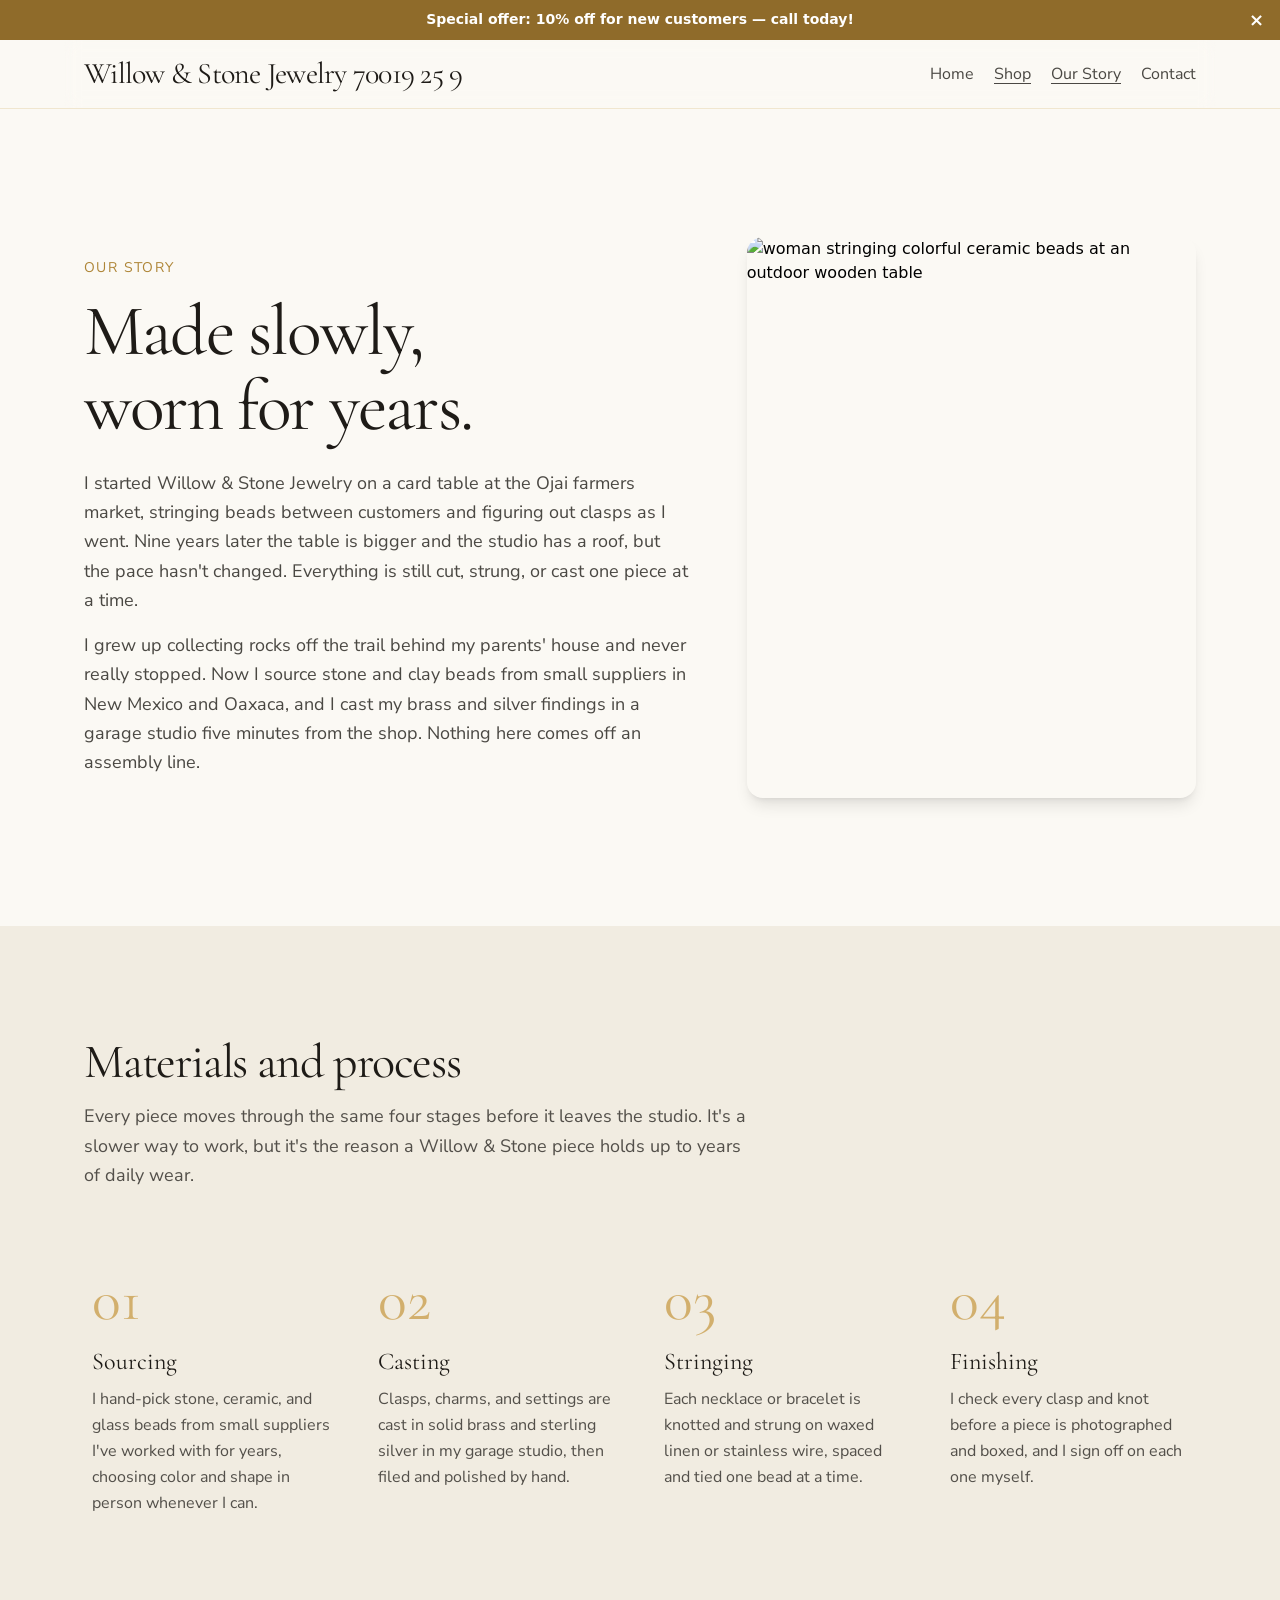
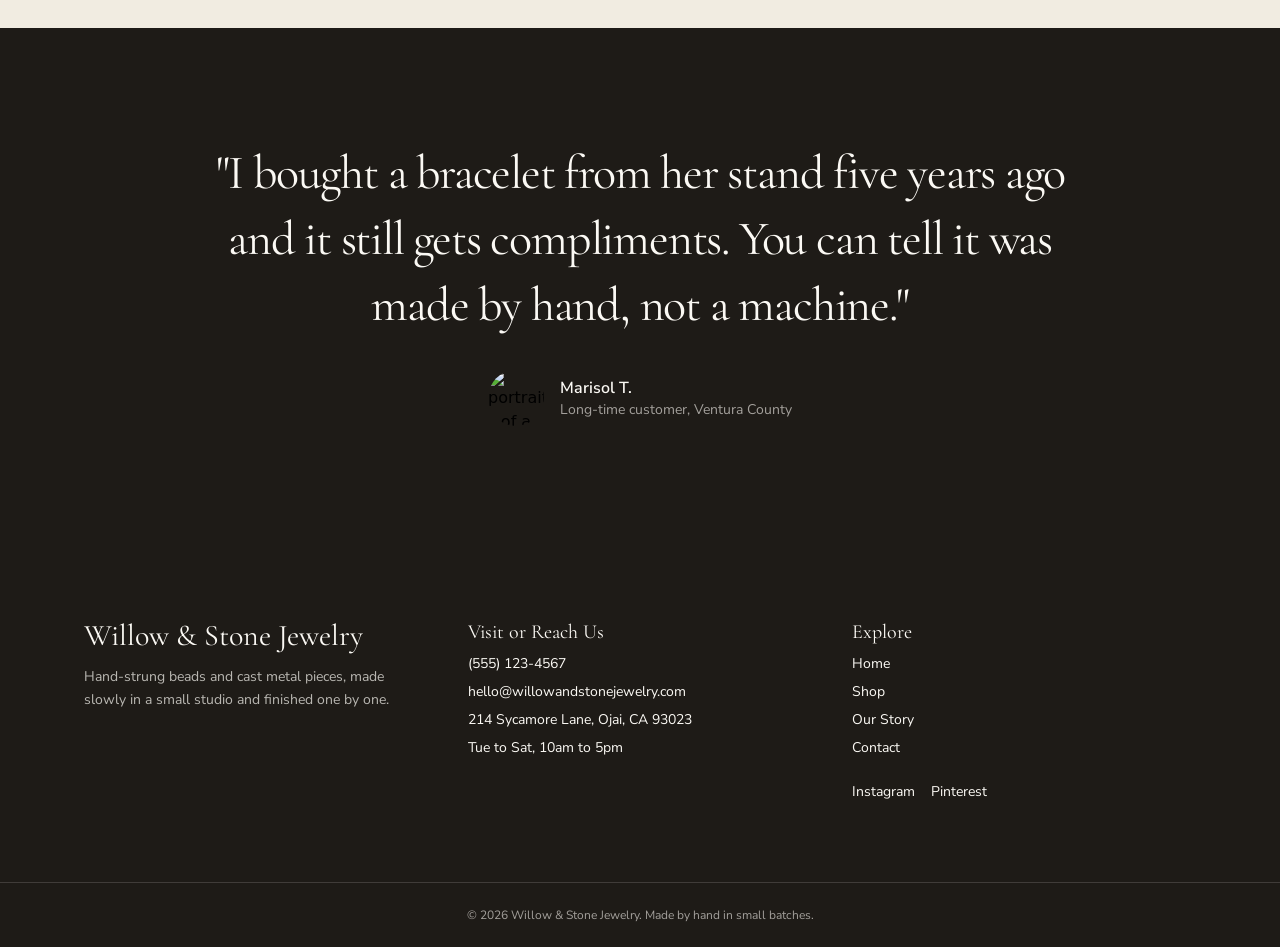
==== commit d5f9e7ee: "Update the site via Tibly" ====
--- a/about.html
+++ b/about.html
@@ -20,7 +20,7 @@
 <script>document.addEventListener('input',function(e){var t=e.target;if(!t||t.type!=='range')return;var c=t.closest&&t.closest('.tibly-ba');if(c)c.style.setProperty('--ba',t.value+'%')});document.addEventListener('pointerdown',function(e){var c=e.target.closest&&e.target.closest('.tibly-ba');if(!c||e.button>0)return;e.preventDefault();var inp=c.querySelector('input[type=range]');var set=function(x){var r=c.getBoundingClientRect();if(!r.width)return;var p=Math.max(0,Math.min(100,(x-r.left)*100/r.width));c.style.setProperty('--ba',p+'%');if(inp)inp.value=Math.round(p)};set(e.clientX);var mv=function(ev){set(ev.clientX)};var up=function(){document.removeEventListener('pointermove',mv);document.removeEventListener('pointerup',up);document.removeEventListener('pointercancel',up)};document.addEventListener('pointermove',mv);document.addEventListener('pointerup',up);document.addEventListener('pointercancel',up)});document.addEventListener('click',function(e){var im=e.target.closest&&e.target.closest('[data-lightbox]');if(!im||!(im.currentSrc||im.src))return;e.preventDefault();var o=document.createElement('div');o.className='tibly-lb';var big=document.createElement('img');big.src=im.currentSrc||im.src;big.alt=im.alt||'';o.appendChild(big);o.addEventListener('click',function(){o.remove()});document.addEventListener('keydown',function esc(ev){if(ev.key==='Escape'){o.remove();document.removeEventListener('keydown',esc)}});document.body.appendChild(o)});document.addEventListener('click',function(e){var x=e.target.closest&&e.target.closest('[data-announce-close]');if(!x)return;var b=x.closest('[data-announce]');if(b){b.style.display='none';try{sessionStorage.setItem('tibly-announce','1')}catch(_){}}});addEventListener('DOMContentLoaded',function(){try{if(sessionStorage.getItem('tibly-announce')==='1'){var b=document.querySelector('[data-announce]');if(b)b.style.display='none'}}catch(_){}if('IntersectionObserver' in window&&!matchMedia('(prefers-reduced-motion:reduce)').matches){var els=document.querySelectorAll('[data-count]');if(els.length){var io=new IntersectionObserver(function(es){es.forEach(function(en){if(!en.isIntersecting)return;io.unobserve(en.target);var el=en.target,s=el.textContent||'',m=s.match(/[\d,]*\d(?:\.\d+)?/);if(!m)return;var raw=m[0],num=parseFloat(raw.replace(/,/g,''));if(!isFinite(num))return;var pre=s.slice(0,m.index),post=s.slice(m.index+raw.length),grp=raw.indexOf(',')>=0,dec=(raw.split('.')[1]||'').length,t0=performance.now();requestAnimationFrame(function tick(now){var p=Math.min((now-t0)/1400,1);p=1-Math.pow(1-p,3);var v=(num*p).toFixed(dec);if(grp)v=Number(v).toLocaleString('en-US',{minimumFractionDigits:dec});el.textContent=pre+v+post;if(p<1)requestAnimationFrame(tick)})})},{rootMargin:'0px 0px -10% 0px'});els.forEach(function(el){io.observe(el)})}}var badge=document.querySelector('[data-tibly-open]');if(badge){var src=document.querySelector('[data-tibly-field="hours"]');var txt=(src&&src.textContent||'').toLowerCase();var days=['sun','mon','tue','wed','thu','fri','sat'];var toMin=function(h,mm,ap){h=+h;mm=+(mm||0);if(ap==='pm'&&h!==12)h+=12;if(ap==='am'&&h===12)h=0;return h*60+mm};var spans=[];var re=/(sun|mon|tue|wed|thu|fri|sat|daily|every ?day)[a-z]*\s*(?:[-\u2013\u2014]\s*(sun|mon|tue|wed|thu|fri|sat)[a-z]*)?\s*:?\s*(\d{1,2})(?::(\d{2}))?\s*(am|pm)?\s*[-\u2013\u2014]\s*(\d{1,2})(?::(\d{2}))?\s*(am|pm)?/g,mm;while((mm=re.exec(txt))){var d1=mm[1].slice(0,3),d2=mm[2],ap1=mm[5]||(mm[8]==='pm'&&+mm[3]<=+mm[6]?'am':mm[8]),o=toMin(mm[3],mm[4],ap1),c=toMin(mm[6],mm[7],mm[8]);var from=d1==='dai'||d1==='eve'?0:days.indexOf(d1),to=d2?days.indexOf(d2.slice(0,3)):(d1==='dai'||d1==='eve'?6:from);if(from<0)continue;for(var d=from;;d=(d+1)%7){spans.push([d,o,c]);if(d===to)break}}if(spans.length){var now=new Date(),cur=now.getDay(),min=now.getHours()*60+now.getMinutes();var open=spans.some(function(s){return s[0]===cur&&min>=s[1]&&min<s[2]});badge.textContent=open?(badge.getAttribute('data-open-text')||'Open now'):(badge.getAttribute('data-closed-text')||'Closed now');badge.setAttribute('data-state',open?'open':'closed');badge.hidden=false}}});</script>
 <style>header a[aria-current="page"]:not(:has(img,svg)){text-decoration:underline;text-underline-offset:4px;text-decoration-thickness:1px}</style>
 <style>#nav-open~[class*="peer-checked:"][class*="fixed"]{min-height:100vh;min-height:100dvh}@media (prefers-reduced-motion:no-preference){label[for="nav-open"] span{transition:transform .3s ease,opacity .2s ease}header:has(#nav-open:checked) label[for="nav-open"]:not([aria-label="Close" i]) span:not(:has(span)):nth-of-type(1){transform:translateY(8px) rotate(45deg)}header:has(#nav-open:checked) label[for="nav-open"]:not([aria-label="Close" i]) span:not(:has(span)):nth-of-type(2){opacity:0}header:has(#nav-open:checked) label[for="nav-open"]:not([aria-label="Close" i]) span:not(:has(span)):nth-of-type(3){transform:translateY(-8px) rotate(-45deg)}#nav-open:checked~[class*="peer-checked:"]{animation:tibly-nav-in .25s ease}#nav-open:checked~[class*="peer-checked:"] label[for="nav-open"]{display:inline-block;animation:tibly-x-in .35s ease}@keyframes tibly-nav-in{from{opacity:0;transform:translateY(10px)}}@keyframes tibly-x-in{from{opacity:0;transform:rotate(-90deg) scale(.6)}}}</style>
-<link rel="stylesheet" href="/styles.css?v=7a0f44b4">
+<link rel="stylesheet" href="/styles.css?v=b829a747">
 </head>
 <body>
 <!-- block:header -->
@@ -30,10 +30,10 @@
       <span data-tibly-field="business-name">Willow &amp; Stone Jewelry 70019 25 9</span></a>
     <nav class="hidden md:flex flex-wrap items-center gap-x-5 gap-y-2 font-body text-sm sm:text-base">
       <a class="text-ink/80 hover:text-brand-500 transition-colors duration-300" href="/">Home</a>
-      <a class="text-ink/80 hover:text-brand-500 transition-colors duration-300" href="/shop">Shop</a>
+      <a aria-current="page" class="text-ink/80 hover:text-brand-500 transition-colors duration-300" href="/shop">Shop</a>
       <a class="text-ink/80 hover:text-brand-500 transition-colors duration-300" href="/about" aria-current="page">Our Story</a>
-      <a href="/solid-gold-minimalist-jewelry" class="text-ink/80 hover:text-brand-500 transition-colors duration-300">Solid Gold Minimalist Collection Landing Page Draft</a>
-      <a href="/ethically-sourced-handcrafted-jewelry" class="text-ink/80 hover:text-brand-500 transition-colors duration-300">Ethical Sourcing &amp; Heirloom Craftsmanship Transparency Page</a>
+      
+      
       <a class="text-ink/80 hover:text-brand-500 transition-colors duration-300" href="/contact">Contact</a>
      </nav>
     <label for="nav-open" class="md:hidden flex flex-col justify-center gap-1.5 w-8 h-8 cursor-pointer" aria-label="Open menu">
--- a/styles.css
+++ b/styles.css
@@ -1,2 +1,2 @@
 /*! tailwindcss v4.3.2 | MIT License | https://tailwindcss.com */
-@layer properties{@supports (((-webkit-hyphens:none)) and (not (margin-trim:inline))) or ((-moz-orient:inline) and (not (color:rgb(from red r g b)))){*,:before,:after,::backdrop{--tw-rotate-x:initial;--tw-rotate-y:initial;--tw-rotate-z:initial;--tw-skew-x:initial;--tw-skew-y:initial;--tw-space-y-reverse:0;--tw-border-style:solid;--tw-gradient-position:initial;--tw-gradient-from:#0000;--tw-gradient-via:#0000;--tw-gradient-to:#0000;--tw-gradient-stops:initial;--tw-gradient-via-stops:initial;--tw-gradient-from-position:0%;--tw-gradient-via-position:50%;--tw-gradient-to-position:100%;--tw-leading:initial;--tw-font-weight:initial;--tw-tracking:initial;--tw-shadow:0 0 #0000;--tw-shadow-color:initial;--tw-shadow-alpha:100%;--tw-inset-shadow:0 0 #0000;--tw-inset-shadow-color:initial;--tw-inset-shadow-alpha:100%;--tw-ring-color:initial;--tw-ring-shadow:0 0 #0000;--tw-inset-ring-color:initial;--tw-inset-ring-shadow:0 0 #0000;--tw-ring-inset:initial;--tw-ring-offset-width:0px;--tw-ring-offset-color:#fff;--tw-ring-offset-shadow:0 0 #0000;--tw-backdrop-blur:initial;--tw-backdrop-brightness:initial;--tw-backdrop-contrast:initial;--tw-backdrop-grayscale:initial;--tw-backdrop-hue-rotate:initial;--tw-backdrop-invert:initial;--tw-backdrop-opacity:initial;--tw-backdrop-saturate:initial;--tw-backdrop-sepia:initial;--tw-duration:initial;--tw-translate-x:0;--tw-translate-y:0;--tw-translate-z:0}}}@layer theme{:root,:host{--font-sans:ui-sans-serif, system-ui, sans-serif, "Apple Color Emoji", "Segoe UI Emoji", "Segoe UI Symbol", "Noto Color Emoji";--font-mono:ui-monospace, SFMono-Regular, Menlo, Monaco, Consolas, "Liberation Mono", "Courier New", monospace;--color-red-600:oklch(57.7% .245 27.325);--spacing:.25rem;--container-xs:20rem;--container-md:28rem;--container-xl:36rem;--container-2xl:42rem;--container-3xl:48rem;--container-4xl:56rem;--container-6xl:72rem;--container-7xl:80rem;--text-xs:.75rem;--text-xs--line-height:calc(1 / .75);--text-sm:.875rem;--text-sm--line-height:calc(1.25 / .875);--text-base:1rem;--text-base--line-height:calc(1.5 / 1);--text-lg:1.125rem;--text-lg--line-height:calc(1.75 / 1.125);--text-xl:1.25rem;--text-xl--line-height:calc(1.75 / 1.25);--text-2xl:1.5rem;--text-2xl--line-height:calc(2 / 1.5);--text-3xl:1.875rem;--text-3xl--line-height:calc(2.25 / 1.875);--text-4xl:2.25rem;--text-4xl--line-height:calc(2.5 / 2.25);--text-5xl:3rem;--text-5xl--line-height:1;--text-6xl:3.75rem;--text-6xl--line-height:1;--text-7xl:4.5rem;--text-7xl--line-height:1;--text-8xl:6rem;--text-8xl--line-height:1;--font-weight-semibold:600;--tracking-tight:-.025em;--tracking-wide:.025em;--tracking-widest:.1em;--leading-tight:1.25;--leading-snug:1.375;--leading-relaxed:1.625;--radius-sm:4px;--radius-md:6px;--radius-lg:10px;--radius-xl:16px;--default-transition-duration:.15s;--default-transition-timing-function:cubic-bezier(.4, 0, .2, 1);--default-font-family:var(--font-sans);--default-mono-font-family:var(--font-mono);--color-brand-50:#faf7f0;--color-brand-100:#f0e6cf;--color-brand-200:#e2cb9c;--color-brand-300:#d2af6d;--color-brand-400:#c29a4e;--color-brand-500:#ae8536;--color-brand-600:#8f6b2a;--color-brand-700:#705422;--color-brand-800:#533e19;--color-brand-900:#382a11;--color-accent-50:#f4f3f1;--color-accent-100:#e5e2dc;--color-accent-200:#cfc9be;--color-accent-300:#b2a896;--color-accent-400:#948877;--color-accent-500:#766a5b;--color-accent-600:#5d5346;--color-accent-700:#473f35;--color-accent-800:#332c25;--color-accent-900:#211c17;--color-surface:#f1ece1;--color-background:#fbf9f4;--color-ink:#1e1b17;--font-display:"Cormorant Garamond", serif;--font-body:"Nunito Sans", sans-serif}}@layer base{*,:after,:before,::backdrop{box-sizing:border-box;border:0 solid;margin:0;padding:0}::file-selector-button{box-sizing:border-box;border:0 solid;margin:0;padding:0}html,:host{-webkit-text-size-adjust:100%;tab-size:4;line-height:1.5;font-family:var(--default-font-family,ui-sans-serif, system-ui, sans-serif, "Apple Color Emoji", "Segoe UI Emoji", "Segoe UI Symbol", "Noto Color Emoji");font-feature-settings:var(--default-font-feature-settings,normal);font-variation-settings:var(--default-font-variation-settings,normal);-webkit-tap-highlight-color:transparent}hr{height:0;color:inherit;border-top-width:1px}abbr:where([title]){-webkit-text-decoration:underline dotted;text-decoration:underline dotted}h1,h2,h3,h4,h5,h6{font-size:inherit;font-weight:inherit}a{color:inherit;-webkit-text-decoration:inherit;-webkit-text-decoration:inherit;-webkit-text-decoration:inherit;text-decoration:inherit}b,strong{font-weight:bolder}code,kbd,samp,pre{font-family:var(--default-mono-font-family,ui-monospace, SFMono-Regular, Menlo, Monaco, Consolas, "Liberation Mono", "Courier New", monospace);font-feature-settings:var(--default-mono-font-feature-settings,normal);font-variation-settings:var(--default-mono-font-variation-settings,normal);font-size:1em}small{font-size:80%}sub,sup{vertical-align:baseline;font-size:75%;line-height:0;position:relative}sub{bottom:-.25em}sup{top:-.5em}table{text-indent:0;border-color:inherit;border-collapse:collapse}:-moz-focusring{outline:auto}progress{vertical-align:baseline}summary{display:list-item}ol,ul,menu{list-style:none}img,svg,video,canvas,audio,iframe,embed,object{vertical-align:middle;display:block}img,video{max-width:100%;height:auto}button,input,select,optgroup,textarea{font:inherit;font-feature-settings:inherit;font-variation-settings:inherit;letter-spacing:inherit;color:inherit;opacity:1;background-color:#0000;border-radius:0}::file-selector-button{font:inherit;font-feature-settings:inherit;font-variation-settings:inherit;letter-spacing:inherit;color:inherit;opacity:1;background-color:#0000;border-radius:0}:where(select:is([multiple],[size])) optgroup{font-weight:bolder}:where(select:is([multiple],[size])) optgroup option{padding-inline-start:20px}::file-selector-button{margin-inline-end:4px}::placeholder{opacity:1}@supports (not ((-webkit-appearance:-apple-pay-button))) or (contain-intrinsic-size:1px){::placeholder{color:currentColor}@supports (color:color-mix(in lab, red, red)){::placeholder{color:color-mix(in oklab, currentcolor 50%, transparent)}}}textarea{resize:vertical}::-webkit-search-decoration{-webkit-appearance:none}::-webkit-date-and-time-value{min-height:1lh;text-align:inherit}::-webkit-datetime-edit{display:inline-flex}::-webkit-datetime-edit-fields-wrapper{padding:0}::-webkit-datetime-edit{padding-block:0}::-webkit-datetime-edit-year-field{padding-block:0}::-webkit-datetime-edit-month-field{padding-block:0}::-webkit-datetime-edit-day-field{padding-block:0}::-webkit-datetime-edit-hour-field{padding-block:0}::-webkit-datetime-edit-minute-field{padding-block:0}::-webkit-datetime-edit-second-field{padding-block:0}::-webkit-datetime-edit-millisecond-field{padding-block:0}::-webkit-datetime-edit-meridiem-field{padding-block:0}::-webkit-calendar-picker-indicator{line-height:1}:-moz-ui-invalid{box-shadow:none}button,input:where([type=button],[type=reset],[type=submit]){appearance:button}::file-selector-button{appearance:button}::-webkit-inner-spin-button{height:auto}::-webkit-outer-spin-button{height:auto}[hidden]:where(:not([hidden=until-found])){display:none!important}}@layer components{.btn{border-radius:var(--radius-lg);background-color:var(--color-brand-500);padding-inline:calc(var(--spacing) * 6);padding-block:calc(var(--spacing) * 3);font-family:var(--font-body);--tw-font-weight:var(--font-weight-semibold);font-weight:var(--font-weight-semibold);color:var(--color-background);transition-property:color,background-color,border-color,outline-color,text-decoration-color,fill,stroke,--tw-gradient-from,--tw-gradient-via,--tw-gradient-to,opacity,box-shadow,transform,translate,scale,rotate,filter,-webkit-backdrop-filter,backdrop-filter,display,content-visibility,overlay,pointer-events;transition-timing-function:var(--tw-ease,var(--default-transition-timing-function));transition-duration:var(--tw-duration,var(--default-transition-duration));--tw-duration:.3s;justify-content:center;align-items:center;transition-duration:.3s;display:inline-flex}@media (hover:hover){.btn:hover{--tw-translate-y:calc(var(--spacing) * -.5);translate:var(--tw-translate-x) var(--tw-translate-y);background-color:var(--color-brand-600)}}.btn:focus{--tw-ring-shadow:var(--tw-ring-inset,) 0 0 0 calc(2px + var(--tw-ring-offset-width)) var(--tw-ring-color,currentcolor);box-shadow:var(--tw-inset-shadow), var(--tw-inset-ring-shadow), var(--tw-ring-offset-shadow), var(--tw-ring-shadow), var(--tw-shadow);--tw-ring-color:var(--color-brand-300);--tw-outline-style:none;outline-style:none}.btn-secondary{border-radius:var(--radius-lg);border-style:var(--tw-border-style);border-width:1px;border-color:var(--color-brand-500);padding-inline:calc(var(--spacing) * 6);padding-block:calc(var(--spacing) * 3);font-family:var(--font-body);--tw-font-weight:var(--font-weight-semibold);font-weight:var(--font-weight-semibold);color:var(--color-brand-600);transition-property:color,background-color,border-color,outline-color,text-decoration-color,fill,stroke,--tw-gradient-from,--tw-gradient-via,--tw-gradient-to,opacity,box-shadow,transform,translate,scale,rotate,filter,-webkit-backdrop-filter,backdrop-filter,display,content-visibility,overlay,pointer-events;transition-timing-function:var(--tw-ease,var(--default-transition-timing-function));transition-duration:var(--tw-duration,var(--default-transition-duration));--tw-duration:.3s;background-color:#0000;justify-content:center;align-items:center;transition-duration:.3s;display:inline-flex}@media (hover:hover){.btn-secondary:hover{--tw-translate-y:calc(var(--spacing) * -.5);translate:var(--tw-translate-x) var(--tw-translate-y);background-color:var(--color-brand-50)}}.btn-secondary:focus{--tw-ring-shadow:var(--tw-ring-inset,) 0 0 0 calc(2px + var(--tw-ring-offset-width)) var(--tw-ring-color,currentcolor);box-shadow:var(--tw-inset-shadow), var(--tw-inset-ring-shadow), var(--tw-ring-offset-shadow), var(--tw-ring-shadow), var(--tw-shadow);--tw-ring-color:var(--color-brand-300);--tw-outline-style:none;outline-style:none}.card{border-radius:var(--radius-xl);background-color:var(--color-surface);padding:calc(var(--spacing) * 6);transition-property:color,background-color,border-color,outline-color,text-decoration-color,fill,stroke,--tw-gradient-from,--tw-gradient-via,--tw-gradient-to,opacity,box-shadow,transform,translate,scale,rotate,filter,-webkit-backdrop-filter,backdrop-filter,display,content-visibility,overlay,pointer-events;transition-timing-function:var(--tw-ease,var(--default-transition-timing-function));transition-duration:var(--tw-duration,var(--default-transition-duration));--tw-duration:.3s;transition-duration:.3s}@media (hover:hover){.card:hover{--tw-translate-y:calc(var(--spacing) * -1);translate:var(--tw-translate-x) var(--tw-translate-y);--tw-shadow:0 10px 15px -3px var(--tw-shadow-color,#0000001a), 0 4px 6px -4px var(--tw-shadow-color,#0000001a);box-shadow:var(--tw-inset-shadow), var(--tw-inset-ring-shadow), var(--tw-ring-offset-shadow), var(--tw-ring-shadow), var(--tw-shadow)}}}@layer utilities{.sr-only{clip-path:inset(50%);white-space:nowrap;border-width:0;width:1px;height:1px;margin:-1px;padding:0;position:absolute;overflow:hidden}.absolute{position:absolute}.fixed{position:fixed}.relative{position:relative}.sticky{position:sticky}.inset-0{inset:0}.top-0{top:0}.top-4{top:calc(var(--spacing) * 4)}.top-full{top:100%}.right-0{right:0}.right-4{right:calc(var(--spacing) * 4)}.left-0{left:0}.isolate{isolation:isolate}.z-10{z-index:10}.z-30{z-index:30}.z-40{z-index:40}.mx-2{margin-inline:calc(var(--spacing) * 2)}.mx-auto{margin-inline:auto}.mt-4{margin-top:calc(var(--spacing) * 4)}.mt-5{margin-top:calc(var(--spacing) * 5)}.mt-6{margin-top:calc(var(--spacing) * 6)}.mt-8{margin-top:calc(var(--spacing) * 8)}.mt-9{margin-top:calc(var(--spacing) * 9)}.mr-auto{margin-right:auto}.mb-1\.5{margin-bottom:calc(var(--spacing) * 1.5)}.mb-2{margin-bottom:calc(var(--spacing) * 2)}.mb-3{margin-bottom:calc(var(--spacing) * 3)}.mb-4{margin-bottom:calc(var(--spacing) * 4)}.mb-5{margin-bottom:calc(var(--spacing) * 5)}.mb-6{margin-bottom:calc(var(--spacing) * 6)}.mb-8{margin-bottom:calc(var(--spacing) * 8)}.mb-10{margin-bottom:calc(var(--spacing) * 10)}.mb-12{margin-bottom:calc(var(--spacing) * 12)}.mb-14{margin-bottom:calc(var(--spacing) * 14)}.block{display:block}.flex{display:flex}.grid{display:grid}.hidden{display:none}.table{display:table}.aspect-\[4\/3\]{aspect-ratio:4/3}.aspect-\[4\/5\]{aspect-ratio:4/5}.h-0\.5{height:calc(var(--spacing) * .5)}.h-8{height:calc(var(--spacing) * 8)}.h-14{height:calc(var(--spacing) * 14)}.h-16{height:calc(var(--spacing) * 16)}.h-\[78vh\]{height:78vh}.h-full{height:100%}.h-px{height:1px}.h-screen{height:100vh}.min-h-\[420px\]{min-height:420px}.w-6{width:calc(var(--spacing) * 6)}.w-8{width:calc(var(--spacing) * 8)}.w-14{width:calc(var(--spacing) * 14)}.w-16{width:calc(var(--spacing) * 16)}.w-20{width:calc(var(--spacing) * 20)}.w-fit{width:fit-content}.w-full{width:100%}.w-max{width:max-content}.max-w-2xl{max-width:var(--container-2xl)}.max-w-3xl{max-width:var(--container-3xl)}.max-w-4xl{max-width:var(--container-4xl)}.max-w-6xl{max-width:var(--container-6xl)}.max-w-7xl{max-width:var(--container-7xl)}.max-w-md{max-width:var(--container-md)}.max-w-prose{max-width:65ch}.max-w-xl{max-width:var(--container-xl)}.max-w-xs{max-width:var(--container-xs)}.shrink-0{flex-shrink:0}.transform{transform:var(--tw-rotate-x,) var(--tw-rotate-y,) var(--tw-rotate-z,) var(--tw-skew-x,) var(--tw-skew-y,)}.animate-\[scroll_25s_linear_infinite\]{animation:25s linear infinite scroll}.cursor-pointer{cursor:pointer}.grid-cols-1{grid-template-columns:repeat(1,minmax(0,1fr))}.flex-col{flex-direction:column}.flex-wrap{flex-wrap:wrap}.items-center{align-items:center}.items-end{align-items:flex-end}.items-start{align-items:flex-start}.justify-between{justify-content:space-between}.justify-center{justify-content:center}.gap-1{gap:var(--spacing)}.gap-1\.5{gap:calc(var(--spacing) * 1.5)}.gap-2{gap:calc(var(--spacing) * 2)}.gap-3{gap:calc(var(--spacing) * 3)}.gap-4{gap:calc(var(--spacing) * 4)}.gap-5{gap:calc(var(--spacing) * 5)}.gap-6{gap:calc(var(--spacing) * 6)}.gap-10{gap:calc(var(--spacing) * 10)}.gap-12{gap:calc(var(--spacing) * 12)}:where(.space-y-2>:not(:last-child)){--tw-space-y-reverse:0;margin-block-start:calc(calc(var(--spacing) * 2) * var(--tw-space-y-reverse));margin-block-end:calc(calc(var(--spacing) * 2) * calc(1 - var(--tw-space-y-reverse)))}:where(.space-y-3>:not(:last-child)){--tw-space-y-reverse:0;margin-block-start:calc(calc(var(--spacing) * 3) * var(--tw-space-y-reverse));margin-block-end:calc(calc(var(--spacing) * 3) * calc(1 - var(--tw-space-y-reverse)))}:where(.space-y-5>:not(:last-child)){--tw-space-y-reverse:0;margin-block-start:calc(calc(var(--spacing) * 5) * var(--tw-space-y-reverse));margin-block-end:calc(calc(var(--spacing) * 5) * calc(1 - var(--tw-space-y-reverse)))}:where(.space-y-8>:not(:last-child)){--tw-space-y-reverse:0;margin-block-start:calc(calc(var(--spacing) * 8) * var(--tw-space-y-reverse));margin-block-end:calc(calc(var(--spacing) * 8) * calc(1 - var(--tw-space-y-reverse)))}.gap-x-5{column-gap:calc(var(--spacing) * 5)}.gap-y-2{row-gap:calc(var(--spacing) * 2)}.overflow-hidden{overflow:hidden}.overflow-y-auto{overflow-y:auto}.rounded-full{border-radius:3.40282e38px}.rounded-lg{border-radius:var(--radius-lg)}.rounded-xl{border-radius:var(--radius-xl)}.border{border-style:var(--tw-border-style);border-width:1px}.border-t{border-top-style:var(--tw-border-style);border-top-width:1px}.border-b{border-bottom-style:var(--tw-border-style);border-bottom-width:1px}.border-background{border-color:var(--color-background)}.border-background\/15{border-color:#fbf9f426}@supports (color:color-mix(in lab, red, red)){.border-background\/15{border-color:color-mix(in oklab, var(--color-background) 15%, transparent)}}.border-brand-100{border-color:var(--color-brand-100)}.border-brand-200{border-color:var(--color-brand-200)}.bg-background{background-color:var(--color-background)}.bg-background\/10{background-color:#fbf9f41a}@supports (color:color-mix(in lab, red, red)){.bg-background\/10{background-color:color-mix(in oklab, var(--color-background) 10%, transparent)}}.bg-background\/95{background-color:#fbf9f4f2}@supports (color:color-mix(in lab, red, red)){.bg-background\/95{background-color:color-mix(in oklab, var(--color-background) 95%, transparent)}}.bg-brand-400{background-color:var(--color-brand-400)}.bg-brand-500{background-color:var(--color-brand-500)}.bg-ink{background-color:var(--color-ink)}.bg-surface{background-color:var(--color-surface)}.bg-surface\/60{background-color:#f1ece199}@supports (color:color-mix(in lab, red, red)){.bg-surface\/60{background-color:color-mix(in oklab, var(--color-surface) 60%, transparent)}}.bg-gradient-to-t{--tw-gradient-position:to top in oklab;background-image:linear-gradient(var(--tw-gradient-stops))}.from-ink\/80{--tw-gradient-from:#1e1b17cc}@supports (color:color-mix(in lab, red, red)){.from-ink\/80{--tw-gradient-from:color-mix(in oklab, var(--color-ink) 80%, transparent)}}.from-ink\/80{--tw-gradient-stops:var(--tw-gradient-via-stops,var(--tw-gradient-position), var(--tw-gradient-from) var(--tw-gradient-from-position), var(--tw-gradient-to) var(--tw-gradient-to-position))}.via-ink\/25{--tw-gradient-via:#1e1b1740}@supports (color:color-mix(in lab, red, red)){.via-ink\/25{--tw-gradient-via:color-mix(in oklab, var(--color-ink) 25%, transparent)}}.via-ink\/25{--tw-gradient-via-stops:var(--tw-gradient-position), var(--tw-gradient-from) var(--tw-gradient-from-position), var(--tw-gradient-via) var(--tw-gradient-via-position), var(--tw-gradient-to) var(--tw-gradient-to-position);--tw-gradient-stops:var(--tw-gradient-via-stops)}.to-transparent{--tw-gradient-to:transparent;--tw-gradient-stops:var(--tw-gradient-via-stops,var(--tw-gradient-position), var(--tw-gradient-from) var(--tw-gradient-from-position), var(--tw-gradient-to) var(--tw-gradient-to-position))}.object-cover{object-fit:cover}.p-4{padding:calc(var(--spacing) * 4)}.p-6{padding:calc(var(--spacing) * 6)}.px-4{padding-inline:calc(var(--spacing) * 4)}.px-5{padding-inline:calc(var(--spacing) * 5)}.px-6{padding-inline:calc(var(--spacing) * 6)}.py-3{padding-block:calc(var(--spacing) * 3)}.py-4{padding-block:calc(var(--spacing) * 4)}.py-6{padding-block:calc(var(--spacing) * 6)}.py-14{padding-block:calc(var(--spacing) * 14)}.py-16{padding-block:calc(var(--spacing) * 16)}.py-20{padding-block:calc(var(--spacing) * 20)}.pt-5{padding-top:calc(var(--spacing) * 5)}.pt-16{padding-top:calc(var(--spacing) * 16)}.pb-10{padding-bottom:calc(var(--spacing) * 10)}.pb-12{padding-bottom:calc(var(--spacing) * 12)}.pb-20{padding-bottom:calc(var(--spacing) * 20)}.pl-2{padding-left:calc(var(--spacing) * 2)}.text-center{text-align:center}.text-left{text-align:left}.font-body{font-family:var(--font-body)}.font-display{font-family:var(--font-display)}.text-2xl{font-size:var(--text-2xl);line-height:var(--tw-leading,var(--text-2xl--line-height))}.text-3xl{font-size:var(--text-3xl);line-height:var(--tw-leading,var(--text-3xl--line-height))}.text-4xl{font-size:var(--text-4xl);line-height:var(--tw-leading,var(--text-4xl--line-height))}.text-5xl{font-size:var(--text-5xl);line-height:var(--tw-leading,var(--text-5xl--line-height))}.text-6xl{font-size:var(--text-6xl);line-height:var(--tw-leading,var(--text-6xl--line-height))}.text-base{font-size:var(--text-base);line-height:var(--tw-leading,var(--text-base--line-height))}.text-lg{font-size:var(--text-lg);line-height:var(--tw-leading,var(--text-lg--line-height))}.text-sm{font-size:var(--text-sm);line-height:var(--tw-leading,var(--text-sm--line-height))}.text-xl{font-size:var(--text-xl);line-height:var(--tw-leading,var(--text-xl--line-height))}.text-xs{font-size:var(--text-xs);line-height:var(--tw-leading,var(--text-xs--line-height))}.leading-\[0\.95\]{--tw-leading:.95;line-height:.95}.leading-\[1\.05\]{--tw-leading:1.05;line-height:1.05}.leading-none{--tw-leading:1;line-height:1}.leading-relaxed{--tw-leading:var(--leading-relaxed);line-height:var(--leading-relaxed)}.leading-snug{--tw-leading:var(--leading-snug);line-height:var(--leading-snug)}.leading-tight{--tw-leading:var(--leading-tight);line-height:var(--leading-tight)}.font-semibold{--tw-font-weight:var(--font-weight-semibold);font-weight:var(--font-weight-semibold)}.tracking-\[0\.2em\]{--tw-tracking:.2em;letter-spacing:.2em}.tracking-\[0\.25em\]{--tw-tracking:.25em;letter-spacing:.25em}.tracking-tight{--tw-tracking:var(--tracking-tight);letter-spacing:var(--tracking-tight)}.tracking-wide{--tw-tracking:var(--tracking-wide);letter-spacing:var(--tracking-wide)}.tracking-widest{--tw-tracking:var(--tracking-widest);letter-spacing:var(--tracking-widest)}.break-words{overflow-wrap:break-word}.whitespace-nowrap{white-space:nowrap}.text-accent-600{color:var(--color-accent-600)}.text-background{color:var(--color-background)}.text-background\/60{color:#fbf9f499}@supports (color:color-mix(in lab, red, red)){.text-background\/60{color:color-mix(in oklab, var(--color-background) 60%, transparent)}}.text-background\/70{color:#fbf9f4b3}@supports (color:color-mix(in lab, red, red)){.text-background\/70{color:color-mix(in oklab, var(--color-background) 70%, transparent)}}.text-background\/80{color:#fbf9f4cc}@supports (color:color-mix(in lab, red, red)){.text-background\/80{color:color-mix(in oklab, var(--color-background) 80%, transparent)}}.text-background\/90{color:#fbf9f4e6}@supports (color:color-mix(in lab, red, red)){.text-background\/90{color:color-mix(in oklab, var(--color-background) 90%, transparent)}}.text-brand-100{color:var(--color-brand-100)}.text-brand-300{color:var(--color-brand-300)}.text-brand-500{color:var(--color-brand-500)}.text-brand-600{color:var(--color-brand-600)}.text-ink{color:var(--color-ink)}.text-ink\/70{color:#1e1b17b3}@supports (color:color-mix(in lab, red, red)){.text-ink\/70{color:color-mix(in oklab, var(--color-ink) 70%, transparent)}}.text-ink\/75{color:#1e1b17bf}@supports (color:color-mix(in lab, red, red)){.text-ink\/75{color:color-mix(in oklab, var(--color-ink) 75%, transparent)}}.text-ink\/80{color:#1e1b17cc}@supports (color:color-mix(in lab, red, red)){.text-ink\/80{color:color-mix(in oklab, var(--color-ink) 80%, transparent)}}.text-red-600{color:var(--color-red-600)}.uppercase{text-transform:uppercase}.shadow-lg{--tw-shadow:0 10px 15px -3px var(--tw-shadow-color,#0000001a), 0 4px 6px -4px var(--tw-shadow-color,#0000001a);box-shadow:var(--tw-inset-shadow), var(--tw-inset-ring-shadow), var(--tw-ring-offset-shadow), var(--tw-ring-shadow), var(--tw-shadow)}.backdrop-blur{--tw-backdrop-blur:blur(8px);-webkit-backdrop-filter:var(--tw-backdrop-blur,) var(--tw-backdrop-brightness,) var(--tw-backdrop-contrast,) var(--tw-backdrop-grayscale,) var(--tw-backdrop-hue-rotate,) var(--tw-backdrop-invert,) var(--tw-backdrop-opacity,) var(--tw-backdrop-saturate,) var(--tw-backdrop-sepia,);backdrop-filter:var(--tw-backdrop-blur,) var(--tw-backdrop-brightness,) var(--tw-backdrop-contrast,) var(--tw-backdrop-grayscale,) var(--tw-backdrop-hue-rotate,) var(--tw-backdrop-invert,) var(--tw-backdrop-opacity,) var(--tw-backdrop-saturate,) var(--tw-backdrop-sepia,)}.transition-colors{transition-property:color,background-color,border-color,outline-color,text-decoration-color,fill,stroke,--tw-gradient-from,--tw-gradient-via,--tw-gradient-to;transition-timing-function:var(--tw-ease,var(--default-transition-timing-function));transition-duration:var(--tw-duration,var(--default-transition-duration))}.duration-300{--tw-duration:.3s;transition-duration:.3s}.peer-checked\:flex:is(:where(.peer):checked~*){display:flex}.placeholder\:text-ink\/40::placeholder{color:#1e1b1766}@supports (color:color-mix(in lab, red, red)){.placeholder\:text-ink\/40::placeholder{color:color-mix(in oklab, var(--color-ink) 40%, transparent)}}@media (hover:hover){.hover\:bg-background\/10:hover{background-color:#fbf9f41a}@supports (color:color-mix(in lab, red, red)){.hover\:bg-background\/10:hover{background-color:color-mix(in oklab, var(--color-background) 10%, transparent)}}.hover\:bg-background\/20:hover{background-color:#fbf9f433}@supports (color:color-mix(in lab, red, red)){.hover\:bg-background\/20:hover{background-color:color-mix(in oklab, var(--color-background) 20%, transparent)}}.hover\:bg-brand-50:hover{background-color:var(--color-brand-50)}.hover\:text-brand-300:hover{color:var(--color-brand-300)}.hover\:text-brand-500:hover{color:var(--color-brand-500)}}.focus\:ring-2:focus{--tw-ring-shadow:var(--tw-ring-inset,) 0 0 0 calc(2px + var(--tw-ring-offset-width)) var(--tw-ring-color,currentcolor);box-shadow:var(--tw-inset-shadow), var(--tw-inset-ring-shadow), var(--tw-ring-offset-shadow), var(--tw-ring-shadow), var(--tw-shadow)}.focus\:ring-brand-300:focus{--tw-ring-color:var(--color-brand-300)}.focus\:outline-none:focus{--tw-outline-style:none;outline-style:none}@media (min-width:40rem){.sm\:block{display:block}.sm\:h-20{height:calc(var(--spacing) * 20)}.sm\:w-20{width:calc(var(--spacing) * 20)}.sm\:w-auto{width:auto}.sm\:grid-cols-2{grid-template-columns:repeat(2,minmax(0,1fr))}.sm\:p-8{padding:calc(var(--spacing) * 8)}.sm\:px-14{padding-inline:calc(var(--spacing) * 14)}.sm\:py-16{padding-block:calc(var(--spacing) * 16)}.sm\:pb-16{padding-bottom:calc(var(--spacing) * 16)}.sm\:text-3xl{font-size:var(--text-3xl);line-height:var(--tw-leading,var(--text-3xl--line-height))}.sm\:text-5xl{font-size:var(--text-5xl);line-height:var(--tw-leading,var(--text-5xl--line-height))}.sm\:text-6xl{font-size:var(--text-6xl);line-height:var(--tw-leading,var(--text-6xl--line-height))}.sm\:text-base{font-size:var(--text-base);line-height:var(--tw-leading,var(--text-base--line-height))}.sm\:text-lg{font-size:var(--text-lg);line-height:var(--tw-leading,var(--text-lg--line-height))}.sm\:text-sm{font-size:var(--text-sm);line-height:var(--tw-leading,var(--text-sm--line-height))}}@media (min-width:48rem){.md\:top-6{top:calc(var(--spacing) * 6)}.md\:right-6{right:calc(var(--spacing) * 6)}.md\:order-1{order:1}.md\:order-2{order:2}.md\:col-span-5{grid-column:span 5/span 5}.md\:col-span-7{grid-column:span 7/span 7}.md\:mb-16{margin-bottom:calc(var(--spacing) * 16)}.md\:mb-20{margin-bottom:calc(var(--spacing) * 20)}.md\:flex{display:flex}.md\:hidden{display:none}.md\:h-28{height:calc(var(--spacing) * 28)}.md\:w-28{width:calc(var(--spacing) * 28)}.md\:grid-cols-3{grid-template-columns:repeat(3,minmax(0,1fr))}.md\:grid-cols-4{grid-template-columns:repeat(4,minmax(0,1fr))}.md\:grid-cols-12{grid-template-columns:repeat(12,minmax(0,1fr))}.md\:gap-6{gap:calc(var(--spacing) * 6)}.md\:gap-8{gap:calc(var(--spacing) * 8)}.md\:p-8{padding:calc(var(--spacing) * 8)}.md\:p-10{padding:calc(var(--spacing) * 10)}.md\:px-20{padding-inline:calc(var(--spacing) * 20)}.md\:py-20{padding-block:calc(var(--spacing) * 20)}.md\:py-28{padding-block:calc(var(--spacing) * 28)}.md\:py-32{padding-block:calc(var(--spacing) * 32)}.md\:pt-24{padding-top:calc(var(--spacing) * 24)}.md\:pr-8{padding-right:calc(var(--spacing) * 8)}.md\:pb-14{padding-bottom:calc(var(--spacing) * 14)}.md\:pb-20{padding-bottom:calc(var(--spacing) * 20)}.md\:pb-28{padding-bottom:calc(var(--spacing) * 28)}.md\:text-5xl{font-size:var(--text-5xl);line-height:var(--tw-leading,var(--text-5xl--line-height))}.md\:text-6xl{font-size:var(--text-6xl);line-height:var(--tw-leading,var(--text-6xl--line-height))}.md\:text-7xl{font-size:var(--text-7xl);line-height:var(--tw-leading,var(--text-7xl--line-height))}.md\:text-8xl{font-size:var(--text-8xl);line-height:var(--tw-leading,var(--text-8xl--line-height))}}@media (min-width:64rem){.lg\:col-span-2{grid-column:span 2/span 2}.lg\:col-span-3{grid-column:span 3/span 3}.lg\:h-36{height:calc(var(--spacing) * 36)}.lg\:w-36{width:calc(var(--spacing) * 36)}.lg\:grid-cols-5{grid-template-columns:repeat(5,minmax(0,1fr))}.lg\:gap-16{gap:calc(var(--spacing) * 16)}}}[data-tb-bg]{position:relative}.tb-bg{pointer-events:none;position:absolute;inset:0;overflow:hidden}.tb-bg video,.tb-bg img{object-fit:cover;width:100%;height:100%}.tb-bg-tint{background:#000;position:absolute;inset:0}[data-tb-bg]>:not(.tb-bg){z-index:1;position:relative}@media (prefers-reduced-motion:reduce){.tb-bg video{display:none}}@property --tw-rotate-x{syntax:"*";inherits:false}@property --tw-rotate-y{syntax:"*";inherits:false}@property --tw-rotate-z{syntax:"*";inherits:false}@property --tw-skew-x{syntax:"*";inherits:false}@property --tw-skew-y{syntax:"*";inherits:false}@property --tw-space-y-reverse{syntax:"*";inherits:false;initial-value:0}@property --tw-border-style{syntax:"*";inherits:false;initial-value:solid}@property --tw-gradient-position{syntax:"*";inherits:false}@property --tw-gradient-from{syntax:"<color>";inherits:false;initial-value:#0000}@property --tw-gradient-via{syntax:"<color>";inherits:false;initial-value:#0000}@property --tw-gradient-to{syntax:"<color>";inherits:false;initial-value:#0000}@property --tw-gradient-stops{syntax:"*";inherits:false}@property --tw-gradient-via-stops{syntax:"*";inherits:false}@property --tw-gradient-from-position{syntax:"<length-percentage>";inherits:false;initial-value:0%}@property --tw-gradient-via-position{syntax:"<length-percentage>";inherits:false;initial-value:50%}@property --tw-gradient-to-position{syntax:"<length-percentage>";inherits:false;initial-value:100%}@property --tw-leading{syntax:"*";inherits:false}@property --tw-font-weight{syntax:"*";inherits:false}@property --tw-tracking{syntax:"*";inherits:false}@property --tw-shadow{syntax:"*";inherits:false;initial-value:0 0 #0000}@property --tw-shadow-color{syntax:"*";inherits:false}@property --tw-shadow-alpha{syntax:"<percentage>";inherits:false;initial-value:100%}@property --tw-inset-shadow{syntax:"*";inherits:false;initial-value:0 0 #0000}@property --tw-inset-shadow-color{syntax:"*";inherits:false}@property --tw-inset-shadow-alpha{syntax:"<percentage>";inherits:false;initial-value:100%}@property --tw-ring-color{syntax:"*";inherits:false}@property --tw-ring-shadow{syntax:"*";inherits:false;initial-value:0 0 #0000}@property --tw-inset-ring-color{syntax:"*";inherits:false}@property --tw-inset-ring-shadow{syntax:"*";inherits:false;initial-value:0 0 #0000}@property --tw-ring-inset{syntax:"*";inherits:false}@property --tw-ring-offset-width{syntax:"<length>";inherits:false;initial-value:0}@property --tw-ring-offset-color{syntax:"*";inherits:false;initial-value:#fff}@property --tw-ring-offset-shadow{syntax:"*";inherits:false;initial-value:0 0 #0000}@property --tw-backdrop-blur{syntax:"*";inherits:false}@property --tw-backdrop-brightness{syntax:"*";inherits:false}@property --tw-backdrop-contrast{syntax:"*";inherits:false}@property --tw-backdrop-grayscale{syntax:"*";inherits:false}@property --tw-backdrop-hue-rotate{syntax:"*";inherits:false}@property --tw-backdrop-invert{syntax:"*";inherits:false}@property --tw-backdrop-opacity{syntax:"*";inherits:false}@property --tw-backdrop-saturate{syntax:"*";inherits:false}@property --tw-backdrop-sepia{syntax:"*";inherits:false}@property --tw-duration{syntax:"*";inherits:false}@property --tw-translate-x{syntax:"*";inherits:false;initial-value:0}@property --tw-translate-y{syntax:"*";inherits:false;initial-value:0}@property --tw-translate-z{syntax:"*";inherits:false;initial-value:0}+@layer properties{@supports (((-webkit-hyphens:none)) and (not (margin-trim:inline))) or ((-moz-orient:inline) and (not (color:rgb(from red r g b)))){*,:before,:after,::backdrop{--tw-rotate-x:initial;--tw-rotate-y:initial;--tw-rotate-z:initial;--tw-skew-x:initial;--tw-skew-y:initial;--tw-space-y-reverse:0;--tw-border-style:solid;--tw-gradient-position:initial;--tw-gradient-from:#0000;--tw-gradient-via:#0000;--tw-gradient-to:#0000;--tw-gradient-stops:initial;--tw-gradient-via-stops:initial;--tw-gradient-from-position:0%;--tw-gradient-via-position:50%;--tw-gradient-to-position:100%;--tw-leading:initial;--tw-font-weight:initial;--tw-tracking:initial;--tw-shadow:0 0 #0000;--tw-shadow-color:initial;--tw-shadow-alpha:100%;--tw-inset-shadow:0 0 #0000;--tw-inset-shadow-color:initial;--tw-inset-shadow-alpha:100%;--tw-ring-color:initial;--tw-ring-shadow:0 0 #0000;--tw-inset-ring-color:initial;--tw-inset-ring-shadow:0 0 #0000;--tw-ring-inset:initial;--tw-ring-offset-width:0px;--tw-ring-offset-color:#fff;--tw-ring-offset-shadow:0 0 #0000;--tw-backdrop-blur:initial;--tw-backdrop-brightness:initial;--tw-backdrop-contrast:initial;--tw-backdrop-grayscale:initial;--tw-backdrop-hue-rotate:initial;--tw-backdrop-invert:initial;--tw-backdrop-opacity:initial;--tw-backdrop-saturate:initial;--tw-backdrop-sepia:initial;--tw-duration:initial;--tw-translate-x:0;--tw-translate-y:0;--tw-translate-z:0}}}@layer theme{:root,:host{--font-sans:ui-sans-serif, system-ui, sans-serif, "Apple Color Emoji", "Segoe UI Emoji", "Segoe UI Symbol", "Noto Color Emoji";--font-mono:ui-monospace, SFMono-Regular, Menlo, Monaco, Consolas, "Liberation Mono", "Courier New", monospace;--color-red-600:oklch(57.7% .245 27.325);--spacing:.25rem;--container-xs:20rem;--container-md:28rem;--container-xl:36rem;--container-2xl:42rem;--container-3xl:48rem;--container-4xl:56rem;--container-6xl:72rem;--container-7xl:80rem;--text-xs:.75rem;--text-xs--line-height:calc(1 / .75);--text-sm:.875rem;--text-sm--line-height:calc(1.25 / .875);--text-base:1rem;--text-base--line-height:calc(1.5 / 1);--text-lg:1.125rem;--text-lg--line-height:calc(1.75 / 1.125);--text-xl:1.25rem;--text-xl--line-height:calc(1.75 / 1.25);--text-2xl:1.5rem;--text-2xl--line-height:calc(2 / 1.5);--text-3xl:1.875rem;--text-3xl--line-height:calc(2.25 / 1.875);--text-4xl:2.25rem;--text-4xl--line-height:calc(2.5 / 2.25);--text-5xl:3rem;--text-5xl--line-height:1;--text-6xl:3.75rem;--text-6xl--line-height:1;--text-7xl:4.5rem;--text-7xl--line-height:1;--text-8xl:6rem;--text-8xl--line-height:1;--font-weight-semibold:600;--tracking-tight:-.025em;--tracking-wide:.025em;--tracking-widest:.1em;--leading-tight:1.25;--leading-snug:1.375;--leading-relaxed:1.625;--radius-sm:4px;--radius-md:6px;--radius-lg:10px;--radius-xl:16px;--default-transition-duration:.15s;--default-transition-timing-function:cubic-bezier(.4, 0, .2, 1);--default-font-family:var(--font-sans);--default-mono-font-family:var(--font-mono);--color-brand-50:#faf7f0;--color-brand-100:#f0e6cf;--color-brand-200:#e2cb9c;--color-brand-300:#d2af6d;--color-brand-400:#c29a4e;--color-brand-500:#ae8536;--color-brand-600:#8f6b2a;--color-brand-700:#705422;--color-brand-800:#533e19;--color-brand-900:#382a11;--color-accent-50:#f4f3f1;--color-accent-100:#e5e2dc;--color-accent-200:#cfc9be;--color-accent-300:#b2a896;--color-accent-400:#948877;--color-accent-500:#766a5b;--color-accent-600:#5d5346;--color-accent-700:#473f35;--color-accent-800:#332c25;--color-accent-900:#211c17;--color-surface:#f1ece1;--color-background:#fbf9f4;--color-ink:#1e1b17;--font-display:"Cormorant Garamond", serif;--font-body:"Nunito Sans", sans-serif}}@layer base{*,:after,:before,::backdrop{box-sizing:border-box;border:0 solid;margin:0;padding:0}::file-selector-button{box-sizing:border-box;border:0 solid;margin:0;padding:0}html,:host{-webkit-text-size-adjust:100%;tab-size:4;line-height:1.5;font-family:var(--default-font-family,ui-sans-serif, system-ui, sans-serif, "Apple Color Emoji", "Segoe UI Emoji", "Segoe UI Symbol", "Noto Color Emoji");font-feature-settings:var(--default-font-feature-settings,normal);font-variation-settings:var(--default-font-variation-settings,normal);-webkit-tap-highlight-color:transparent}hr{height:0;color:inherit;border-top-width:1px}abbr:where([title]){-webkit-text-decoration:underline dotted;text-decoration:underline dotted}h1,h2,h3,h4,h5,h6{font-size:inherit;font-weight:inherit}a{color:inherit;-webkit-text-decoration:inherit;-webkit-text-decoration:inherit;-webkit-text-decoration:inherit;text-decoration:inherit}b,strong{font-weight:bolder}code,kbd,samp,pre{font-family:var(--default-mono-font-family,ui-monospace, SFMono-Regular, Menlo, Monaco, Consolas, "Liberation Mono", "Courier New", monospace);font-feature-settings:var(--default-mono-font-feature-settings,normal);font-variation-settings:var(--default-mono-font-variation-settings,normal);font-size:1em}small{font-size:80%}sub,sup{vertical-align:baseline;font-size:75%;line-height:0;position:relative}sub{bottom:-.25em}sup{top:-.5em}table{text-indent:0;border-color:inherit;border-collapse:collapse}:-moz-focusring{outline:auto}progress{vertical-align:baseline}summary{display:list-item}ol,ul,menu{list-style:none}img,svg,video,canvas,audio,iframe,embed,object{vertical-align:middle;display:block}img,video{max-width:100%;height:auto}button,input,select,optgroup,textarea{font:inherit;font-feature-settings:inherit;font-variation-settings:inherit;letter-spacing:inherit;color:inherit;opacity:1;background-color:#0000;border-radius:0}::file-selector-button{font:inherit;font-feature-settings:inherit;font-variation-settings:inherit;letter-spacing:inherit;color:inherit;opacity:1;background-color:#0000;border-radius:0}:where(select:is([multiple],[size])) optgroup{font-weight:bolder}:where(select:is([multiple],[size])) optgroup option{padding-inline-start:20px}::file-selector-button{margin-inline-end:4px}::placeholder{opacity:1}@supports (not ((-webkit-appearance:-apple-pay-button))) or (contain-intrinsic-size:1px){::placeholder{color:currentColor}@supports (color:color-mix(in lab, red, red)){::placeholder{color:color-mix(in oklab, currentcolor 50%, transparent)}}}textarea{resize:vertical}::-webkit-search-decoration{-webkit-appearance:none}::-webkit-date-and-time-value{min-height:1lh;text-align:inherit}::-webkit-datetime-edit{display:inline-flex}::-webkit-datetime-edit-fields-wrapper{padding:0}::-webkit-datetime-edit{padding-block:0}::-webkit-datetime-edit-year-field{padding-block:0}::-webkit-datetime-edit-month-field{padding-block:0}::-webkit-datetime-edit-day-field{padding-block:0}::-webkit-datetime-edit-hour-field{padding-block:0}::-webkit-datetime-edit-minute-field{padding-block:0}::-webkit-datetime-edit-second-field{padding-block:0}::-webkit-datetime-edit-millisecond-field{padding-block:0}::-webkit-datetime-edit-meridiem-field{padding-block:0}::-webkit-calendar-picker-indicator{line-height:1}:-moz-ui-invalid{box-shadow:none}button,input:where([type=button],[type=reset],[type=submit]){appearance:button}::file-selector-button{appearance:button}::-webkit-inner-spin-button{height:auto}::-webkit-outer-spin-button{height:auto}[hidden]:where(:not([hidden=until-found])){display:none!important}}@layer components{.btn{border-radius:var(--radius-lg);background-color:var(--color-brand-500);padding-inline:calc(var(--spacing) * 6);padding-block:calc(var(--spacing) * 3);font-family:var(--font-body);--tw-font-weight:var(--font-weight-semibold);font-weight:var(--font-weight-semibold);color:var(--color-background);transition-property:color,background-color,border-color,outline-color,text-decoration-color,fill,stroke,--tw-gradient-from,--tw-gradient-via,--tw-gradient-to,opacity,box-shadow,transform,translate,scale,rotate,filter,-webkit-backdrop-filter,backdrop-filter,display,content-visibility,overlay,pointer-events;transition-timing-function:var(--tw-ease,var(--default-transition-timing-function));transition-duration:var(--tw-duration,var(--default-transition-duration));--tw-duration:.3s;justify-content:center;align-items:center;transition-duration:.3s;display:inline-flex}@media (hover:hover){.btn:hover{--tw-translate-y:calc(var(--spacing) * -.5);translate:var(--tw-translate-x) var(--tw-translate-y);background-color:var(--color-brand-600)}}.btn:focus{--tw-ring-shadow:var(--tw-ring-inset,) 0 0 0 calc(2px + var(--tw-ring-offset-width)) var(--tw-ring-color,currentcolor);box-shadow:var(--tw-inset-shadow), var(--tw-inset-ring-shadow), var(--tw-ring-offset-shadow), var(--tw-ring-shadow), var(--tw-shadow);--tw-ring-color:var(--color-brand-300);--tw-outline-style:none;outline-style:none}.btn-secondary{border-radius:var(--radius-lg);border-style:var(--tw-border-style);border-width:1px;border-color:var(--color-brand-500);padding-inline:calc(var(--spacing) * 6);padding-block:calc(var(--spacing) * 3);font-family:var(--font-body);--tw-font-weight:var(--font-weight-semibold);font-weight:var(--font-weight-semibold);color:var(--color-brand-600);transition-property:color,background-color,border-color,outline-color,text-decoration-color,fill,stroke,--tw-gradient-from,--tw-gradient-via,--tw-gradient-to,opacity,box-shadow,transform,translate,scale,rotate,filter,-webkit-backdrop-filter,backdrop-filter,display,content-visibility,overlay,pointer-events;transition-timing-function:var(--tw-ease,var(--default-transition-timing-function));transition-duration:var(--tw-duration,var(--default-transition-duration));--tw-duration:.3s;background-color:#0000;justify-content:center;align-items:center;transition-duration:.3s;display:inline-flex}@media (hover:hover){.btn-secondary:hover{--tw-translate-y:calc(var(--spacing) * -.5);translate:var(--tw-translate-x) var(--tw-translate-y);background-color:var(--color-brand-50)}}.btn-secondary:focus{--tw-ring-shadow:var(--tw-ring-inset,) 0 0 0 calc(2px + var(--tw-ring-offset-width)) var(--tw-ring-color,currentcolor);box-shadow:var(--tw-inset-shadow), var(--tw-inset-ring-shadow), var(--tw-ring-offset-shadow), var(--tw-ring-shadow), var(--tw-shadow);--tw-ring-color:var(--color-brand-300);--tw-outline-style:none;outline-style:none}.card{border-radius:var(--radius-xl);background-color:var(--color-surface);padding:calc(var(--spacing) * 6);transition-property:color,background-color,border-color,outline-color,text-decoration-color,fill,stroke,--tw-gradient-from,--tw-gradient-via,--tw-gradient-to,opacity,box-shadow,transform,translate,scale,rotate,filter,-webkit-backdrop-filter,backdrop-filter,display,content-visibility,overlay,pointer-events;transition-timing-function:var(--tw-ease,var(--default-transition-timing-function));transition-duration:var(--tw-duration,var(--default-transition-duration));--tw-duration:.3s;transition-duration:.3s}@media (hover:hover){.card:hover{--tw-translate-y:calc(var(--spacing) * -1);translate:var(--tw-translate-x) var(--tw-translate-y);--tw-shadow:0 10px 15px -3px var(--tw-shadow-color,#0000001a), 0 4px 6px -4px var(--tw-shadow-color,#0000001a);box-shadow:var(--tw-inset-shadow), var(--tw-inset-ring-shadow), var(--tw-ring-offset-shadow), var(--tw-ring-shadow), var(--tw-shadow)}}}@layer utilities{.sr-only{clip-path:inset(50%);white-space:nowrap;border-width:0;width:1px;height:1px;margin:-1px;padding:0;position:absolute;overflow:hidden}.absolute{position:absolute}.fixed{position:fixed}.relative{position:relative}.sticky{position:sticky}.inset-0{inset:0}.top-0{top:0}.top-4{top:calc(var(--spacing) * 4)}.top-full{top:100%}.right-0{right:0}.right-4{right:calc(var(--spacing) * 4)}.left-0{left:0}.isolate{isolation:isolate}.z-10{z-index:10}.z-30{z-index:30}.z-40{z-index:40}.mx-2{margin-inline:calc(var(--spacing) * 2)}.mx-auto{margin-inline:auto}.mt-4{margin-top:calc(var(--spacing) * 4)}.mt-5{margin-top:calc(var(--spacing) * 5)}.mt-6{margin-top:calc(var(--spacing) * 6)}.mt-8{margin-top:calc(var(--spacing) * 8)}.mt-9{margin-top:calc(var(--spacing) * 9)}.mr-auto{margin-right:auto}.mb-1\.5{margin-bottom:calc(var(--spacing) * 1.5)}.mb-2{margin-bottom:calc(var(--spacing) * 2)}.mb-3{margin-bottom:calc(var(--spacing) * 3)}.mb-4{margin-bottom:calc(var(--spacing) * 4)}.mb-5{margin-bottom:calc(var(--spacing) * 5)}.mb-6{margin-bottom:calc(var(--spacing) * 6)}.mb-8{margin-bottom:calc(var(--spacing) * 8)}.mb-10{margin-bottom:calc(var(--spacing) * 10)}.mb-12{margin-bottom:calc(var(--spacing) * 12)}.mb-14{margin-bottom:calc(var(--spacing) * 14)}.block{display:block}.flex{display:flex}.grid{display:grid}.hidden{display:none}.table{display:table}.aspect-\[4\/3\]{aspect-ratio:4/3}.aspect-\[4\/5\]{aspect-ratio:4/5}.h-0\.5{height:calc(var(--spacing) * .5)}.h-8{height:calc(var(--spacing) * 8)}.h-14{height:calc(var(--spacing) * 14)}.h-16{height:calc(var(--spacing) * 16)}.h-\[78vh\]{height:78vh}.h-full{height:100%}.h-px{height:1px}.h-screen{height:100vh}.min-h-\[420px\]{min-height:420px}.w-6{width:calc(var(--spacing) * 6)}.w-8{width:calc(var(--spacing) * 8)}.w-14{width:calc(var(--spacing) * 14)}.w-16{width:calc(var(--spacing) * 16)}.w-20{width:calc(var(--spacing) * 20)}.w-fit{width:fit-content}.w-full{width:100%}.w-max{width:max-content}.max-w-2xl{max-width:var(--container-2xl)}.max-w-3xl{max-width:var(--container-3xl)}.max-w-4xl{max-width:var(--container-4xl)}.max-w-6xl{max-width:var(--container-6xl)}.max-w-7xl{max-width:var(--container-7xl)}.max-w-md{max-width:var(--container-md)}.max-w-prose{max-width:65ch}.max-w-xl{max-width:var(--container-xl)}.max-w-xs{max-width:var(--container-xs)}.shrink-0{flex-shrink:0}.transform{transform:var(--tw-rotate-x,) var(--tw-rotate-y,) var(--tw-rotate-z,) var(--tw-skew-x,) var(--tw-skew-y,)}.animate-\[scroll_25s_linear_infinite\]{animation:25s linear infinite scroll}.cursor-pointer{cursor:pointer}.resize{resize:both}.grid-cols-1{grid-template-columns:repeat(1,minmax(0,1fr))}.flex-col{flex-direction:column}.flex-wrap{flex-wrap:wrap}.items-center{align-items:center}.items-end{align-items:flex-end}.items-start{align-items:flex-start}.justify-between{justify-content:space-between}.justify-center{justify-content:center}.gap-1{gap:var(--spacing)}.gap-1\.5{gap:calc(var(--spacing) * 1.5)}.gap-2{gap:calc(var(--spacing) * 2)}.gap-3{gap:calc(var(--spacing) * 3)}.gap-4{gap:calc(var(--spacing) * 4)}.gap-5{gap:calc(var(--spacing) * 5)}.gap-6{gap:calc(var(--spacing) * 6)}.gap-10{gap:calc(var(--spacing) * 10)}.gap-12{gap:calc(var(--spacing) * 12)}:where(.space-y-2>:not(:last-child)){--tw-space-y-reverse:0;margin-block-start:calc(calc(var(--spacing) * 2) * var(--tw-space-y-reverse));margin-block-end:calc(calc(var(--spacing) * 2) * calc(1 - var(--tw-space-y-reverse)))}:where(.space-y-3>:not(:last-child)){--tw-space-y-reverse:0;margin-block-start:calc(calc(var(--spacing) * 3) * var(--tw-space-y-reverse));margin-block-end:calc(calc(var(--spacing) * 3) * calc(1 - var(--tw-space-y-reverse)))}:where(.space-y-5>:not(:last-child)){--tw-space-y-reverse:0;margin-block-start:calc(calc(var(--spacing) * 5) * var(--tw-space-y-reverse));margin-block-end:calc(calc(var(--spacing) * 5) * calc(1 - var(--tw-space-y-reverse)))}:where(.space-y-8>:not(:last-child)){--tw-space-y-reverse:0;margin-block-start:calc(calc(var(--spacing) * 8) * var(--tw-space-y-reverse));margin-block-end:calc(calc(var(--spacing) * 8) * calc(1 - var(--tw-space-y-reverse)))}.gap-x-5{column-gap:calc(var(--spacing) * 5)}.gap-y-2{row-gap:calc(var(--spacing) * 2)}.overflow-hidden{overflow:hidden}.overflow-y-auto{overflow-y:auto}.rounded-full{border-radius:3.40282e38px}.rounded-lg{border-radius:var(--radius-lg)}.rounded-xl{border-radius:var(--radius-xl)}.border{border-style:var(--tw-border-style);border-width:1px}.border-t{border-top-style:var(--tw-border-style);border-top-width:1px}.border-b{border-bottom-style:var(--tw-border-style);border-bottom-width:1px}.border-background{border-color:var(--color-background)}.border-background\/15{border-color:#fbf9f426}@supports (color:color-mix(in lab, red, red)){.border-background\/15{border-color:color-mix(in oklab, var(--color-background) 15%, transparent)}}.border-brand-100{border-color:var(--color-brand-100)}.border-brand-200{border-color:var(--color-brand-200)}.bg-background{background-color:var(--color-background)}.bg-background\/10{background-color:#fbf9f41a}@supports (color:color-mix(in lab, red, red)){.bg-background\/10{background-color:color-mix(in oklab, var(--color-background) 10%, transparent)}}.bg-background\/95{background-color:#fbf9f4f2}@supports (color:color-mix(in lab, red, red)){.bg-background\/95{background-color:color-mix(in oklab, var(--color-background) 95%, transparent)}}.bg-brand-400{background-color:var(--color-brand-400)}.bg-brand-500{background-color:var(--color-brand-500)}.bg-ink{background-color:var(--color-ink)}.bg-surface{background-color:var(--color-surface)}.bg-surface\/60{background-color:#f1ece199}@supports (color:color-mix(in lab, red, red)){.bg-surface\/60{background-color:color-mix(in oklab, var(--color-surface) 60%, transparent)}}.bg-gradient-to-t{--tw-gradient-position:to top in oklab;background-image:linear-gradient(var(--tw-gradient-stops))}.from-ink\/80{--tw-gradient-from:#1e1b17cc}@supports (color:color-mix(in lab, red, red)){.from-ink\/80{--tw-gradient-from:color-mix(in oklab, var(--color-ink) 80%, transparent)}}.from-ink\/80{--tw-gradient-stops:var(--tw-gradient-via-stops,var(--tw-gradient-position), var(--tw-gradient-from) var(--tw-gradient-from-position), var(--tw-gradient-to) var(--tw-gradient-to-position))}.via-ink\/25{--tw-gradient-via:#1e1b1740}@supports (color:color-mix(in lab, red, red)){.via-ink\/25{--tw-gradient-via:color-mix(in oklab, var(--color-ink) 25%, transparent)}}.via-ink\/25{--tw-gradient-via-stops:var(--tw-gradient-position), var(--tw-gradient-from) var(--tw-gradient-from-position), var(--tw-gradient-via) var(--tw-gradient-via-position), var(--tw-gradient-to) var(--tw-gradient-to-position);--tw-gradient-stops:var(--tw-gradient-via-stops)}.to-transparent{--tw-gradient-to:transparent;--tw-gradient-stops:var(--tw-gradient-via-stops,var(--tw-gradient-position), var(--tw-gradient-from) var(--tw-gradient-from-position), var(--tw-gradient-to) var(--tw-gradient-to-position))}.object-cover{object-fit:cover}.p-4{padding:calc(var(--spacing) * 4)}.p-6{padding:calc(var(--spacing) * 6)}.px-4{padding-inline:calc(var(--spacing) * 4)}.px-5{padding-inline:calc(var(--spacing) * 5)}.px-6{padding-inline:calc(var(--spacing) * 6)}.py-3{padding-block:calc(var(--spacing) * 3)}.py-4{padding-block:calc(var(--spacing) * 4)}.py-6{padding-block:calc(var(--spacing) * 6)}.py-14{padding-block:calc(var(--spacing) * 14)}.py-16{padding-block:calc(var(--spacing) * 16)}.py-20{padding-block:calc(var(--spacing) * 20)}.pt-5{padding-top:calc(var(--spacing) * 5)}.pt-16{padding-top:calc(var(--spacing) * 16)}.pb-10{padding-bottom:calc(var(--spacing) * 10)}.pb-12{padding-bottom:calc(var(--spacing) * 12)}.pb-20{padding-bottom:calc(var(--spacing) * 20)}.pl-2{padding-left:calc(var(--spacing) * 2)}.text-center{text-align:center}.text-left{text-align:left}.font-body{font-family:var(--font-body)}.font-display{font-family:var(--font-display)}.text-2xl{font-size:var(--text-2xl);line-height:var(--tw-leading,var(--text-2xl--line-height))}.text-3xl{font-size:var(--text-3xl);line-height:var(--tw-leading,var(--text-3xl--line-height))}.text-4xl{font-size:var(--text-4xl);line-height:var(--tw-leading,var(--text-4xl--line-height))}.text-5xl{font-size:var(--text-5xl);line-height:var(--tw-leading,var(--text-5xl--line-height))}.text-6xl{font-size:var(--text-6xl);line-height:var(--tw-leading,var(--text-6xl--line-height))}.text-base{font-size:var(--text-base);line-height:var(--tw-leading,var(--text-base--line-height))}.text-lg{font-size:var(--text-lg);line-height:var(--tw-leading,var(--text-lg--line-height))}.text-sm{font-size:var(--text-sm);line-height:var(--tw-leading,var(--text-sm--line-height))}.text-xl{font-size:var(--text-xl);line-height:var(--tw-leading,var(--text-xl--line-height))}.text-xs{font-size:var(--text-xs);line-height:var(--tw-leading,var(--text-xs--line-height))}.leading-\[0\.95\]{--tw-leading:.95;line-height:.95}.leading-\[1\.05\]{--tw-leading:1.05;line-height:1.05}.leading-none{--tw-leading:1;line-height:1}.leading-relaxed{--tw-leading:var(--leading-relaxed);line-height:var(--leading-relaxed)}.leading-snug{--tw-leading:var(--leading-snug);line-height:var(--leading-snug)}.leading-tight{--tw-leading:var(--leading-tight);line-height:var(--leading-tight)}.font-semibold{--tw-font-weight:var(--font-weight-semibold);font-weight:var(--font-weight-semibold)}.tracking-\[0\.2em\]{--tw-tracking:.2em;letter-spacing:.2em}.tracking-\[0\.25em\]{--tw-tracking:.25em;letter-spacing:.25em}.tracking-tight{--tw-tracking:var(--tracking-tight);letter-spacing:var(--tracking-tight)}.tracking-wide{--tw-tracking:var(--tracking-wide);letter-spacing:var(--tracking-wide)}.tracking-widest{--tw-tracking:var(--tracking-widest);letter-spacing:var(--tracking-widest)}.break-words{overflow-wrap:break-word}.whitespace-nowrap{white-space:nowrap}.text-accent-600{color:var(--color-accent-600)}.text-background{color:var(--color-background)}.text-background\/60{color:#fbf9f499}@supports (color:color-mix(in lab, red, red)){.text-background\/60{color:color-mix(in oklab, var(--color-background) 60%, transparent)}}.text-background\/70{color:#fbf9f4b3}@supports (color:color-mix(in lab, red, red)){.text-background\/70{color:color-mix(in oklab, var(--color-background) 70%, transparent)}}.text-background\/80{color:#fbf9f4cc}@supports (color:color-mix(in lab, red, red)){.text-background\/80{color:color-mix(in oklab, var(--color-background) 80%, transparent)}}.text-background\/90{color:#fbf9f4e6}@supports (color:color-mix(in lab, red, red)){.text-background\/90{color:color-mix(in oklab, var(--color-background) 90%, transparent)}}.text-brand-100{color:var(--color-brand-100)}.text-brand-300{color:var(--color-brand-300)}.text-brand-500{color:var(--color-brand-500)}.text-brand-600{color:var(--color-brand-600)}.text-ink{color:var(--color-ink)}.text-ink\/70{color:#1e1b17b3}@supports (color:color-mix(in lab, red, red)){.text-ink\/70{color:color-mix(in oklab, var(--color-ink) 70%, transparent)}}.text-ink\/75{color:#1e1b17bf}@supports (color:color-mix(in lab, red, red)){.text-ink\/75{color:color-mix(in oklab, var(--color-ink) 75%, transparent)}}.text-ink\/80{color:#1e1b17cc}@supports (color:color-mix(in lab, red, red)){.text-ink\/80{color:color-mix(in oklab, var(--color-ink) 80%, transparent)}}.text-red-600{color:var(--color-red-600)}.uppercase{text-transform:uppercase}.shadow-lg{--tw-shadow:0 10px 15px -3px var(--tw-shadow-color,#0000001a), 0 4px 6px -4px var(--tw-shadow-color,#0000001a);box-shadow:var(--tw-inset-shadow), var(--tw-inset-ring-shadow), var(--tw-ring-offset-shadow), var(--tw-ring-shadow), var(--tw-shadow)}.backdrop-blur{--tw-backdrop-blur:blur(8px);-webkit-backdrop-filter:var(--tw-backdrop-blur,) var(--tw-backdrop-brightness,) var(--tw-backdrop-contrast,) var(--tw-backdrop-grayscale,) var(--tw-backdrop-hue-rotate,) var(--tw-backdrop-invert,) var(--tw-backdrop-opacity,) var(--tw-backdrop-saturate,) var(--tw-backdrop-sepia,);backdrop-filter:var(--tw-backdrop-blur,) var(--tw-backdrop-brightness,) var(--tw-backdrop-contrast,) var(--tw-backdrop-grayscale,) var(--tw-backdrop-hue-rotate,) var(--tw-backdrop-invert,) var(--tw-backdrop-opacity,) var(--tw-backdrop-saturate,) var(--tw-backdrop-sepia,)}.transition-colors{transition-property:color,background-color,border-color,outline-color,text-decoration-color,fill,stroke,--tw-gradient-from,--tw-gradient-via,--tw-gradient-to;transition-timing-function:var(--tw-ease,var(--default-transition-timing-function));transition-duration:var(--tw-duration,var(--default-transition-duration))}.duration-300{--tw-duration:.3s;transition-duration:.3s}.peer-checked\:flex:is(:where(.peer):checked~*){display:flex}.placeholder\:text-ink\/40::placeholder{color:#1e1b1766}@supports (color:color-mix(in lab, red, red)){.placeholder\:text-ink\/40::placeholder{color:color-mix(in oklab, var(--color-ink) 40%, transparent)}}@media (hover:hover){.hover\:bg-background\/10:hover{background-color:#fbf9f41a}@supports (color:color-mix(in lab, red, red)){.hover\:bg-background\/10:hover{background-color:color-mix(in oklab, var(--color-background) 10%, transparent)}}.hover\:bg-background\/20:hover{background-color:#fbf9f433}@supports (color:color-mix(in lab, red, red)){.hover\:bg-background\/20:hover{background-color:color-mix(in oklab, var(--color-background) 20%, transparent)}}.hover\:bg-brand-50:hover{background-color:var(--color-brand-50)}.hover\:text-brand-300:hover{color:var(--color-brand-300)}.hover\:text-brand-500:hover{color:var(--color-brand-500)}}.focus\:ring-2:focus{--tw-ring-shadow:var(--tw-ring-inset,) 0 0 0 calc(2px + var(--tw-ring-offset-width)) var(--tw-ring-color,currentcolor);box-shadow:var(--tw-inset-shadow), var(--tw-inset-ring-shadow), var(--tw-ring-offset-shadow), var(--tw-ring-shadow), var(--tw-shadow)}.focus\:ring-brand-300:focus{--tw-ring-color:var(--color-brand-300)}.focus\:outline-none:focus{--tw-outline-style:none;outline-style:none}@media (min-width:40rem){.sm\:block{display:block}.sm\:h-20{height:calc(var(--spacing) * 20)}.sm\:w-20{width:calc(var(--spacing) * 20)}.sm\:w-auto{width:auto}.sm\:grid-cols-2{grid-template-columns:repeat(2,minmax(0,1fr))}.sm\:p-8{padding:calc(var(--spacing) * 8)}.sm\:px-14{padding-inline:calc(var(--spacing) * 14)}.sm\:py-16{padding-block:calc(var(--spacing) * 16)}.sm\:pb-16{padding-bottom:calc(var(--spacing) * 16)}.sm\:text-3xl{font-size:var(--text-3xl);line-height:var(--tw-leading,var(--text-3xl--line-height))}.sm\:text-5xl{font-size:var(--text-5xl);line-height:var(--tw-leading,var(--text-5xl--line-height))}.sm\:text-6xl{font-size:var(--text-6xl);line-height:var(--tw-leading,var(--text-6xl--line-height))}.sm\:text-base{font-size:var(--text-base);line-height:var(--tw-leading,var(--text-base--line-height))}.sm\:text-lg{font-size:var(--text-lg);line-height:var(--tw-leading,var(--text-lg--line-height))}.sm\:text-sm{font-size:var(--text-sm);line-height:var(--tw-leading,var(--text-sm--line-height))}}@media (min-width:48rem){.md\:top-6{top:calc(var(--spacing) * 6)}.md\:right-6{right:calc(var(--spacing) * 6)}.md\:order-1{order:1}.md\:order-2{order:2}.md\:col-span-5{grid-column:span 5/span 5}.md\:col-span-7{grid-column:span 7/span 7}.md\:mb-16{margin-bottom:calc(var(--spacing) * 16)}.md\:mb-20{margin-bottom:calc(var(--spacing) * 20)}.md\:flex{display:flex}.md\:hidden{display:none}.md\:h-28{height:calc(var(--spacing) * 28)}.md\:w-28{width:calc(var(--spacing) * 28)}.md\:grid-cols-3{grid-template-columns:repeat(3,minmax(0,1fr))}.md\:grid-cols-4{grid-template-columns:repeat(4,minmax(0,1fr))}.md\:grid-cols-12{grid-template-columns:repeat(12,minmax(0,1fr))}.md\:gap-6{gap:calc(var(--spacing) * 6)}.md\:gap-8{gap:calc(var(--spacing) * 8)}.md\:p-8{padding:calc(var(--spacing) * 8)}.md\:p-10{padding:calc(var(--spacing) * 10)}.md\:px-20{padding-inline:calc(var(--spacing) * 20)}.md\:py-20{padding-block:calc(var(--spacing) * 20)}.md\:py-28{padding-block:calc(var(--spacing) * 28)}.md\:py-32{padding-block:calc(var(--spacing) * 32)}.md\:pt-24{padding-top:calc(var(--spacing) * 24)}.md\:pr-8{padding-right:calc(var(--spacing) * 8)}.md\:pb-14{padding-bottom:calc(var(--spacing) * 14)}.md\:pb-20{padding-bottom:calc(var(--spacing) * 20)}.md\:pb-28{padding-bottom:calc(var(--spacing) * 28)}.md\:text-5xl{font-size:var(--text-5xl);line-height:var(--tw-leading,var(--text-5xl--line-height))}.md\:text-6xl{font-size:var(--text-6xl);line-height:var(--tw-leading,var(--text-6xl--line-height))}.md\:text-7xl{font-size:var(--text-7xl);line-height:var(--tw-leading,var(--text-7xl--line-height))}.md\:text-8xl{font-size:var(--text-8xl);line-height:var(--tw-leading,var(--text-8xl--line-height))}}@media (min-width:64rem){.lg\:col-span-2{grid-column:span 2/span 2}.lg\:col-span-3{grid-column:span 3/span 3}.lg\:h-36{height:calc(var(--spacing) * 36)}.lg\:w-36{width:calc(var(--spacing) * 36)}.lg\:grid-cols-5{grid-template-columns:repeat(5,minmax(0,1fr))}.lg\:gap-16{gap:calc(var(--spacing) * 16)}}}[data-tb-bg]{position:relative}.tb-bg{pointer-events:none;position:absolute;inset:0;overflow:hidden}.tb-bg video,.tb-bg img{object-fit:cover;width:100%;height:100%}.tb-bg-tint{background:#000;position:absolute;inset:0}[data-tb-bg]>:not(.tb-bg){z-index:1;position:relative}@media (prefers-reduced-motion:reduce){.tb-bg video{display:none}}@property --tw-rotate-x{syntax:"*";inherits:false}@property --tw-rotate-y{syntax:"*";inherits:false}@property --tw-rotate-z{syntax:"*";inherits:false}@property --tw-skew-x{syntax:"*";inherits:false}@property --tw-skew-y{syntax:"*";inherits:false}@property --tw-space-y-reverse{syntax:"*";inherits:false;initial-value:0}@property --tw-border-style{syntax:"*";inherits:false;initial-value:solid}@property --tw-gradient-position{syntax:"*";inherits:false}@property --tw-gradient-from{syntax:"<color>";inherits:false;initial-value:#0000}@property --tw-gradient-via{syntax:"<color>";inherits:false;initial-value:#0000}@property --tw-gradient-to{syntax:"<color>";inherits:false;initial-value:#0000}@property --tw-gradient-stops{syntax:"*";inherits:false}@property --tw-gradient-via-stops{syntax:"*";inherits:false}@property --tw-gradient-from-position{syntax:"<length-percentage>";inherits:false;initial-value:0%}@property --tw-gradient-via-position{syntax:"<length-percentage>";inherits:false;initial-value:50%}@property --tw-gradient-to-position{syntax:"<length-percentage>";inherits:false;initial-value:100%}@property --tw-leading{syntax:"*";inherits:false}@property --tw-font-weight{syntax:"*";inherits:false}@property --tw-tracking{syntax:"*";inherits:false}@property --tw-shadow{syntax:"*";inherits:false;initial-value:0 0 #0000}@property --tw-shadow-color{syntax:"*";inherits:false}@property --tw-shadow-alpha{syntax:"<percentage>";inherits:false;initial-value:100%}@property --tw-inset-shadow{syntax:"*";inherits:false;initial-value:0 0 #0000}@property --tw-inset-shadow-color{syntax:"*";inherits:false}@property --tw-inset-shadow-alpha{syntax:"<percentage>";inherits:false;initial-value:100%}@property --tw-ring-color{syntax:"*";inherits:false}@property --tw-ring-shadow{syntax:"*";inherits:false;initial-value:0 0 #0000}@property --tw-inset-ring-color{syntax:"*";inherits:false}@property --tw-inset-ring-shadow{syntax:"*";inherits:false;initial-value:0 0 #0000}@property --tw-ring-inset{syntax:"*";inherits:false}@property --tw-ring-offset-width{syntax:"<length>";inherits:false;initial-value:0}@property --tw-ring-offset-color{syntax:"*";inherits:false;initial-value:#fff}@property --tw-ring-offset-shadow{syntax:"*";inherits:false;initial-value:0 0 #0000}@property --tw-backdrop-blur{syntax:"*";inherits:false}@property --tw-backdrop-brightness{syntax:"*";inherits:false}@property --tw-backdrop-contrast{syntax:"*";inherits:false}@property --tw-backdrop-grayscale{syntax:"*";inherits:false}@property --tw-backdrop-hue-rotate{syntax:"*";inherits:false}@property --tw-backdrop-invert{syntax:"*";inherits:false}@property --tw-backdrop-opacity{syntax:"*";inherits:false}@property --tw-backdrop-saturate{syntax:"*";inherits:false}@property --tw-backdrop-sepia{syntax:"*";inherits:false}@property --tw-duration{syntax:"*";inherits:false}@property --tw-translate-x{syntax:"*";inherits:false;initial-value:0}@property --tw-translate-y{syntax:"*";inherits:false;initial-value:0}@property --tw-translate-z{syntax:"*";inherits:false;initial-value:0}
